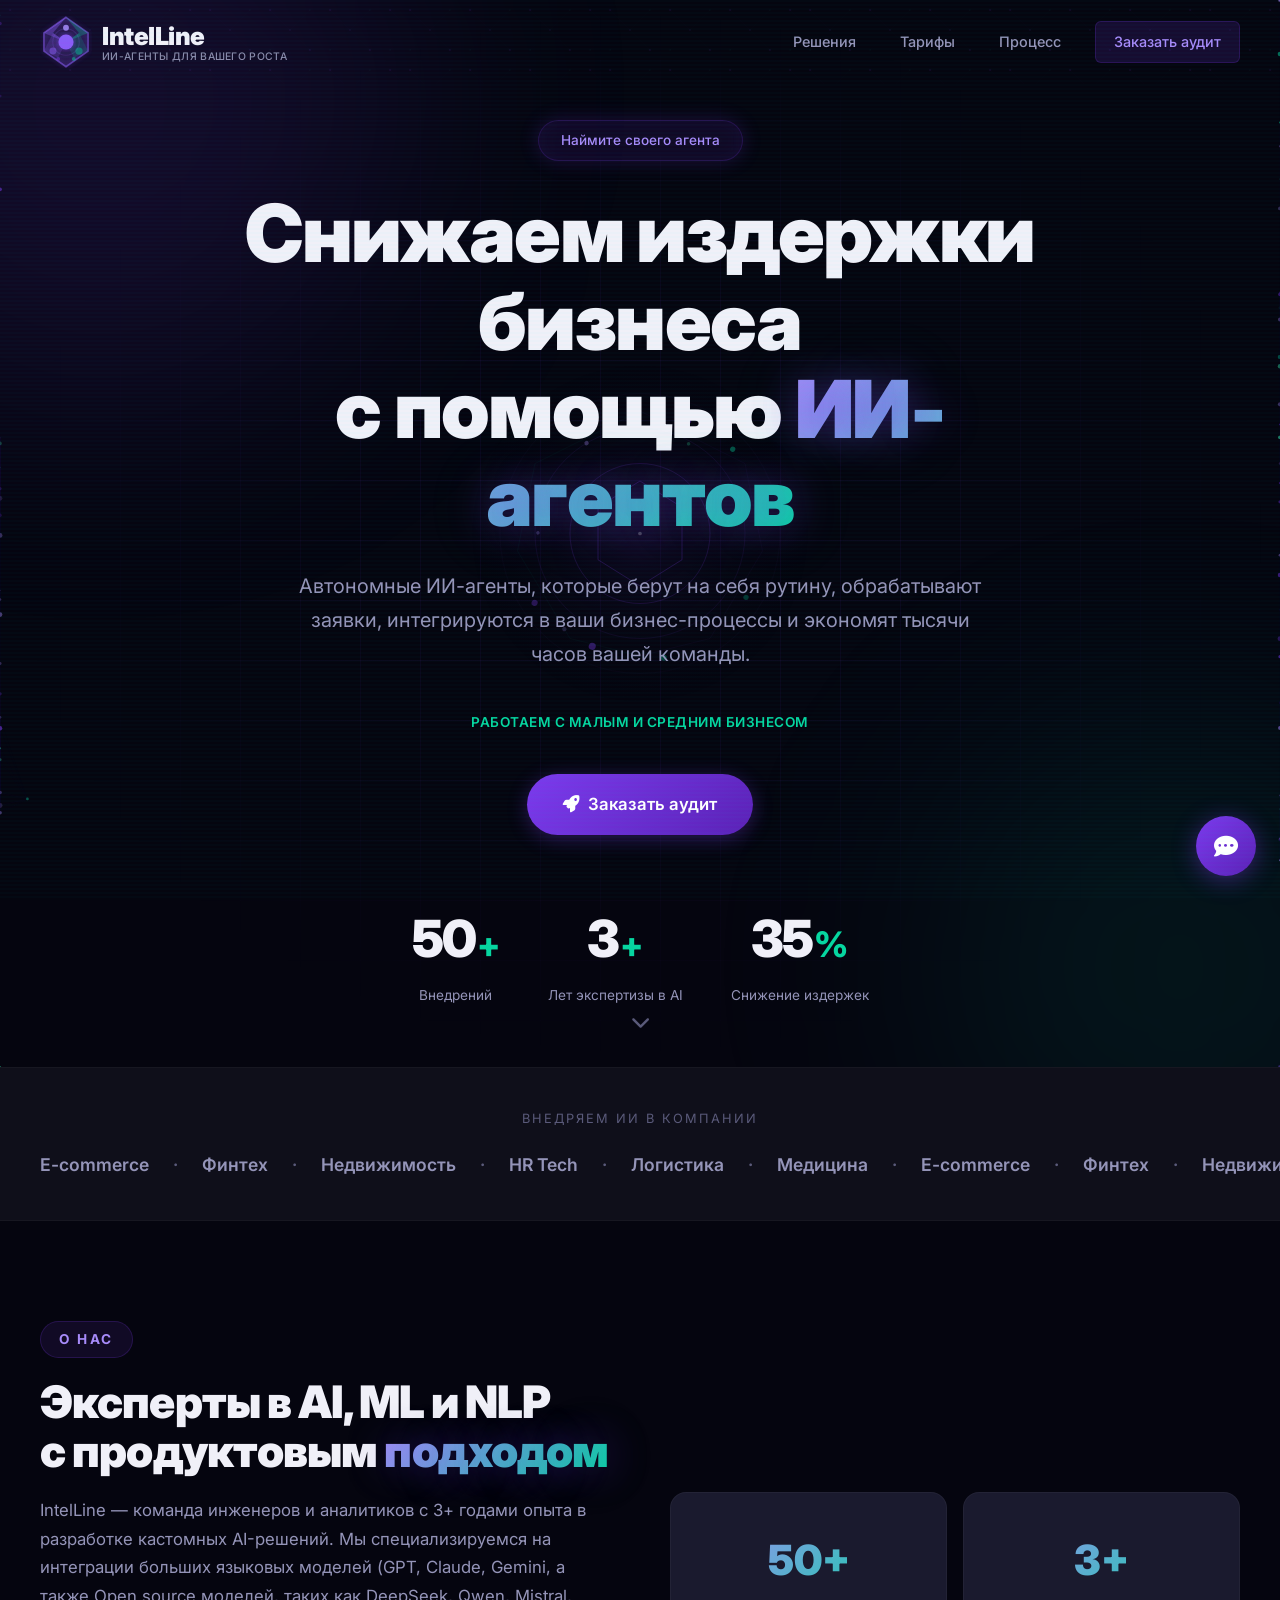
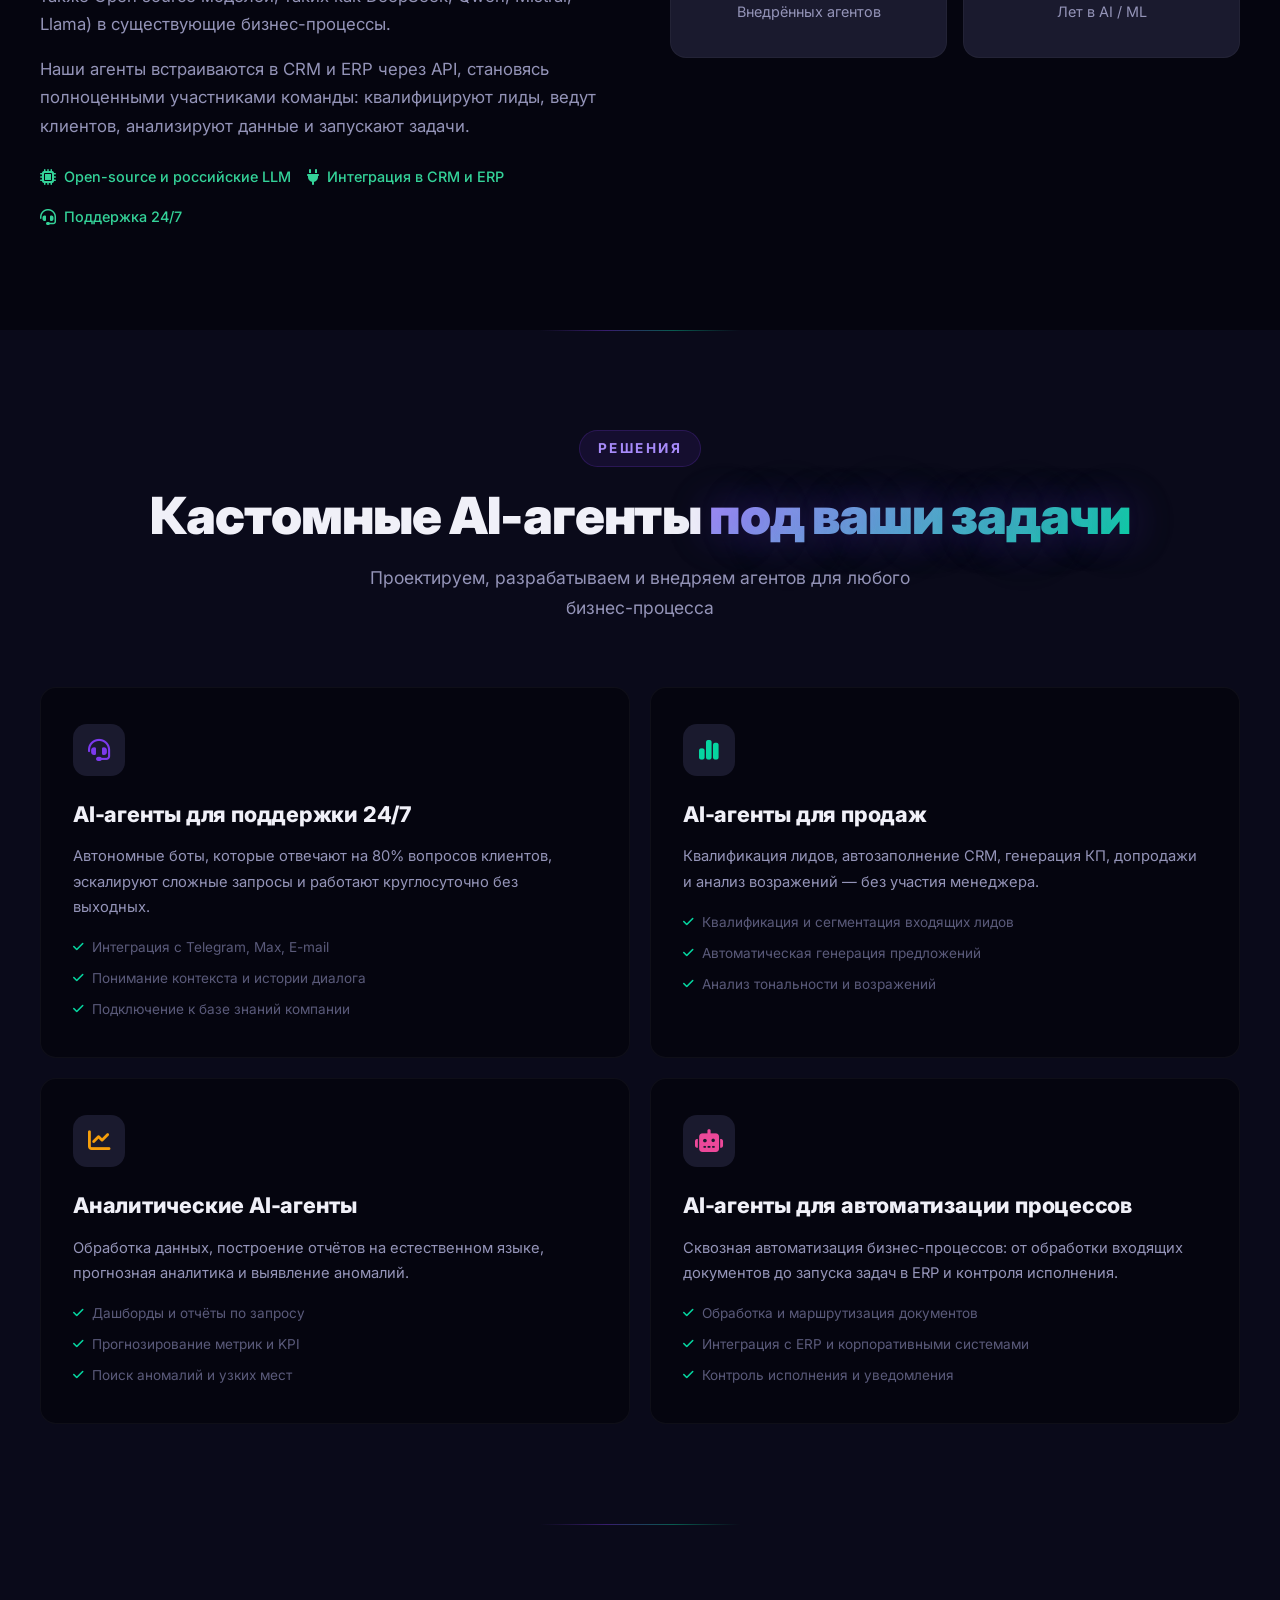
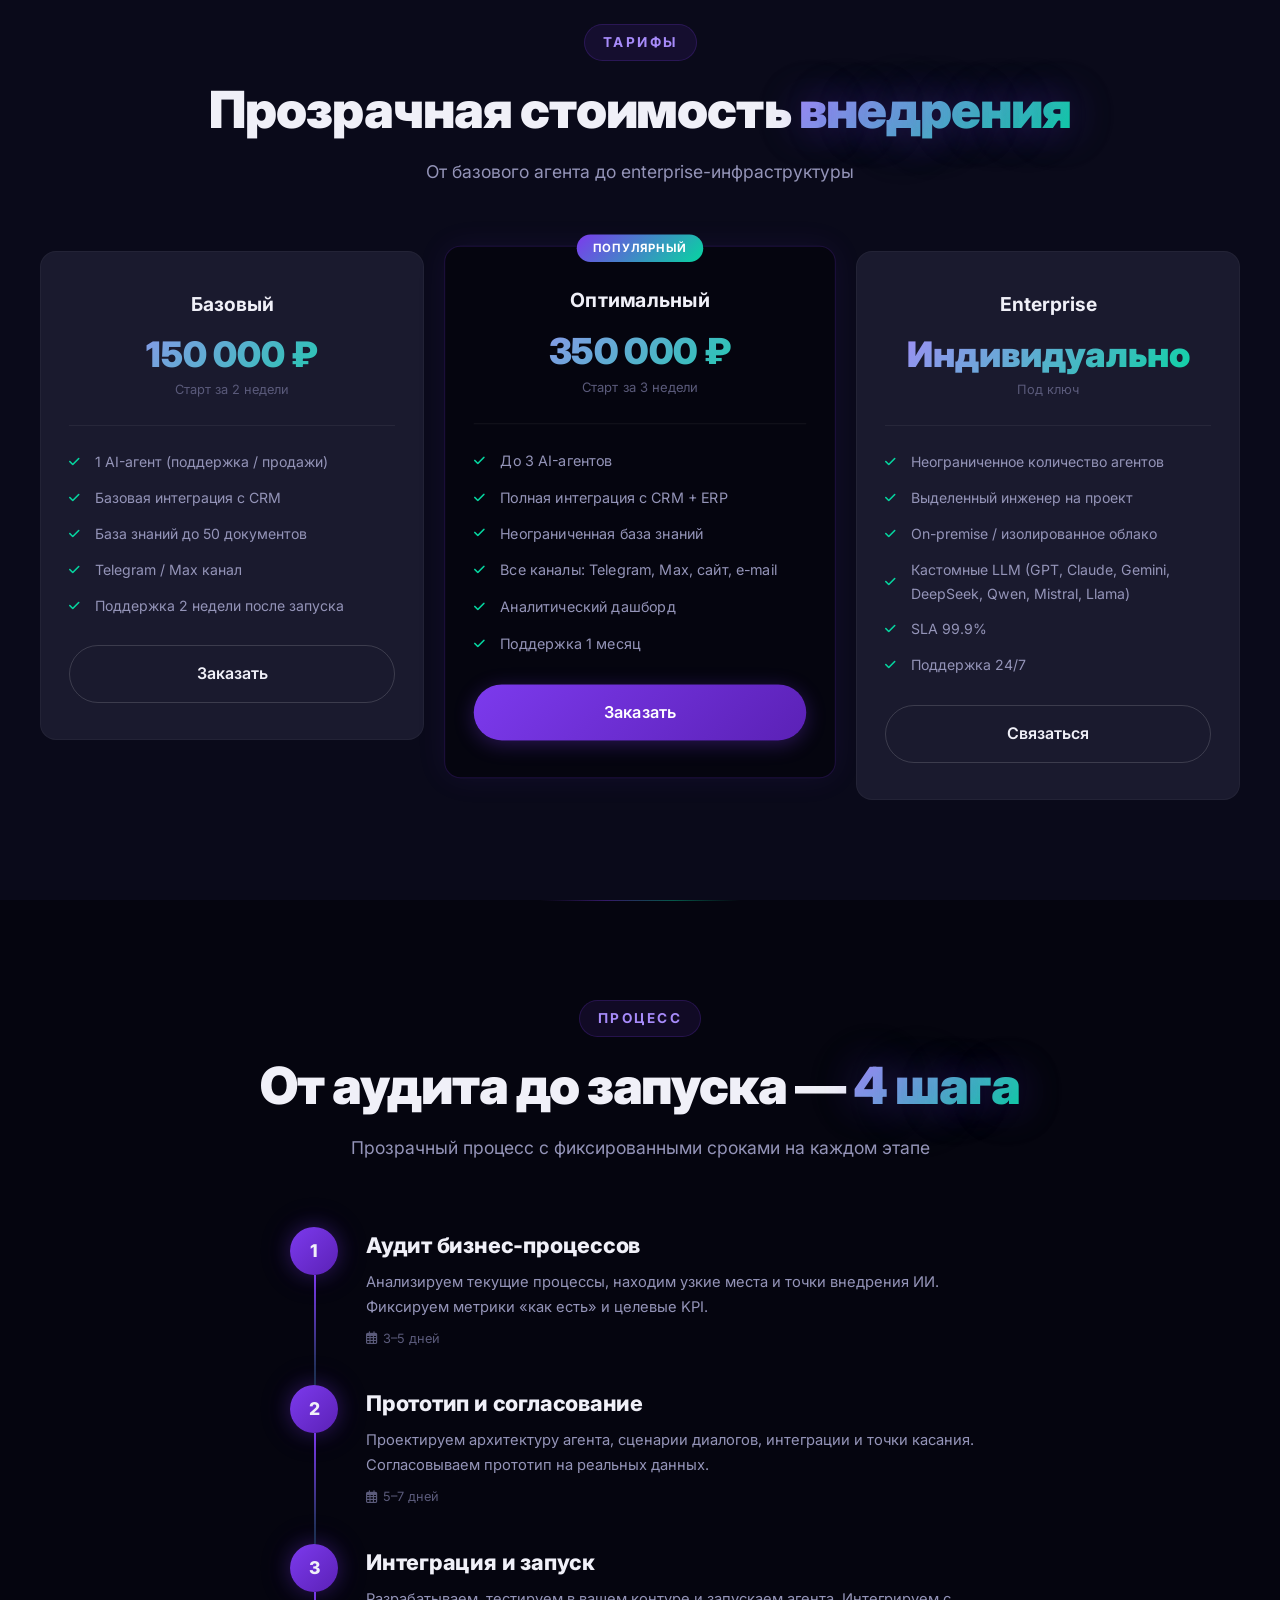
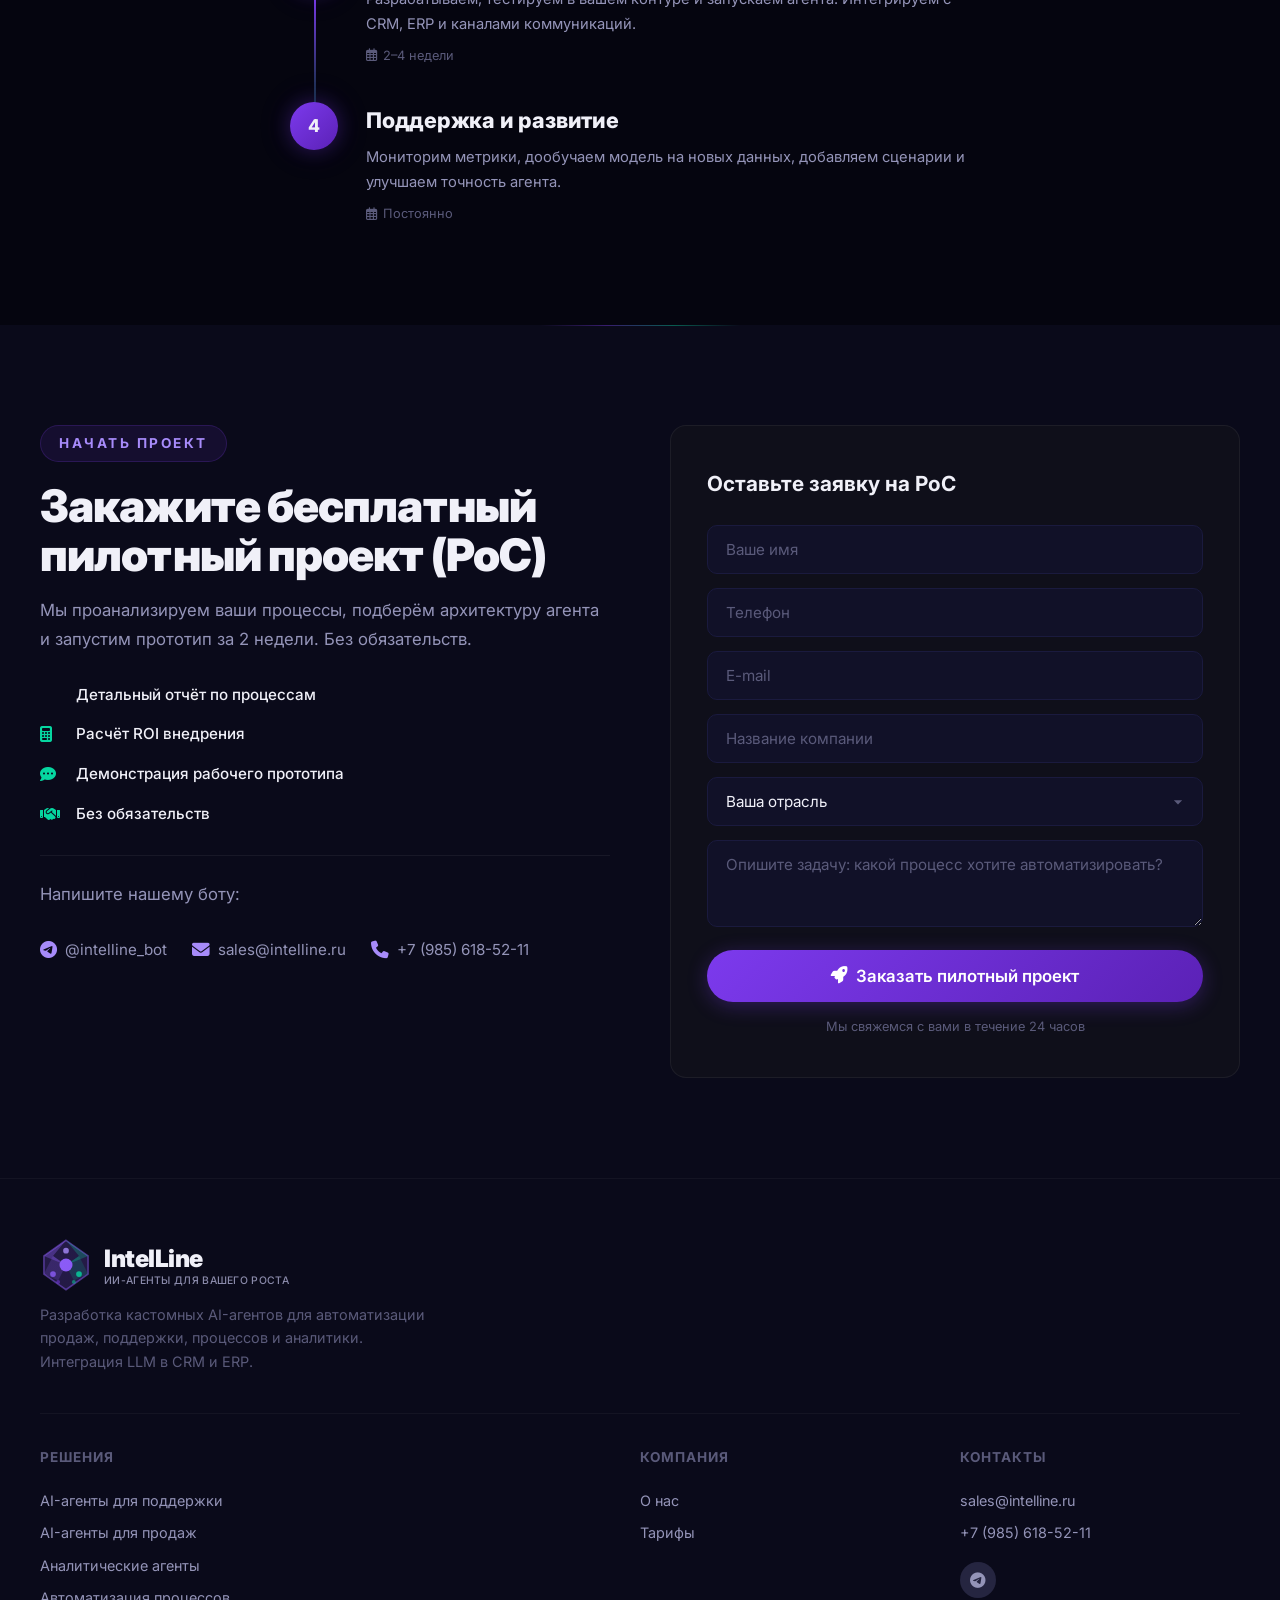
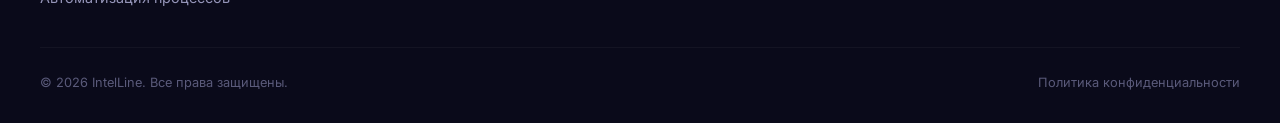
==== index.html @ e10cc63d "replace formsubmit with own php mail handler" ====
<!DOCTYPE html>
<html lang="ru">
<head>
<meta charset="UTF-8">
<meta name="viewport" content="width=device-width, initial-scale=1.0">
<title>IntelLine — Кастомные ИИ-агенты для автоматизации бизнеса</title>
<meta name="description" content="Автономные AI-агенты на базе GPT-4, Claude и opensource-моделей. Автоматизация продаж, поддержки и аналитики 24/7. Интеграция в CRM и ERP.">
<link rel="preconnect" href="https://fonts.googleapis.com">
<link href="https://fonts.googleapis.com/css2?family=Inter:wght@400;500;600;700;800;900&display=swap" rel="stylesheet">
<link rel="stylesheet" href="https://cdnjs.cloudflare.com/ajax/libs/font-awesome/6.5.1/css/all.min.css">
<link rel="stylesheet" href="css/style.css">
</head>
<body>

<div class="scan-lines"></div>

<nav class="navbar" id="navbar">
  <div class="nav-inner">
    <a href="#" class="nav-logo">
      <svg class="nav-logo-icon" viewBox="0 0 40 40" fill="none">
        <defs>
          <linearGradient id="lg" x1="0" y1="0" x2="40" y2="40"><stop stop-color="#8b5cf6"/><stop offset="0.5" stop-color="#7c3aed"/><stop offset="1" stop-color="#06d6a0"/></linearGradient>
          <filter id="logoglow"><feDropShadow dx="0" dy="0" stdDeviation="2" flood-color="#7c3aed" flood-opacity="0.6"/></filter>
        </defs>
        <path d="M20 1L37 13V27L20 39L3 27V13L20 1Z" fill="url(#lg)" opacity="0.2"/>
        <path d="M20 1L37 13V27L20 39L3 27V13L20 1Z" stroke="url(#lg)" stroke-width="1.2" opacity="0.6" filter="url(#logoglow)"/>
        <path d="M20 1L10 13L20 20L3 13L20 1Z" fill="url(#lg)" opacity="0.35"/>
        <path d="M20 1L30 13L20 20L37 13L20 1Z" fill="#06d6a0" opacity="0.25"/>
        <path d="M10 13L20 20L14 32L3 27L10 13Z" fill="url(#lg)" opacity="0.2"/>
        <path d="M30 13L20 20L26 32L37 27L30 13Z" fill="#06d6a0" opacity="0.15"/>
        <circle cx="20" cy="20" r="5" fill="url(#lg)" filter="url(#logoglow)">
          <animate attributeName="r" values="5;6.5;5" dur="2s" repeatCount="indefinite"/>
        </circle>
        <circle cx="20" cy="20" r="8" fill="none" stroke="url(#lg)" stroke-width="0.8" opacity="0.4">
          <animate attributeName="r" values="8;12;8" dur="2s" repeatCount="indefinite"/>
          <animate attributeName="opacity" values="0.4;0;0.4" dur="2s" repeatCount="indefinite"/>
        </circle>
        <circle cx="10" cy="27" r="2.2" fill="#8b5cf6" opacity="0.9">
          <animate attributeName="opacity" values="0.9;0.2;0.9" dur="1.5s" repeatCount="indefinite"/>
          <animate attributeName="r" values="2.2;3;2.2" dur="1.5s" repeatCount="indefinite"/>
        </circle>
        <circle cx="30" cy="27" r="2.2" fill="#06d6a0" opacity="0.9">
          <animate attributeName="opacity" values="0.9;0.2;0.9" dur="1.5s" begin="0.5s" repeatCount="indefinite"/>
          <animate attributeName="r" values="2.2;3;2.2" dur="1.5s" begin="0.5s" repeatCount="indefinite"/>
        </circle>
        <circle cx="20" cy="9" r="2.2" fill="#a78bfa" opacity="0.9">
          <animate attributeName="opacity" values="0.9;0.2;0.9" dur="1.5s" begin="1s" repeatCount="indefinite"/>
          <animate attributeName="r" values="2.2;3;2.2" dur="1.5s" begin="1s" repeatCount="indefinite"/>
        </circle>
        <circle cx="14" cy="33" r="1.5" fill="#7c3aed" opacity="0.6">
          <animate attributeName="opacity" values="0.6;0.1;0.6" dur="2s" begin="0.3s" repeatCount="indefinite"/>
        </circle>
        <circle cx="26" cy="33" r="1.5" fill="#06d6a0" opacity="0.6">
          <animate attributeName="opacity" values="0.6;0.1;0.6" dur="2s" begin="0.8s" repeatCount="indefinite"/>
        </circle>
      </svg>
      <div class="nav-logo-text-wrap">
        <span class="nav-logo-text">IntelLine</span>
        <span class="nav-logo-slogan">ИИ-агенты для вашего роста</span>
      </div>
    </a>
    <div class="nav-links" id="navLinks">
      <a href="#solutions">Решения</a>
      <a href="#pricing">Тарифы</a>
      <a href="#process">Процесс</a>
      <a href="#contact" class="nav-cta">Заказать аудит</a>
    </div>
    <button class="nav-toggle" id="navToggle" aria-label="Меню"><i class="fas fa-bars"></i></button>
  </div>
</nav>

<section class="hero" id="hero">
  <div class="hero-bg">
    <div class="hero-grid"></div>
    <div class="hero-glow hero-glow-1"></div>
    <div class="hero-glow hero-glow-2"></div>
    <canvas id="particleCanvas"></canvas>
    <div class="hero-illustration">
      <svg viewBox="0 0 800 600" fill="none" xmlns="http://www.w3.org/2000/svg" class="hero-ai-svg">
        <circle cx="400" cy="300" r="180" fill="url(#brainGlow)" opacity="0.15">
          <animate attributeName="r" values="180;200;180" dur="5s" repeatCount="indefinite"/>
        </circle>
        <circle cx="400" cy="300" r="80" fill="none" stroke="url(#aiGrad)" stroke-width="1" opacity="0.3"/>
        <circle cx="400" cy="300" r="120" fill="none" stroke="url(#aiGrad)" stroke-width="0.8" opacity="0.2"/>
        <circle cx="400" cy="300" r="160" fill="none" stroke="url(#aiGrad)" stroke-width="0.5" opacity="0.1"/>
        <g>
          <animateTransform attributeName="transform" type="rotate" from="0 400 300" to="360 400 300" dur="40s" repeatCount="indefinite"/>
          <circle cx="400" cy="160" r="4" fill="#7c3aed" opacity="0.7"/>
          <circle cx="460" cy="170" r="3" fill="#06d6a0" opacity="0.6"/>
          <circle cx="340" cy="170" r="3" fill="#7c3aed" opacity="0.5"/>
          <circle cx="520" cy="220" r="3.5" fill="#06d6a0" opacity="0.5"/>
          <circle cx="280" cy="220" r="3.5" fill="#7c3aed" opacity="0.5"/>
          <circle cx="540" cy="320" r="3" fill="#06d6a0" opacity="0.4"/>
          <circle cx="260" cy="320" r="3" fill="#7c3aed" opacity="0.4"/>
          <circle cx="480" cy="420" r="3.5" fill="#06d6a0" opacity="0.5"/>
          <circle cx="320" cy="420" r="3.5" fill="#7c3aed" opacity="0.5"/>
          <circle cx="400" cy="440" r="4" fill="url(#aiGrad)" opacity="0.6"/>
        </g>
        <g>
          <animateTransform attributeName="transform" type="rotate" from="360 400 300" to="0 400 300" dur="30s" repeatCount="indefinite"/>
          <circle cx="400" cy="180" r="2.5" fill="#a78bfa" opacity="0.5"/>
          <circle cx="500" cy="240" r="2" fill="#34d399" opacity="0.4"/>
          <circle cx="300" cy="240" r="2" fill="#a78bfa" opacity="0.4"/>
          <circle cx="530" cy="350" r="2.5" fill="#34d399" opacity="0.3"/>
          <circle cx="270" cy="350" r="2.5" fill="#a78bfa" opacity="0.3"/>
        </g>
        <g opacity="0.15">
          <line x1="400" y1="160" x2="520" y2="220" stroke="#7c3aed" stroke-width="0.5"/>
          <line x1="400" y1="160" x2="280" y2="220" stroke="#06d6a0" stroke-width="0.5"/>
          <line x1="520" y1="220" x2="540" y2="320" stroke="#7c3aed" stroke-width="0.5"/>
          <line x1="280" y1="220" x2="260" y2="320" stroke="#06d6a0" stroke-width="0.5"/>
          <line x1="540" y1="320" x2="480" y2="420" stroke="#7c3aed" stroke-width="0.5"/>
          <line x1="260" y1="320" x2="320" y2="420" stroke="#06d6a0" stroke-width="0.5"/>
          <line x1="480" y1="420" x2="400" y2="440" stroke="#7c3aed" stroke-width="0.5"/>
          <line x1="320" y1="420" x2="400" y2="440" stroke="#06d6a0" stroke-width="0.5"/>
        </g>
        <path d="M400 240L448 270V330L400 360L352 330V270L400 240Z" fill="none" stroke="url(#aiGrad)" stroke-width="1" opacity="0.25">
          <animate attributeName="opacity" values="0.25;0.5;0.25" dur="4s" repeatCount="indefinite"/>
        </path>
        <circle cx="400" cy="300" r="2" fill="#fff" opacity="0.4">
          <animate attributeName="r" values="1;3;1" dur="2s" repeatCount="indefinite"/>
        </circle>
        <defs>
          <linearGradient id="aiGrad" x1="0" y1="0" x2="800" y2="600"><stop stop-color="#7c3aed"/><stop offset="1" stop-color="#06d6a0"/></linearGradient>
          <radialGradient id="brainGlow" cx="0.5" cy="0.5" r="0.5"><stop stop-color="#7c3aed"/><stop offset="1" stop-color="transparent"/></radialGradient>
        </defs>
      </svg>
    </div>
  </div>
  <div class="hero-content">
    <div class="hero-badge">Наймите своего агента</div>
    <h1>Снижаем издержки бизнеса<br>с помощью <span class="grad-text">ИИ-агентов</span></h1>
    <p class="hero-sub">Автономные ИИ-агенты, которые берут на себя рутину, обрабатывают заявки, интегрируются в ваши бизнес-процессы и экономят тысячи часов вашей команды.</p>
    <div class="hero-smb">Работаем с малым и средним бизнесом</div>
    <div class="hero-actions">
      <a href="#contact" class="btn btn-primary btn-lg">
        <i class="fas fa-rocket"></i> Заказать аудит
      </a>
    </div>
    <div class="hero-stats">
      <div class="hero-stat">
        <span class="hero-stat-num" data-target="50">0</span><span class="hero-stat-suffix">+</span>
        <span class="hero-stat-label">Внедрений</span>
      </div>
      <div class="hero-stat">
        <span class="hero-stat-num" data-target="3">0</span><span class="hero-stat-suffix">+</span>
        <span class="hero-stat-label">Лет экспертизы в AI</span>
      </div>
      <div class="hero-stat">
        <span class="hero-stat-num" data-target="40">0</span><span class="hero-stat-suffix">%</span>
        <span class="hero-stat-label">Снижение издержек</span>
      </div>
    </div>
  </div>
  <div class="hero-scroll"><i class="fas fa-chevron-down"></i></div>
</section>

<section class="clients">
  <div class="clients-inner">
    <p>Внедряем ИИ в компании</p>
    <div class="clients-track">
      <span>E-commerce</span><span>·</span><span>Финтех</span><span>·</span><span>Недвижимость</span><span>·</span><span>HR Tech</span><span>·</span><span>Логистика</span><span>·</span><span>Медицина</span><span>·</span>
      <span>E-commerce</span><span>·</span><span>Финтех</span><span>·</span><span>Недвижимость</span><span>·</span><span>HR Tech</span><span>·</span><span>Логистика</span><span>·</span><span>Медицина</span><span>·</span>
    </div>
  </div>
</section>

<section class="section" id="about">
  <div class="section-inner">
    <div class="about-grid">
      <div class="about-text">
        <span class="section-label">О нас</span>
        <h2>Эксперты в AI, ML и NLP<br>с продуктовым <span class="grad-text">подходом</span></h2>
        <p>IntelLine — команда инженеров и аналитиков с 3+ годами опыта в разработке кастомных AI-решений. Мы специализируемся на интеграции больших языковых моделей (GPT, Claude, Gemini, а также Open source моделей, таких как DeepSeek, Qwen, Mistral, Llama) в существующие бизнес-процессы.</p>
        <p>Наши агенты встраиваются в CRM и ERP через API, становясь полноценными участниками команды: квалифицируют лиды, ведут клиентов, анализируют данные и запускают задачи.</p>
        <div class="about-features">
          <div class="about-feature"><i class="fas fa-microchip"></i> Open-source и российские LLM</div>
          <div class="about-feature"><i class="fas fa-plug"></i> Интеграция в CRM и ERP</div>
          <div class="about-feature"><i class="fas fa-headset"></i> Поддержка 24/7</div>
        </div>
      </div>
      <div class="about-visual">
        <div class="about-card">
          <div class="about-card-num">50+</div>
          <div class="about-card-label">Внедрённых агентов</div>
        </div>
        <div class="about-card">
          <div class="about-card-num">3+</div>
          <div class="about-card-label">Лет в AI / ML</div>
        </div>
      </div>
    </div>
  </div>
</section>

<section class="section section-dark" id="solutions">
  <div class="section-inner">
    <div class="section-header">
      <span class="section-label">Решения</span>
      <h2>Кастомные AI-агенты <span class="grad-text">под ваши задачи</span></h2>
      <p class="section-sub">Проектируем, разрабатываем и внедряем агентов для любого бизнес-процесса</p>
    </div>
    <div class="solutions-grid">
      <div class="solution-card">
        <div class="solution-icon" style="--icon-color: #7c3aed;"><i class="fas fa-headset"></i></div>
        <h3>AI-агенты для поддержки 24/7</h3>
        <p>Автономные боты, которые отвечают на 80% вопросов клиентов, эскалируют сложные запросы и работают круглосуточно без выходных.</p>
        <ul class="solution-list">
          <li>Интеграция с Telegram, Max, E-mail</li>
          <li>Понимание контекста и истории диалога</li>
          <li>Подключение к базе знаний компании</li>
        </ul>
      </div>
      <div class="solution-card">
        <div class="solution-icon" style="--icon-color: #06d6a0;"><i class="fas fa-chart-simple"></i></div>
        <h3>AI-агенты для продаж</h3>
        <p>Квалификация лидов, автозаполнение CRM, генерация КП, допродажи и анализ возражений — без участия менеджера.</p>
        <ul class="solution-list">
          <li>Квалификация и сегментация входящих лидов</li>
          <li>Автоматическая генерация предложений</li>
          <li>Анализ тональности и возражений</li>
        </ul>
      </div>
      <div class="solution-card">
        <div class="solution-icon" style="--icon-color: #f59e0b;"><i class="fas fa-chart-line"></i></div>
        <h3>Аналитические AI-агенты</h3>
        <p>Обработка данных, построение отчётов на естественном языке, прогнозная аналитика и выявление аномалий.</p>
        <ul class="solution-list">
          <li>Дашборды и отчёты по запросу</li>
          <li>Прогнозирование метрик и KPI</li>
          <li>Поиск аномалий и узких мест</li>
        </ul>
      </div>
      <div class="solution-card">
        <div class="solution-icon" style="--icon-color: #ec4899;"><i class="fas fa-robot"></i></div>
        <h3>AI-агенты для автоматизации процессов</h3>
        <p>Сквозная автоматизация бизнес-процессов: от обработки входящих документов до запуска задач в ERP и контроля исполнения.</p>
        <ul class="solution-list">
          <li>Обработка и маршрутизация документов</li>
          <li>Интеграция с ERP и корпоративными системами</li>
          <li>Контроль исполнения и уведомления</li>
        </ul>
      </div>
    </div>

  </div>
</section>

<section class="section section-dark" id="pricing">
  <div class="section-inner">
    <div class="section-header">
      <span class="section-label">Тарифы</span>
      <h2>Прозрачная стоимость <span class="grad-text">внедрения</span></h2>
      <p class="section-sub">От базового агента до enterprise-инфраструктуры</p>
    </div>
    <div class="pricing-grid">
      <div class="pricing-card">
        <div class="pricing-header">
          <h3>Базовый</h3>
          <div class="pricing-price">150 000 ₽</div>
          <div class="pricing-period">Старт за 2 недели</div>
        </div>
        <ul class="pricing-list">
          <li><i class="fas fa-check"></i> 1 AI-агент (поддержка / продажи)</li>
          <li><i class="fas fa-check"></i> Базовая интеграция с CRM</li>
          <li><i class="fas fa-check"></i> База знаний до 50 документов</li>
          <li><i class="fas fa-check"></i> Telegram / Max канал</li>
          <li><i class="fas fa-check"></i> Поддержка 2 недели после запуска</li>
        </ul>
        <a href="#contact" class="btn btn-outline btn-block">Заказать</a>
      </div>
      <div class="pricing-card pricing-card-featured">
        <div class="pricing-badge">Популярный</div>
        <div class="pricing-header">
          <h3>Оптимальный</h3>
          <div class="pricing-price">350 000 ₽</div>
          <div class="pricing-period">Старт за 3 недели</div>
        </div>
        <ul class="pricing-list">
          <li><i class="fas fa-check"></i> До 3 AI-агентов</li>
          <li><i class="fas fa-check"></i> Полная интеграция с CRM + ERP</li>
          <li><i class="fas fa-check"></i> Неограниченная база знаний</li>
          <li><i class="fas fa-check"></i> Все каналы: Telegram, Max, сайт, e-mail</li>
          <li><i class="fas fa-check"></i> Аналитический дашборд</li>
          <li><i class="fas fa-check"></i> Поддержка 1 месяц</li>
        </ul>
        <a href="#contact" class="btn btn-primary btn-block">Заказать</a>
      </div>
      <div class="pricing-card">
        <div class="pricing-header">
          <h3>Enterprise</h3>
          <div class="pricing-price">Индивидуально</div>
          <div class="pricing-period">Под ключ</div>
        </div>
        <ul class="pricing-list">
          <li><i class="fas fa-check"></i> Неограниченное количество агентов</li>
          <li><i class="fas fa-check"></i> Выделенный инженер на проект</li>
          <li><i class="fas fa-check"></i> On-premise / изолированное облако</li>
          <li><i class="fas fa-check"></i> Кастомные LLM (GPT, Claude, Gemini, DeepSeek, Qwen, Mistral, Llama)</li>
          <li><i class="fas fa-check"></i> SLA 99.9%</li>
          <li><i class="fas fa-check"></i> Поддержка 24/7</li>
        </ul>
        <a href="#contact" class="btn btn-outline btn-block">Связаться</a>
      </div>
    </div>
  </div>
</section>

<section class="section" id="process">
  <div class="section-inner">
    <div class="section-header">
      <span class="section-label">Процесс</span>
      <h2>От аудита до запуска — <span class="grad-text">4 шага</span></h2>
      <p class="section-sub">Прозрачный процесс с фиксированными сроками на каждом этапе</p>
    </div>
    <div class="process-track">
      <div class="process-step">
        <div class="process-num">1</div>
        <div class="process-line"></div>
        <div class="process-content">
          <h3>Аудит бизнес-процессов</h3>
          <p>Анализируем текущие процессы, находим узкие места и точки внедрения ИИ. Фиксируем метрики «как есть» и целевые KPI.</p>
          <span class="process-duration"><i class="far fa-calendar-alt"></i> 3–5 дней</span>
        </div>
      </div>
      <div class="process-step">
        <div class="process-num">2</div>
        <div class="process-line"></div>
        <div class="process-content">
          <h3>Прототип и согласование</h3>
          <p>Проектируем архитектуру агента, сценарии диалогов, интеграции и точки касания. Согласовываем прототип на реальных данных.</p>
          <span class="process-duration"><i class="far fa-calendar-alt"></i> 5–7 дней</span>
        </div>
      </div>
      <div class="process-step">
        <div class="process-num">3</div>
        <div class="process-line"></div>
        <div class="process-content">
          <h3>Интеграция и запуск</h3>
          <p>Разрабатываем, тестируем в вашем контуре и запускаем агента. Интегрируем с CRM, ERP и каналами коммуникаций.</p>
          <span class="process-duration"><i class="far fa-calendar-alt"></i> 2–4 недели</span>
        </div>
      </div>
      <div class="process-step">
        <div class="process-num">4</div>
        <div class="process-content">
          <h3>Поддержка и развитие</h3>
          <p>Мониторим метрики, дообучаем модель на новых данных, добавляем сценарии и улучшаем точность агента.</p>
          <span class="process-duration"><i class="far fa-calendar-alt"></i> Постоянно</span>
        </div>
      </div>
    </div>
  </div>
</section>

<section class="section section-dark" id="contact">
  <div class="section-inner">
    <div class="contact-grid">
      <div class="contact-info">
        <span class="section-label">Начать проект</span>
        <h2>Закажите бесплатный<br>пилотный проект (PoC)</h2>
        <p>Мы проанализируем ваши процессы, подберём архитектуру агента и запустим прототип за 2 недели. Без обязательств.</p>
        <div class="contact-benefits">
          <div class="contact-benefit"><i class="fas fa-file-check"></i> Детальный отчёт по процессам</div>
          <div class="contact-benefit"><i class="fas fa-calculator"></i> Расчёт ROI внедрения</div>
          <div class="contact-benefit"><i class="fas fa-comment-dots"></i> Демонстрация рабочего прототипа</div>
          <div class="contact-benefit"><i class="fas fa-handshake"></i> Без обязательств</div>
        </div>
        <div class="contact-direct">
          <p class="contact-direct-label">Напишите нашему боту:</p>
          <a href="https://t.me/intelline_bot" class="contact-direct-link"><i class="fab fa-telegram"></i> @intelline_bot</a>
          <a href="mailto:sales@intelline.ru" class="contact-direct-link" onclick="copyEmail(this);return false;"><i class="fas fa-envelope"></i> sales@intelline.ru</a>
          <a href="tel:+79856185211" class="contact-direct-link" onclick="copyPhone(this);return false;"><i class="fas fa-phone"></i> +7 (985) 618-52-11</a>
        </div>
      </div>
      <form class="contact-form" id="briefForm" action="send-form.php" method="POST">
        <h3>Оставьте заявку на PoC</h3>
        <div class="form-row">
          <input type="text" name="Имя" placeholder="Ваше имя" required>
        </div>
        <div class="form-row">
          <input type="tel" name="Телефон" placeholder="Телефон" required>
        </div>
        <div class="form-row">
          <input type="email" name="E-mail" placeholder="E-mail" required>
        </div>
        <div class="form-row">
          <input type="text" name="Компания" placeholder="Название компании">
        </div>
        <div class="form-row">
          <select name="Отрасль">
            <option value="">Ваша отрасль</option>
            <option>E-commerce</option>
            <option>Финтех / Финансы</option>
            <option>Недвижимость</option>
            <option>HR / Кадры</option>
            <option>Логистика</option>
            <option>Медицина / HealthTech</option>
            <option>IT / Разработка</option>
            <option>Услуги / Консалтинг</option>
            <option>Другое</option>
          </select>
        </div>
        <div class="form-row">
          <textarea name="Задача" rows="3" placeholder="Опишите задачу: какой процесс хотите автоматизировать?"></textarea>
        </div>
        <button type="submit" class="btn btn-primary btn-block btn-lg">
          <i class="fas fa-rocket"></i> Заказать пилотный проект
        </button>
        <p class="form-note">Мы свяжемся с вами в течение 24 часов</p>
      </form>
    </div>
  </div>
</section>

<footer class="footer">
  <div class="footer-inner">
    <div class="footer-main">
      <div class="footer-brand">
        <svg class="footer-logo" viewBox="0 0 40 40" fill="none">
          <defs><linearGradient id="lgF" x1="0" y1="0" x2="40" y2="40"><stop stop-color="#8b5cf6"/><stop offset="0.5" stop-color="#7c3aed"/><stop offset="1" stop-color="#06d6a0"/></linearGradient></defs>
          <path d="M20 1L37 13V27L20 39L3 27V13L20 1Z" fill="url(#lgF)" opacity="0.2"/>
          <path d="M20 1L37 13V27L20 39L3 27V13L20 1Z" stroke="url(#lgF)" stroke-width="1.2" opacity="0.5"/>
          <path d="M20 1L10 13L20 20L3 13L20 1Z" fill="url(#lgF)" opacity="0.35"/>
          <path d="M20 1L30 13L20 20L37 13L20 1Z" fill="#06d6a0" opacity="0.25"/>
          <path d="M10 13L20 20L14 32L3 27L10 13Z" fill="url(#lgF)" opacity="0.2"/>
          <path d="M30 13L20 20L26 32L37 27L30 13Z" fill="#06d6a0" opacity="0.15"/>
          <circle cx="20" cy="20" r="5" fill="url(#lgF)"/>
          <circle cx="10" cy="27" r="2.2" fill="#8b5cf6" opacity="0.8"/>
          <circle cx="30" cy="27" r="2.2" fill="#06d6a0" opacity="0.8"/>
          <circle cx="20" cy="9" r="2.2" fill="#a78bfa" opacity="0.8"/>
          <circle cx="14" cy="33" r="1.5" fill="#7c3aed" opacity="0.5"/>
          <circle cx="26" cy="33" r="1.5" fill="#06d6a0" opacity="0.5"/>
        </svg>
        <div>
          <span class="footer-brand-name">IntelLine</span>
          <span class="footer-brand-slogan">ИИ-агенты для вашего роста</span>
        </div>
      </div>
      <p class="footer-desc">Разработка кастомных AI-агентов для автоматизации продаж, поддержки, процессов и аналитики. Интеграция LLM в CRM и ERP.</p>
    </div>
    <div class="footer-links">
      <div class="footer-col">
        <h4>Решения</h4>
        <a href="#solutions">AI-агенты для поддержки</a>
        <a href="#solutions">AI-агенты для продаж</a>
        <a href="#solutions">Аналитические агенты</a>
        <a href="#solutions">Автоматизация процессов</a>
      </div>
      <div class="footer-col">
        <h4>Компания</h4>
        <a href="#about">О нас</a>
        <a href="#pricing">Тарифы</a>
      </div>
      <div class="footer-col">
        <h4>Контакты</h4>
        <a href="mailto:sales@intelline.ru" onclick="copyEmail(this);return false;">sales@intelline.ru</a>
        <a href="tel:+79856185211" onclick="copyPhone(this);return false;">+7 (985) 618-52-11</a>
        <div class="footer-social">
          <a href="https://t.me/intelline_bot" aria-label="Telegram"><i class="fab fa-telegram"></i></a>
        </div>
      </div>
    </div>
    <div class="footer-bottom">
      <span>&copy; 2026 IntelLine. Все права защищены.</span>
      <a href="#contact">Политика конфиденциальности</a>
    </div>
  </div>
</footer>

<div class="chat-bubble" id="chatBubble">
  <i class="fas fa-comment-dots"></i>
</div>

<div class="chat-panel" id="chatPanel">
  <div class="chat-header">
    <div class="chat-header-info">
      <div class="chat-avatar">
        <i class="fas fa-robot"></i>
      </div>
      <div>
        <div class="chat-header-name">IntelLine AI</div>
        <div class="chat-header-status">Онлайн</div>
      </div>
    </div>
    <button class="chat-close" id="chatClose"><i class="fas fa-times"></i></button>
  </div>
  <div class="chat-messages" id="chatMessages">
    <div class="chat-msg chat-msg-ai">
      <div class="chat-msg-text">Привет! 👋 Я — ИИ-агент IntelLine. Расскажите, какой у вас бизнес и что хотите автоматизировать. Я помогу подобрать решение!</div>
    </div>
    <div class="chat-typing" id="chatTyping">
      <span></span><span></span><span></span>
    </div>
  </div>
  <div class="chat-options" id="chatOptions">
    <button class="chat-opt" data-val="E-commerce">E-commerce</button>
    <button class="chat-opt" data-val="Финтех">Финтех</button>
    <button class="chat-opt" data-val="Недвижимость">Недвижимость</button>
    <button class="chat-opt" data-val="HR / Кадры">HR / Кадры</button>
    <button class="chat-opt" data-val="Другое">Другое</button>
  </div>
  <div class="chat-input-area" id="chatInputArea">
    <input type="text" class="chat-input" id="chatInput" placeholder="Введите сообщение..." disabled>
    <button class="chat-send" id="chatSend" disabled><i class="fas fa-paper-plane"></i></button>
  </div>
</div>

<script src="js/app.js"></script>
</body>
</html>
---- css/style.css ----
/* ===== RESET & BASE ===== */
*, *::before, *::after { margin: 0; padding: 0; box-sizing: border-box; }

:root {
  --bg: #05050f;
  --bg2: #0a0a1a;
  --bg3: #111128;
  --bg4: #1a1a3e;
  --primary: #7c3aed;
  --primary-light: #a78bfa;
  --primary-dark: #5b21b6;
  --accent: #06d6a0;
  --accent-light: #34d399;
  --accent-dark: #059669;
  --text: #f0f0f8;
  --text2: #9494b8;
  --text3: #5a5a7a;
  --gray-10: #0f0f1a;
  --gray-20: #1a1a2e;
  --gray-30: #252540;
  --gray-40: #3a3a5c;
  --gray-50: #4a4a6a;
  --gray-60: #6a6a8a;
  --gray-70: #8a8aaa;
  --gray-80: #b0b0c8;
  --gray-90: #d0d0e0;
  --gray-100: #e8e8f0;
  --radius: 16px;
  --radius-sm: 10px;
  --radius-xs: 6px;
  --transition: 0.3s cubic-bezier(0.4, 0, 0.2, 1);
  --shadow: 0 4px 24px rgba(0,0,0,0.3);
  --shadow-lg: 0 8px 48px rgba(0,0,0,0.5);
  --font: 'Inter', -apple-system, BlinkMacSystemFont, 'Segoe UI', sans-serif;
  --max-width: 1200px;
  --fs-base: 1.05rem;
  --fs-h1: clamp(3rem, 7vw, 5rem);
  --fs-h2: clamp(2rem, 4.5vw, 3.2rem);
  --fs-h3: 1.35rem;
  --fs-body: 1.05rem;
  --fs-small: 0.92rem;
  --lh-display: 1.1;
  --lh-body: 1.7;
  --ls-display: -0.02em;
  --fw-display: 900;
  --fw-heading: 800;
}

html { scroll-behavior: smooth; }

body {
  font-family: var(--font);
  background: var(--bg);
  color: var(--text);
  line-height: var(--lh-body);
  overflow-x: hidden;
  -webkit-font-smoothing: antialiased;
  font-size: var(--fs-base);
}

/* ===== UTILITY ===== */
.grad-text {
  background: linear-gradient(135deg, var(--primary-light), var(--accent));
  -webkit-background-clip: text;
  -webkit-text-fill-color: transparent;
  background-clip: text;
}

.section {
  padding: 100px 24px;
  position: relative;
}

.section-dark {
  background: var(--bg2);
}

.section-inner {
  max-width: var(--max-width);
  margin: 0 auto;
}

.section-header {
  text-align: center;
  margin-bottom: 64px;
}

.section-label {
  display: inline-block;
  font-size: 0.85rem;
  font-weight: 700;
  letter-spacing: 2.5px;
  text-transform: uppercase;
  color: var(--primary-light);
  background: rgba(124, 58, 237, 0.1);
  border: 1px solid rgba(124, 58, 237, 0.2);
  padding: 6px 18px;
  border-radius: 100px;
  margin-bottom: 20px;
}

.section-header h2 {
  font-size: var(--fs-h2);
  font-weight: var(--fw-display);
  line-height: var(--lh-display);
  letter-spacing: var(--ls-display);
  margin-bottom: 20px;
}

.section-sub {
  color: var(--text2);
  font-size: 1.1rem;
  max-width: 600px;
  margin: 0 auto;
}

/* ===== BUTTONS ===== */
.btn {
  display: inline-flex;
  align-items: center;
  gap: 8px;
  font-family: var(--font);
  font-weight: 600;
  font-size: 1rem;
  padding: 14px 28px;
  border-radius: 50px;
  text-decoration: none;
  cursor: pointer;
  border: none;
  transition: all var(--transition);
  white-space: nowrap;
}

.btn-lg { padding: 16px 36px; font-size: 1.05rem; }

.btn-primary {
  background: linear-gradient(135deg, var(--primary), var(--primary-dark));
  color: #fff;
  box-shadow: 0 4px 20px rgba(124, 58, 237, 0.3);
}
.btn-primary:hover {
  transform: translateY(-2px);
  box-shadow: 0 8px 32px rgba(124, 58, 237, 0.45);
}

.btn-outline {
  background: transparent;
  color: var(--text);
  border: 1.5px solid rgba(255,255,255,0.15);
}
.btn-outline:hover {
  border-color: var(--primary);
  color: var(--primary-light);
  background: rgba(124, 58, 237, 0.05);
}

.btn-block { width: 100%; justify-content: center; }

/* ===== NAVBAR ===== */
.navbar {
  position: fixed;
  top: 0;
  left: 0;
  right: 0;
  z-index: 1000;
  padding: 16px 24px;
  transition: all var(--transition);
}

.navbar::before {
  content: '';
  position: absolute;
  inset: 0;
  background-image: url("data:image/svg+xml,%3Csvg width='200' height='200' viewBox='0 0 200 200' xmlns='http://www.w3.org/2000/svg'%3E%3Cdefs%3E%3Cpattern id='neural' x='0' y='0' width='60' height='60' patternUnits='userSpaceOnUse'%3E%3Ccircle cx='10' cy='10' r='1.2' fill='%237c3aed' opacity='0.12'/%3E%3Ccircle cx='50' cy='10' r='0.8' fill='%2306d6a0' opacity='0.08'/%3E%3Ccircle cx='30' cy='30' r='1' fill='%237c3aed' opacity='0.1'/%3E%3Ccircle cx='10' cy='50' r='0.8' fill='%2306d6a0' opacity='0.08'/%3E%3Ccircle cx='50' cy='50' r='1.2' fill='%237c3aed' opacity='0.12'/%3E%3Cline x1='10' y1='10' x2='50' y2='10' stroke='%237c3aed' stroke-width='0.3' opacity='0.06'/%3E%3Cline x1='10' y1='10' x2='30' y2='30' stroke='%237c3aed' stroke-width='0.3' opacity='0.06'/%3E%3Cline x1='50' y1='10' x2='30' y2='30' stroke='%2306d6a0' stroke-width='0.3' opacity='0.05'/%3E%3Cline x1='30' y1='30' x2='10' y2='50' stroke='%237c3aed' stroke-width='0.3' opacity='0.05'/%3E%3Cline x1='30' y1='30' x2='50' y2='50' stroke='%2306d6a0' stroke-width='0.3' opacity='0.05'/%3E%3Cline x1='10' y1='50' x2='50' y2='50' stroke='%2306d6a0' stroke-width='0.3' opacity='0.06'/%3E%3C/pattern%3E%3C/defs%3E%3Crect width='200' height='200' fill='url(%23neural)'/%3E%3C/svg%3E");
  background-repeat: repeat;
  background-size: 200px 200px;
  pointer-events: none;
  z-index: -1;
  opacity: 0.6;
}

.navbar.scrolled {
  background: rgba(5, 5, 15, 0.88);
  backdrop-filter: blur(20px);
  -webkit-backdrop-filter: blur(20px);
  border-bottom: 1px solid rgba(255,255,255,0.05);
  padding: 10px 24px;
}

.nav-inner {
  max-width: var(--max-width);
  margin: 0 auto;
  display: flex;
  align-items: center;
  justify-content: space-between;
}

.nav-logo {
  display: flex;
  align-items: center;
  gap: 10px;
  text-decoration: none;
  color: var(--text);
}

.nav-logo-icon { width: 52px; height: 52px; flex-shrink: 0; }

.nav-logo-text {
  font-size: 1.55rem;
  font-weight: 900;
  display: block;
  line-height: 1.2;
  letter-spacing: -0.02em;
}

.nav-logo-text-wrap {
  display: flex;
  flex-direction: column;
  line-height: 1.2;
}

.nav-logo-slogan {
  display: block;
  font-size: 0.65rem;
  font-weight: 500;
  color: var(--gray-70);
  letter-spacing: 0.3px;
  text-transform: uppercase;
  line-height: 1;
}

.nav-links {
  display: flex;
  align-items: center;
  gap: 8px;
}

.nav-links a {
  color: var(--text2);
  text-decoration: none;
  padding: 8px 18px;
  border-radius: var(--radius-xs);
  font-size: 0.9rem;
  font-weight: 500;
  transition: all var(--transition);
}

.nav-links a:hover { color: var(--text); background: rgba(255,255,255,0.04); }

.nav-cta {
  background: rgba(124, 58, 237, 0.15) !important;
  color: var(--primary-light) !important;
  border: 1px solid rgba(124, 58, 237, 0.2);
  margin-left: 8px;
}
.nav-cta:hover { background: rgba(124, 58, 237, 0.25) !important; }

.nav-toggle {
  display: none;
  background: none;
  border: none;
  color: var(--text);
  font-size: 1.4rem;
  cursor: pointer;
  padding: 4px;
}

/* ===== HERO ===== */
.hero {
  min-height: 100vh;
  display: flex;
  flex-direction: column;
  align-items: center;
  justify-content: center;
  text-align: center;
  padding: 120px 24px 60px;
  position: relative;
  overflow: hidden;
}

.hero-bg {
  position: absolute;
  inset: 0;
  overflow: hidden;
}

.hero-illustration {
  position: absolute;
  inset: 0;
  display: flex;
  align-items: center;
  justify-content: center;
  pointer-events: none;
  opacity: 0.6;
}

.hero-ai-svg {
  width: 100%;
  max-width: 700px;
  height: auto;
  mix-blend-mode: screen;
}

@media (max-width: 768px) {
  .hero-ai-svg { max-width: 500px; opacity: 0.4; }
}

@media (max-width: 480px) {
  .hero-ai-svg { max-width: 350px; opacity: 0.3; }
}

.hero-grid {
  position: absolute;
  inset: 0;
  background-image:
    linear-gradient(rgba(255,255,255,0.03) 1px, transparent 1px),
    linear-gradient(90deg, rgba(255,255,255,0.03) 1px, transparent 1px);
  background-size: 60px 60px;
  mask-image: radial-gradient(ellipse at center, black 30%, transparent 70%);
  -webkit-mask-image: radial-gradient(ellipse at center, black 30%, transparent 70%);
}

.hero-glow {
  position: absolute;
  border-radius: 50%;
  filter: blur(120px);
  pointer-events: none;
}

.hero-glow-1 {
  width: 600px; height: 600px;
  background: rgba(124, 58, 237, 0.12);
  top: -200px; left: -200px;
  animation: glowDrift 12s ease-in-out infinite alternate;
}

.hero-glow-2 {
  width: 500px; height: 500px;
  background: rgba(6, 214, 160, 0.08);
  bottom: -150px; right: -150px;
  animation: glowDrift 15s ease-in-out infinite alternate-reverse;
}

@keyframes glowDrift {
  0% { transform: translate(0, 0) scale(1); }
  100% { transform: translate(80px, -40px) scale(1.1); }
}

.hero-content {
  position: relative;
  z-index: 1;
  max-width: 900px;
}

.hero-badge {
  display: inline-block;
  background: rgba(124, 58, 237, 0.1);
  border: 1px solid rgba(124, 58, 237, 0.2);
  padding: 8px 22px;
  border-radius: 100px;
  font-size: 0.85rem;
  font-weight: 500;
  color: var(--primary-light);
  margin-bottom: 28px;
  animation: fadeUp 0.8s ease;
}

.hero h1 {
  font-size: var(--fs-h1);
  font-weight: var(--fw-display);
  line-height: var(--lh-display);
  letter-spacing: var(--ls-display);
  margin-bottom: 28px;
  animation: fadeUp 0.8s ease 0.1s both;
}

.hero-sub {
  font-size: 1.25rem;
  color: var(--text2);
  max-width: 700px;
  margin: 0 auto 40px;
  line-height: var(--lh-body);
  animation: fadeUp 0.8s ease 0.2s both;
}

.hero-smb {
  font-size: 0.85rem;
  color: var(--accent);
  text-align: center;
  margin-bottom: 40px;
  letter-spacing: 0.5px;
  text-transform: uppercase;
  font-weight: 600;
  opacity: 0.8;
  animation: fadeUp 0.8s ease 0.3s both;
}

.hero-actions {
  display: flex;
  gap: 14px;
  justify-content: center;
  flex-wrap: wrap;
  margin-bottom: 60px;
  animation: fadeUp 0.8s ease 0.3s both;
}

.hero-stats {
  display: flex;
  gap: 48px;
  justify-content: center;
  flex-wrap: wrap;
  animation: fadeUp 0.8s ease 0.4s both;
}

.hero-stat { text-align: center; }

.hero-stat-num {
  font-size: 3.2rem;
  font-weight: 900;
  color: var(--text);
  letter-spacing: -2px;
}

.hero-stat-suffix {
  font-size: 2.2rem;
  font-weight: 800;
  color: var(--accent);
  margin-left: 2px;
}

.hero-stat-label {
  display: block;
  font-size: 0.85rem;
  color: var(--text2);
  margin-top: 2px;
}

.hero-scroll {
  position: absolute;
  bottom: 28px;
  color: var(--text3);
  font-size: 1.2rem;
  animation: bounce 2s infinite;
}

@keyframes bounce {
  0%, 100% { transform: translateY(0); }
  50% { transform: translateY(8px); }
}

@keyframes fadeUp {
  from { opacity: 0; transform: translateY(30px); }
  to { opacity: 1; transform: translateY(0); }
}

/* ===== CLIENTS ===== */
.clients {
  padding: 40px 24px;
  background: var(--gray-10);
  border-top: 1px solid rgba(255,255,255,0.03);
  border-bottom: 1px solid rgba(255,255,255,0.03);
  overflow: hidden;
}

.clients-inner {
  max-width: var(--max-width);
  margin: 0 auto;
  text-align: center;
}

.clients-inner p {
  font-size: 0.8rem;
  text-transform: uppercase;
  letter-spacing: 2px;
  color: var(--text3);
  margin-bottom: 20px;
}

.clients-track {
  display: flex;
  gap: 24px;
  animation: scrollClients 30s linear infinite;
  font-size: 1.1rem;
  font-weight: 600;
}

.clients-track span { color: var(--text3); white-space: nowrap; }
.clients-track span:nth-child(odd) { color: var(--text2); }

@keyframes scrollClients {
  0% { transform: translateX(0); }
  100% { transform: translateX(-50%); }
}

/* ===== ABOUT ===== */
.about-grid {
  display: grid;
  grid-template-columns: 1fr 1fr;
  gap: 60px;
  align-items: center;
}

.about-text h2 {
  font-size: clamp(1.8rem, 3.5vw, 2.8rem);
  font-weight: var(--fw-display);
  line-height: var(--lh-display);
  letter-spacing: var(--ls-display);
  margin-bottom: 20px;
}

.about-text p {
  color: var(--text2);
  font-size: var(--fs-body);
  line-height: var(--lh-body);
  margin-bottom: 16px;
}

.about-features {
  display: flex;
  flex-wrap: wrap;
  gap: 16px;
  margin-top: 24px;
}

.about-feature {
  display: flex;
  align-items: center;
  gap: 8px;
  font-size: 0.9rem;
  font-weight: 500;
  color: var(--accent-light);
}

.about-feature i { font-size: 1rem; }

.about-visual {
  display: grid;
  grid-template-columns: 1fr 1fr;
  gap: 16px;
}

.about-card {
  background: var(--gray-20);
  border: 1px solid rgba(255,255,255,0.04);
  border-radius: var(--radius);
  padding: 32px 24px;
  text-align: center;
  transition: all var(--transition);
}

.about-card:hover {
  border-color: rgba(124, 58, 237, 0.2);
  transform: translateY(-4px);
  box-shadow: var(--shadow-lg);
}

.about-card:nth-child(3) {
  grid-column: 1 / -1;
}

.about-card-num {
  font-size: 2.6rem;
  font-weight: 900;
  background: linear-gradient(135deg, var(--primary-light), var(--accent));
  -webkit-background-clip: text;
  -webkit-text-fill-color: transparent;
  background-clip: text;
}

.about-card-label {
  font-size: 0.9rem;
  color: var(--text2);
  margin-top: 4px;
}

/* ===== SOLUTIONS ===== */
.solutions-grid {
  display: grid;
  grid-template-columns: repeat(2, 1fr);
  gap: 20px;
}

.solution-card {
  background: var(--bg);
  border: 1px solid rgba(255,255,255,0.04);
  border-radius: var(--radius);
  padding: 36px 32px;
  transition: all var(--transition);
  position: relative;
  overflow: hidden;
}

.solution-card::before {
  content: '';
  position: absolute;
  top: 0;
  left: 0;
  right: 0;
  height: 3px;
  background: linear-gradient(90deg, var(--icon-color, var(--primary)), transparent);
  opacity: 0;
  transition: opacity var(--transition);
}

.solution-card:hover::before { opacity: 1; }

.solution-card:hover {
  border-color: rgba(255,255,255,0.08);
  transform: translateY(-4px);
  box-shadow: var(--shadow-lg);
}

.solution-icon {
  width: 52px;
  height: 52px;
  border-radius: 14px;
  display: flex;
  align-items: center;
  justify-content: center;
  font-size: 1.4rem;
  color: var(--icon-color, var(--primary));
  background: var(--gray-20);
  margin-bottom: 20px;
}

.solution-card h3 {
  font-size: var(--fs-h3);
  font-weight: var(--fw-heading);
  margin-bottom: 12px;
  letter-spacing: -0.01em;
}

.solution-card p {
  color: var(--text2);
  font-size: var(--fs-small);
  line-height: var(--lh-body);
  margin-bottom: 16px;
}

.solution-list {
  list-style: none;
  display: flex;
  flex-direction: column;
  gap: 8px;
}

.solution-list li {
  font-size: 0.85rem;
  color: var(--text3);
  display: flex;
  align-items: center;
  gap: 8px;
}

.solution-list li::before {
  content: '\f00c';
  font-family: 'Font Awesome 6 Free';
  font-weight: 900;
  color: var(--accent);
  font-size: 0.75rem;
}

/* ===== ADVANTAGES ===== */
.adv-grid {
  display: grid;
  grid-template-columns: repeat(2, 1fr);
  gap: 20px;
}

.adv-card {
  background: var(--gray-20);
  border: 1px solid rgba(255,255,255,0.04);
  border-radius: var(--radius);
  padding: 36px 32px;
  transition: all var(--transition);
}

.adv-card:hover {
  border-color: rgba(124, 58, 237, 0.15);
  transform: translateY(-4px);
  box-shadow: var(--shadow-lg);
}

.adv-num {
  font-size: 3rem;
  font-weight: 900;
  color: rgba(255,255,255,0.03);
  line-height: 1;
  margin-bottom: 16px;
  transition: color var(--transition);
}

.adv-card:hover .adv-num {
  background: linear-gradient(135deg, var(--primary-light), var(--accent));
  -webkit-background-clip: text;
  -webkit-text-fill-color: transparent;
  background-clip: text;
}

.adv-card h3 {
  font-size: var(--fs-h3);
  font-weight: var(--fw-heading);
  margin-bottom: 10px;
  letter-spacing: -0.01em;
}

.adv-card p {
  color: var(--text2);
  font-size: var(--fs-small);
  line-height: var(--lh-body);
}

/* ===== CASES ===== */
.cases-grid {
  display: grid;
  grid-template-columns: repeat(3, 1fr);
  gap: 20px;
}

.case-card {
  background: var(--gray-10);
  border: 1px solid rgba(255,255,255,0.04);
  border-radius: var(--radius);
  padding: 36px 28px;
  transition: all var(--transition);
}

.case-card:hover {
  border-color: rgba(255,255,255,0.08);
  transform: translateY(-4px);
  box-shadow: var(--shadow-lg);
}

.case-tag {
  display: inline-block;
  font-size: 0.75rem;
  font-weight: 600;
  text-transform: uppercase;
  letter-spacing: 1px;
  color: var(--primary-light);
  background: rgba(124, 58, 237, 0.1);
  border: 1px solid rgba(124, 58, 237, 0.15);
  padding: 4px 14px;
  border-radius: 100px;
  margin-bottom: 20px;
}

.case-metric {
  display: flex;
  align-items: baseline;
  gap: 6px;
  margin-bottom: 16px;
}

.case-num {
  font-size: 2.8rem;
  font-weight: 900;
  letter-spacing: -2px;
  background: linear-gradient(135deg, var(--accent), var(--accent-light));
  -webkit-background-clip: text;
  -webkit-text-fill-color: transparent;
  background-clip: text;
}

.case-label {
  font-size: 0.9rem;
  color: var(--text2);
}

.case-card h3 {
  font-size: var(--fs-h3);
  font-weight: var(--fw-heading);
  margin-bottom: 10px;
  letter-spacing: -0.01em;
}

.case-card p {
  color: var(--text2);
  font-size: var(--fs-small);
  line-height: var(--lh-body);
  margin-bottom: 18px;
}

.case-result {
  display: flex;
  flex-direction: column;
  gap: 6px;
  font-size: 0.85rem;
  color: var(--accent-light);
}

.case-result span { display: flex; align-items: center; gap: 6px; }
.case-result i { font-size: 0.8rem; }

/* ===== PROCESS ===== */
.process-track {
  display: flex;
  flex-direction: column;
  gap: 0;
  max-width: 700px;
  margin: 0 auto;
  position: relative;
}

.process-step {
  display: flex;
  align-items: flex-start;
  gap: 28px;
  position: relative;
  padding-bottom: 36px;
}

.process-step:last-child { padding-bottom: 0; }

.process-num {
  width: 48px;
  height: 48px;
  border-radius: 50%;
  background: linear-gradient(135deg, var(--primary), var(--primary-dark));
  display: flex;
  align-items: center;
  justify-content: center;
  font-weight: 800;
  font-size: 1.1rem;
  flex-shrink: 0;
  position: relative;
  z-index: 1;
  box-shadow: 0 0 20px rgba(124, 58, 237, 0.3);
}

.process-line {
  position: absolute;
  top: 48px;
  left: 24px;
  width: 2px;
  height: calc(100% - 36px);
  background: linear-gradient(to bottom, var(--primary), rgba(6, 214, 160, 0.2));
}

.process-step:last-child .process-line { display: none; }

.process-content h3 {
  font-size: var(--fs-h3);
  font-weight: var(--fw-heading);
  margin-bottom: 6px;
  letter-spacing: -0.01em;
}

.process-content p {
  color: var(--text2);
  font-size: var(--fs-small);
  line-height: var(--lh-body);
  margin-bottom: 8px;
}

.process-duration {
  font-size: 0.8rem;
  color: var(--text3);
  display: flex;
  align-items: center;
  gap: 6px;
}

/* ===== CONTACT ===== */
.contact-grid {
  display: grid;
  grid-template-columns: 1fr 1fr;
  gap: 60px;
  align-items: start;
}

.contact-info h2 {
  font-size: clamp(1.8rem, 3.5vw, 2.8rem);
  font-weight: var(--fw-display);
  line-height: var(--lh-display);
  letter-spacing: var(--ls-display);
  margin-bottom: 16px;
}

.contact-info p {
  color: var(--text2);
  font-size: var(--fs-body);
  line-height: var(--lh-body);
  margin-bottom: 28px;
}

.contact-benefits {
  display: flex;
  flex-direction: column;
  gap: 14px;
}

.contact-benefit {
  display: flex;
  align-items: center;
  gap: 12px;
  font-size: 0.95rem;
  font-weight: 500;
}

.contact-benefit i {
  width: 24px;
  color: var(--accent);
  font-size: 1rem;
}

.contact-form {
  background: var(--gray-10);
  border: 1px solid rgba(255,255,255,0.06);
  border-radius: var(--radius);
  padding: 40px 36px;
}

.contact-form h3 {
  font-size: 1.3rem;
  font-weight: 700;
  margin-bottom: 24px;
}

.form-row {
  margin-bottom: 14px;
}

.form-row input,
.form-row select,
.form-row textarea {
  width: 100%;
  padding: 14px 18px;
  background: var(--bg3);
  border: 1px solid var(--bg4);
  border-radius: var(--radius-sm);
  color: var(--text);
  font-family: var(--font);
  font-size: 0.95rem;
  transition: border-color var(--transition);
  outline: none;
}

.form-row input:focus,
.form-row select:focus,
.form-row textarea:focus {
  border-color: var(--primary);
}

.form-row input::placeholder,
.form-row textarea::placeholder {
  color: var(--text3);
}

.form-row select {
  cursor: pointer;
  appearance: none;
  background-image: url("data:image/svg+xml,%3Csvg xmlns='http://www.w3.org/2000/svg' viewBox='0 0 24 24' fill='%235a5a7a'%3E%3Cpath d='M7 10l5 5 5-5z'/%3E%3C/svg%3E");
  background-repeat: no-repeat;
  background-position: right 14px center;
  background-size: 20px;
}

.form-row select option { background: var(--bg2); }

.form-note {
  text-align: center;
  color: var(--text3);
  font-size: 0.8rem;
  margin-top: 14px;
}

/* ===== FOOTER ===== */
.footer {
  background: var(--bg2);
  border-top: 1px solid rgba(255,255,255,0.04);
  padding: 60px 24px 30px;
}

.footer-inner {
  max-width: var(--max-width);
  margin: 0 auto;
}

.footer-main {
  margin-bottom: 40px;
}

.footer-brand {
  display: flex;
  align-items: center;
  gap: 12px;
  margin-bottom: 12px;
}

.footer-logo { width: 52px; height: 52px; flex-shrink: 0; }

.footer-brand-name {
  display: block;
  font-size: 1.5rem;
  font-weight: 900;
  line-height: 1.2;
  letter-spacing: -0.02em;
  color: var(--text);
}

.footer-brand-slogan {
  display: block;
  font-size: 0.65rem;
  font-weight: 500;
  color: var(--gray-70);
  text-transform: uppercase;
  letter-spacing: 0.3px;
  line-height: 1;
  margin-top: 2px;
}

.footer-desc {
  color: var(--text3);
  font-size: 0.9rem;
  max-width: 400px;
  line-height: 1.6;
}

.footer-links {
  display: grid;
  grid-template-columns: 2fr 1fr 1fr;
  gap: 40px;
  padding: 32px 0;
  border-top: 1px solid rgba(255,255,255,0.04);
  border-bottom: 1px solid rgba(255,255,255,0.04);
}

.footer-col h4 {
  font-size: 0.85rem;
  font-weight: 700;
  text-transform: uppercase;
  letter-spacing: 1px;
  color: var(--text3);
  margin-bottom: 16px;
}

.footer-col a {
  display: block;
  color: var(--text2);
  text-decoration: none;
  font-size: 0.9rem;
  padding: 4px 0;
  transition: color var(--transition);
}

.footer-col a:hover { color: var(--text); }

.footer-social {
  display: flex;
  gap: 12px;
  margin-top: 12px;
}

.footer-social a {
  width: 36px;
  height: 36px;
  border-radius: 50%;
  background: var(--gray-30);
  display: flex;
  align-items: center;
  justify-content: center;
  color: var(--text2);
  font-size: 1rem;
  padding: 0;
  transition: all var(--transition);
}

.footer-social a:hover { background: var(--primary); color: #fff; }

.footer-bottom {
  display: flex;
  justify-content: space-between;
  align-items: center;
  padding-top: 24px;
  font-size: 0.8rem;
  color: var(--text3);
}

.footer-bottom a {
  color: var(--text3);
  text-decoration: none;
}

.footer-bottom a:hover { color: var(--text2); }

/* ===== CHAT ===== */
.chat-bubble {
  position: fixed;
  bottom: 24px;
  right: 24px;
  width: 60px;
  height: 60px;
  border-radius: 50%;
  background: linear-gradient(135deg, var(--primary), var(--primary-dark));
  color: #fff;
  display: flex;
  align-items: center;
  justify-content: center;
  font-size: 1.5rem;
  cursor: pointer;
  z-index: 1001;
  box-shadow: 0 4px 24px rgba(124, 58, 237, 0.4);
  transition: all var(--transition);
}

.chat-bubble:hover { transform: scale(1.05); box-shadow: 0 6px 32px rgba(124, 58, 237, 0.5); }

.chat-bubble.hidden { display: none; }

.chat-panel {
  position: fixed;
  bottom: 96px;
  right: 24px;
  width: 380px;
  max-width: calc(100vw - 48px);
  height: 520px;
  max-height: calc(100vh - 140px);
  background: var(--bg2);
  border: 1px solid rgba(255,255,255,0.08);
  border-radius: var(--radius);
  z-index: 1001;
  display: none;
  flex-direction: column;
  box-shadow: var(--shadow-lg);
  animation: chatIn 0.3s ease;
}

.chat-panel.open { display: flex; }

@keyframes chatIn {
  from { opacity: 0; transform: translateY(20px) scale(0.95); }
  to { opacity: 1; transform: translateY(0) scale(1); }
}

.chat-header {
  display: flex;
  align-items: center;
  justify-content: space-between;
  padding: 16px 20px;
  border-bottom: 1px solid rgba(255,255,255,0.06);
  flex-shrink: 0;
}

.chat-header-info {
  display: flex;
  align-items: center;
  gap: 12px;
}

.chat-avatar {
  width: 36px;
  height: 36px;
  border-radius: 50%;
  background: linear-gradient(135deg, var(--primary), var(--accent));
  display: flex;
  align-items: center;
  justify-content: center;
  font-size: 1rem;
  color: #fff;
}

.chat-header-name {
  font-size: 0.9rem;
  font-weight: 600;
}

.chat-header-status {
  font-size: 0.75rem;
  color: var(--accent);
  display: flex;
  align-items: center;
  gap: 4px;
}

.chat-header-status::before {
  content: '';
  width: 6px;
  height: 6px;
  border-radius: 50%;
  background: var(--accent);
  display: inline-block;
}

.chat-close {
  background: none;
  border: none;
  color: var(--text3);
  font-size: 1.2rem;
  cursor: pointer;
  padding: 4px;
  transition: color var(--transition);
}

.chat-close:hover { color: var(--text); }

.chat-messages {
  flex: 1;
  overflow-y: auto;
  padding: 16px 20px;
  display: flex;
  flex-direction: column;
  gap: 12px;
}

.chat-messages::-webkit-scrollbar { width: 4px; }
.chat-messages::-webkit-scrollbar-track { background: transparent; }
.chat-messages::-webkit-scrollbar-thumb { background: var(--bg4); border-radius: 2px; }

.chat-typing {
  display: none;
  align-self: flex-start;
  padding: 12px 16px;
  background: var(--gray-30);
  border-radius: 16px 16px 16px 4px;
  gap: 4px;
}
.chat-typing.show { display: flex; }
.chat-typing span {
  width: 6px; height: 6px;
  border-radius: 50%;
  background: var(--gray-70);
  animation: typingDot 1.2s infinite ease-in-out;
}
.chat-typing span:nth-child(2) { animation-delay: 0.2s; }
.chat-typing span:nth-child(3) { animation-delay: 0.4s; }
@keyframes typingDot {
  0%, 60%, 100% { transform: translateY(0); opacity: 0.4; }
  30% { transform: translateY(-6px); opacity: 1; }
}

.chat-msg {
  display: flex;
  flex-direction: column;
  max-width: 85%;
}

.chat-msg-ai { align-self: flex-start; }

.chat-msg-user {
  align-self: flex-end;
}

.chat-msg-text {
  padding: 12px 16px;
  border-radius: 16px;
  font-size: 0.9rem;
  line-height: 1.5;
  word-wrap: break-word;
}

.chat-msg-ai .chat-msg-text {
  background: var(--bg3);
  border-radius: 16px 16px 16px 4px;
}

.chat-msg-user .chat-msg-text {
  background: linear-gradient(135deg, var(--primary), var(--primary-dark));
  border-radius: 16px 16px 4px 16px;
  color: #fff;
}

.chat-options {
  display: flex;
  flex-wrap: wrap;
  gap: 6px;
  padding: 4px 20px 12px;
  flex-shrink: 0;
}

.chat-opt {
  background: var(--bg3);
  border: 1px solid var(--bg4);
  border-radius: 100px;
  padding: 6px 16px;
  font-size: 0.82rem;
  font-family: var(--font);
  color: var(--text2);
  cursor: pointer;
  transition: all var(--transition);
}

.chat-opt:hover {
  border-color: var(--primary);
  color: var(--primary-light);
  background: rgba(124, 58, 237, 0.1);
}

.chat-input-area {
  display: flex;
  gap: 8px;
  padding: 12px 20px;
  border-top: 1px solid rgba(255,255,255,0.06);
  flex-shrink: 0;
}

.chat-input {
  flex: 1;
  padding: 10px 16px;
  background: var(--bg3);
  border: 1px solid var(--bg4);
  border-radius: 100px;
  color: var(--text);
  font-family: var(--font);
  font-size: 0.9rem;
  outline: none;
  transition: border-color var(--transition);
}

.chat-input:focus { border-color: var(--primary); }

.chat-send {
  width: 40px;
  height: 40px;
  border-radius: 50%;
  background: linear-gradient(135deg, var(--primary), var(--primary-dark));
  border: none;
  color: #fff;
  font-size: 1rem;
  cursor: pointer;
  display: flex;
  align-items: center;
  justify-content: center;
  transition: all var(--transition);
  flex-shrink: 0;
}

.chat-send:hover { opacity: 0.9; }
.chat-send:disabled { opacity: 0.3; cursor: not-allowed; }

/* ===== SCROLL REVEAL ===== */
.reveal {
  opacity: 0;
  transform: translateY(40px);
  transition: opacity 0.7s ease, transform 0.7s ease;
}

.reveal.visible {
  opacity: 1;
  transform: translateY(0);
}

/* ===== AGGRESSIVE AI-TECH OVERLAY ===== */
.scan-lines {
  position: fixed;
  inset: 0;
  z-index: 9999;
  pointer-events: none;
  background: repeating-linear-gradient(
    0deg,
    transparent,
    transparent 2px,
    rgba(0, 255, 255, 0.02) 2px,
    rgba(0, 255, 255, 0.02) 4px
  );
}

.grad-text {
  text-shadow: 0 0 40px rgba(124, 58, 237, 0.35), 0 0 80px rgba(6, 214, 160, 0.15);
}

#particleCanvas {
  position: absolute;
  inset: 0;
  width: 100%;
  height: 100%;
  pointer-events: none;
  z-index: 0;
}

.hero-badge {
  backdrop-filter: blur(8px);
  box-shadow: 0 0 20px rgba(124, 58, 237, 0.2), inset 0 0 20px rgba(124, 58, 237, 0.05);
}

/* Neon animated gradient borders on cards */
.solution-card, .adv-card, .case-card {
  position: relative;
}

.solution-card::after, .adv-card::after, .case-card::after {
  content: '';
  position: absolute;
  inset: -1px;
  border-radius: inherit;
  padding: 1px;
  background: linear-gradient(135deg, var(--primary), var(--accent), var(--primary), var(--accent));
  background-size: 300% 300%;
  -webkit-mask: linear-gradient(#fff 0 0) content-box, linear-gradient(#fff 0 0);
  -webkit-mask-composite: xor;
  mask-composite: exclude;
  opacity: 0;
  transition: opacity var(--transition);
  animation: borderGlow 4s ease infinite;
}

.solution-card:hover::after, .adv-card:hover::after, .case-card:hover::after {
  opacity: 1;
}

@keyframes borderGlow {
  0%, 100% { background-position: 0% 50%; }
  50% { background-position: 100% 50%; }
}

/* Hero grid enhancement */
.hero-grid {
  background-image:
    linear-gradient(rgba(124, 58, 237, 0.06) 1px, transparent 1px),
    linear-gradient(90deg, rgba(124, 58, 237, 0.06) 1px, transparent 1px);
  animation: gridPulse 8s ease-in-out infinite alternate;
}

@keyframes gridPulse {
  0% { opacity: 0.6; }
  100% { opacity: 1; }
}

/* Glitch text effect on h1 */
.hero h1 .glitch-text {
  position: relative;
  display: inline-block;
}

.hero h1 .glitch-text:hover {
  animation: glitch 0.3s ease;
}

@keyframes glitch {
  0% { transform: translate(0); text-shadow: -2px 0 #06d6a0, 2px 0 #7c3aed; }
  20% { transform: translate(-2px, 1px); text-shadow: -3px 0 #06d6a0, 3px 0 #7c3aed; }
  40% { transform: translate(2px, -1px); text-shadow: 2px 0 #06d6a0, -2px 0 #7c3aed; }
  60% { transform: translate(-1px, -1px); }
  80% { transform: translate(1px, 1px); }
  100% { transform: translate(0); text-shadow: 0 0 40px rgba(124, 58, 237, 0.3), 0 0 80px rgba(6, 214, 160, 0.15); }
}

/* Neon section separator */
.section-dark + .section::before,
.section + .section-dark::before {
  content: '';
  display: block;
  position: absolute;
  top: 0;
  left: 50%;
  transform: translateX(-50%);
  width: 200px;
  height: 1px;
  background: linear-gradient(90deg, transparent, var(--primary), var(--accent), transparent);
  opacity: 0.4;
}

/* Pulse glow on primary CTA */
.btn-primary {
  animation: ctaPulse 3s ease-in-out infinite;
}

@keyframes ctaPulse {
  0%, 100% { box-shadow: 0 4px 20px rgba(124, 58, 237, 0.3); }
  50% { box-shadow: 0 4px 40px rgba(124, 58, 237, 0.6), 0 0 60px rgba(124, 58, 237, 0.15); }
}

/* Navbar neon bottom line on scroll */
.navbar.scrolled {
  border-bottom-color: rgba(124, 58, 237, 0.15);
  box-shadow: 0 1px 30px rgba(124, 58, 237, 0.08);
}

/* ===== PRICING ===== */
.pricing-grid {
  display: grid;
  grid-template-columns: repeat(3, 1fr);
  gap: 24px;
  align-items: start;
}

.pricing-card {
  background: var(--gray-20);
  border: 1px solid rgba(255,255,255,0.04);
  border-radius: var(--radius);
  padding: 36px 28px;
  transition: all var(--transition);
  position: relative;
  display: flex;
  flex-direction: column;
}

.pricing-card:hover {
  border-color: rgba(124, 58, 237, 0.15);
  transform: translateY(-4px);
  box-shadow: var(--shadow-lg);
}

.pricing-card-featured {
  border-color: rgba(124, 58, 237, 0.2);
  background: var(--bg);
  transform: scale(1.02);
  box-shadow: 0 0 30px rgba(124, 58, 237, 0.08);
}

.pricing-card-featured:hover {
  transform: scale(1.02) translateY(-4px);
}

.pricing-badge {
  position: absolute;
  top: -12px;
  left: 50%;
  transform: translateX(-50%);
  background: linear-gradient(135deg, var(--primary), var(--accent));
  color: #fff;
  font-size: 0.7rem;
  font-weight: 700;
  text-transform: uppercase;
  letter-spacing: 1px;
  padding: 4px 16px;
  border-radius: 100px;
  white-space: nowrap;
}

.pricing-header {
  text-align: center;
  padding-bottom: 24px;
  border-bottom: 1px solid rgba(255,255,255,0.06);
  margin-bottom: 24px;
}

.pricing-header h3 {
  font-size: 1.2rem;
  font-weight: 700;
  margin-bottom: 12px;
}

.pricing-price {
  font-size: 2.2rem;
  font-weight: 900;
  background: linear-gradient(135deg, var(--primary-light), var(--accent));
  -webkit-background-clip: text;
  -webkit-text-fill-color: transparent;
  background-clip: text;
  line-height: 1.2;
}

.pricing-period {
  font-size: 0.8rem;
  color: var(--text3);
  margin-top: 4px;
}

.pricing-list {
  list-style: none;
  display: flex;
  flex-direction: column;
  gap: 12px;
  margin-bottom: 28px;
  flex: 1;
}

.pricing-list li {
  font-size: 0.88rem;
  color: var(--text2);
  display: flex;
  align-items: center;
  gap: 10px;
}

.pricing-list li i {
  color: var(--accent);
  font-size: 0.75rem;
  width: 16px;
  flex-shrink: 0;
}

.pricing-card .btn {
  margin-top: auto;
}

/* Contact direct links */
.contact-direct {
  margin-top: 28px;
  padding-top: 24px;
  border-top: 1px solid rgba(255,255,255,0.06);
}

.contact-direct-label {
  font-size: 0.85rem;
  color: var(--text3);
  margin-bottom: 12px;
}

.contact-direct-link {
  display: inline-flex;
  align-items: center;
  gap: 8px;
  color: var(--text2);
  text-decoration: none;
  font-size: 0.95rem;
  margin-right: 20px;
  transition: color var(--transition);
}

.contact-direct-link:hover {
  color: var(--primary-light);
}

.contact-direct-link i {
  font-size: 1.1rem;
  color: var(--primary-light);
}

/* Process step number glow enhancement */
.process-num {
  box-shadow: 0 0 20px rgba(124, 58, 237, 0.3), 0 0 40px rgba(124, 58, 237, 0.1);
  animation: numPulse 3s ease-in-out infinite;
}

@keyframes numPulse {
  0%, 100% { box-shadow: 0 0 20px rgba(124, 58, 237, 0.3); }
  50% { box-shadow: 0 0 30px rgba(124, 58, 237, 0.5), 0 0 60px rgba(6, 214, 160, 0.1); }
}

/* ===== RESPONSIVE ===== */
@media (max-width: 1024px) {
  .about-grid { grid-template-columns: 1fr; gap: 40px; }
  .contact-grid { grid-template-columns: 1fr; gap: 40px; }
  .cases-grid { grid-template-columns: repeat(2, 1fr); }
  .solutions-grid { grid-template-columns: 1fr; }
  .pricing-grid { grid-template-columns: 1fr; gap: 20px; }
  .pricing-card-featured { transform: none; }
  .pricing-card-featured:hover { transform: translateY(-4px); }
  .section { padding: 80px 24px; }
}

@media (max-width: 768px) {
  .section { padding: 60px 20px; }
  .section-header { margin-bottom: 32px; }
  .section-header h2 { font-size: 1.8rem; }
  .section-sub { font-size: 1rem; }
  .hero h1 { font-size: clamp(2rem, 7vw, 2.8rem); }
  .hero-sub { font-size: 1.05rem; }

  .navbar { padding: 12px 16px; }
  .navbar.scrolled { padding: 8px 16px; }
  .nav-logo-icon { width: 40px; height: 40px; }
  .nav-logo-text { font-size: 1.1rem; }

  .nav-links {
    display: none;
    position: absolute;
    top: 100%;
    left: 0;
    right: 0;
    background: rgba(5, 5, 15, 0.96);
    backdrop-filter: blur(20px);
    -webkit-backdrop-filter: blur(20px);
    border-bottom: 1px solid rgba(255,255,255,0.06);
    padding: 12px 16px;
    flex-direction: column;
    gap: 2px;
  }

  .nav-links.open { display: flex; }
  .nav-links a { padding: 14px 16px; width: 100%; min-height: 48px; font-size: 0.95rem; }
  .nav-cta { margin-left: 0; text-align: center; }
  .nav-toggle { display: block; }

  .hero { min-height: 92dvh; padding: 90px 20px 40px; }
  .hero-badge { font-size: 0.75rem; padding: 6px 16px; margin-bottom: 20px; }
  .hero h1 { font-size: clamp(1.8rem, 7vw, 2.8rem); margin-bottom: 16px; }
  .hero-sub { font-size: 0.95rem; margin-bottom: 28px; }
  .hero-smb { font-size: 0.75rem; margin-bottom: 28px; }
  .hero-actions { flex-direction: column; align-items: center; gap: 12px; margin-bottom: 40px; }
  .hero-actions .btn { width: 100%; max-width: 320px; justify-content: center; }
  .btn-lg { padding: 14px 28px; font-size: 0.95rem; }
  .hero-stats { gap: 24px; }
  .hero-stat-num { font-size: 2rem; }
  .hero-stat-suffix { font-size: 1.4rem; }
  .hero-stat-label { font-size: 0.75rem; }
  .hero-scroll { display: none; }

  .clients { padding: 28px 20px; }
  .clients-track { font-size: 0.95rem; gap: 16px; }

  .about-text h2 { font-size: 1.5rem; }
  .about-text p { font-size: 0.92rem; }
  .about-features { gap: 12px; }
  .about-feature { font-size: 0.85rem; }
  .about-card { padding: 24px 20px; }
  .about-card-num { font-size: 2rem; }

  .solutions-grid { grid-template-columns: 1fr; }
  .solution-card { padding: 28px 24px; }
  .solution-card h3 { font-size: 1.1rem; }
  .solution-card p { font-size: 0.88rem; }
  .solution-icon { width: 44px; height: 44px; font-size: 1.2rem; margin-bottom: 16px; }

  .adv-grid { grid-template-columns: 1fr; }
  .adv-card { padding: 28px 24px; }
  .adv-card h3 { font-size: 1.05rem; }
  .adv-card p { font-size: 0.88rem; }
  .adv-num { font-size: 2.4rem; }

  .cases-grid { grid-template-columns: 1fr; }
  .case-card { padding: 28px 24px; }
  .case-num { font-size: 2rem; }
  .case-card h3 { font-size: 1.05rem; }
  .case-card p { font-size: 0.85rem; }

  .process-step { gap: 16px; padding-bottom: 28px; }
  .process-num { width: 40px; height: 40px; font-size: 0.95rem; }
  .process-line { left: 20px; }
  .process-content h3 { font-size: 1.05rem; }
  .process-content p { font-size: 0.88rem; }

  .contact-form { padding: 28px 24px; }
  .contact-form h3 { font-size: 1.15rem; }
  .form-row input, .form-row select, .form-row textarea { padding: 12px 16px; font-size: 16px; }

  .footer { padding: 40px 20px 24px; }
  .footer-links { grid-template-columns: 1fr; gap: 24px; }
  .footer-col h4 { margin-bottom: 12px; }
  .footer-col a { padding: 6px 0; min-height: 40px; }
  .footer-bottom { flex-direction: column; gap: 8px; text-align: center; font-size: 0.75rem; }

  .chat-panel { right: 12px; bottom: 84px; width: calc(100vw - 24px); height: 60vh; max-height: 500px; }
  .chat-bubble { right: 16px; bottom: 16px; width: 54px; height: 54px; font-size: 1.3rem; }
  .chat-messages { padding: 12px 16px; }
  .chat-header { padding: 14px 16px; }
  .chat-msg-text { font-size: 0.85rem; padding: 10px 14px; }
  .chat-options { padding: 4px 16px 10px; gap: 4px; }
  .chat-opt { padding: 5px 12px; font-size: 0.78rem; white-space: normal; }
  .chat-input-area { padding: 10px 16px; }
  .chat-input { padding: 10px 14px; font-size: 16px; }
  @supports (-webkit-touch-callout: none) {
    .chat-input { font-size: 16px; }
  }
}

@media (max-width: 480px) {
  .section { padding: 48px 16px; }
  .section-header h2 { font-size: 1.6rem; }
  .section-label { font-size: 0.75rem; padding: 4px 14px; }

  .hero { padding: 80px 16px 32px; min-height: 90dvh; }
  .hero h1 { font-size: clamp(1.8rem, 8vw, 2.2rem); }
  .hero-sub { font-size: 0.95rem; }
  .hero-badge { font-size: 0.7rem; }
  .hero-stats { gap: 20px; flex-direction: column; align-items: center; }
  .hero-stat-num { font-size: 1.8rem; }
  .hero-stat-label { font-size: 0.7rem; }
  .hero-actions .btn { max-width: 100%; }

  .about-grid { gap: 28px; }
  .about-visual { grid-template-columns: 1fr; }
  .about-card:nth-child(3) { grid-column: 1; }
  .about-text h2 { font-size: 1.3rem; }

  .solution-card { padding: 24px 20px; }
  .solution-card h3 { font-size: 1rem; }

  .adv-card { padding: 24px 20px; }

  .case-card { padding: 24px 20px; }

  .process-step { gap: 12px; }
  .process-content h3 { font-size: 0.95rem; }

  .contact-form { padding: 24px 20px; }

  .chat-panel { right: 8px; bottom: 80px; width: calc(100vw - 16px); height: 55vh; border-radius: 14px; }
  .chat-bubble { right: 12px; bottom: 12px; width: 50px; height: 50px; font-size: 1.2rem; }
}

@media (max-width: 360px) {
  .nav-logo-text { font-size: 0.95rem; }
  .nav-logo-icon { width: 34px; height: 34px; }
  .nav-logo-slogan { font-size: 0.55rem; }
  .hero h1 { font-size: 1.3rem; }
  .hero-stat-num { font-size: 1.5rem; }
  .solution-icon { width: 38px; height: 38px; font-size: 1rem; }
  .about-card-num { font-size: 1.6rem; }
  .case-num { font-size: 1.6rem; }
}

@media (min-width: 769px) and (max-width: 1024px) {
  .hero h1 { font-size: clamp(2.2rem, 4vw, 3.2rem); }
}

@media (hover: none) and (pointer: coarse) {
  .btn:hover, .solution-card:hover, .adv-card:hover, .case-card:hover, .about-card:hover {
    transform: none;
  }
  .solution-card::before, .adv-num {
    transition: none;
  }
  .hero h1 .glitch-text:hover {
    animation: none;
  }
  .btn-primary {
    animation: none;
  }
  .process-num {
    animation: none;
  }
  .solution-card::after, .adv-card::after, .case-card::after {
    display: none;
  }
}
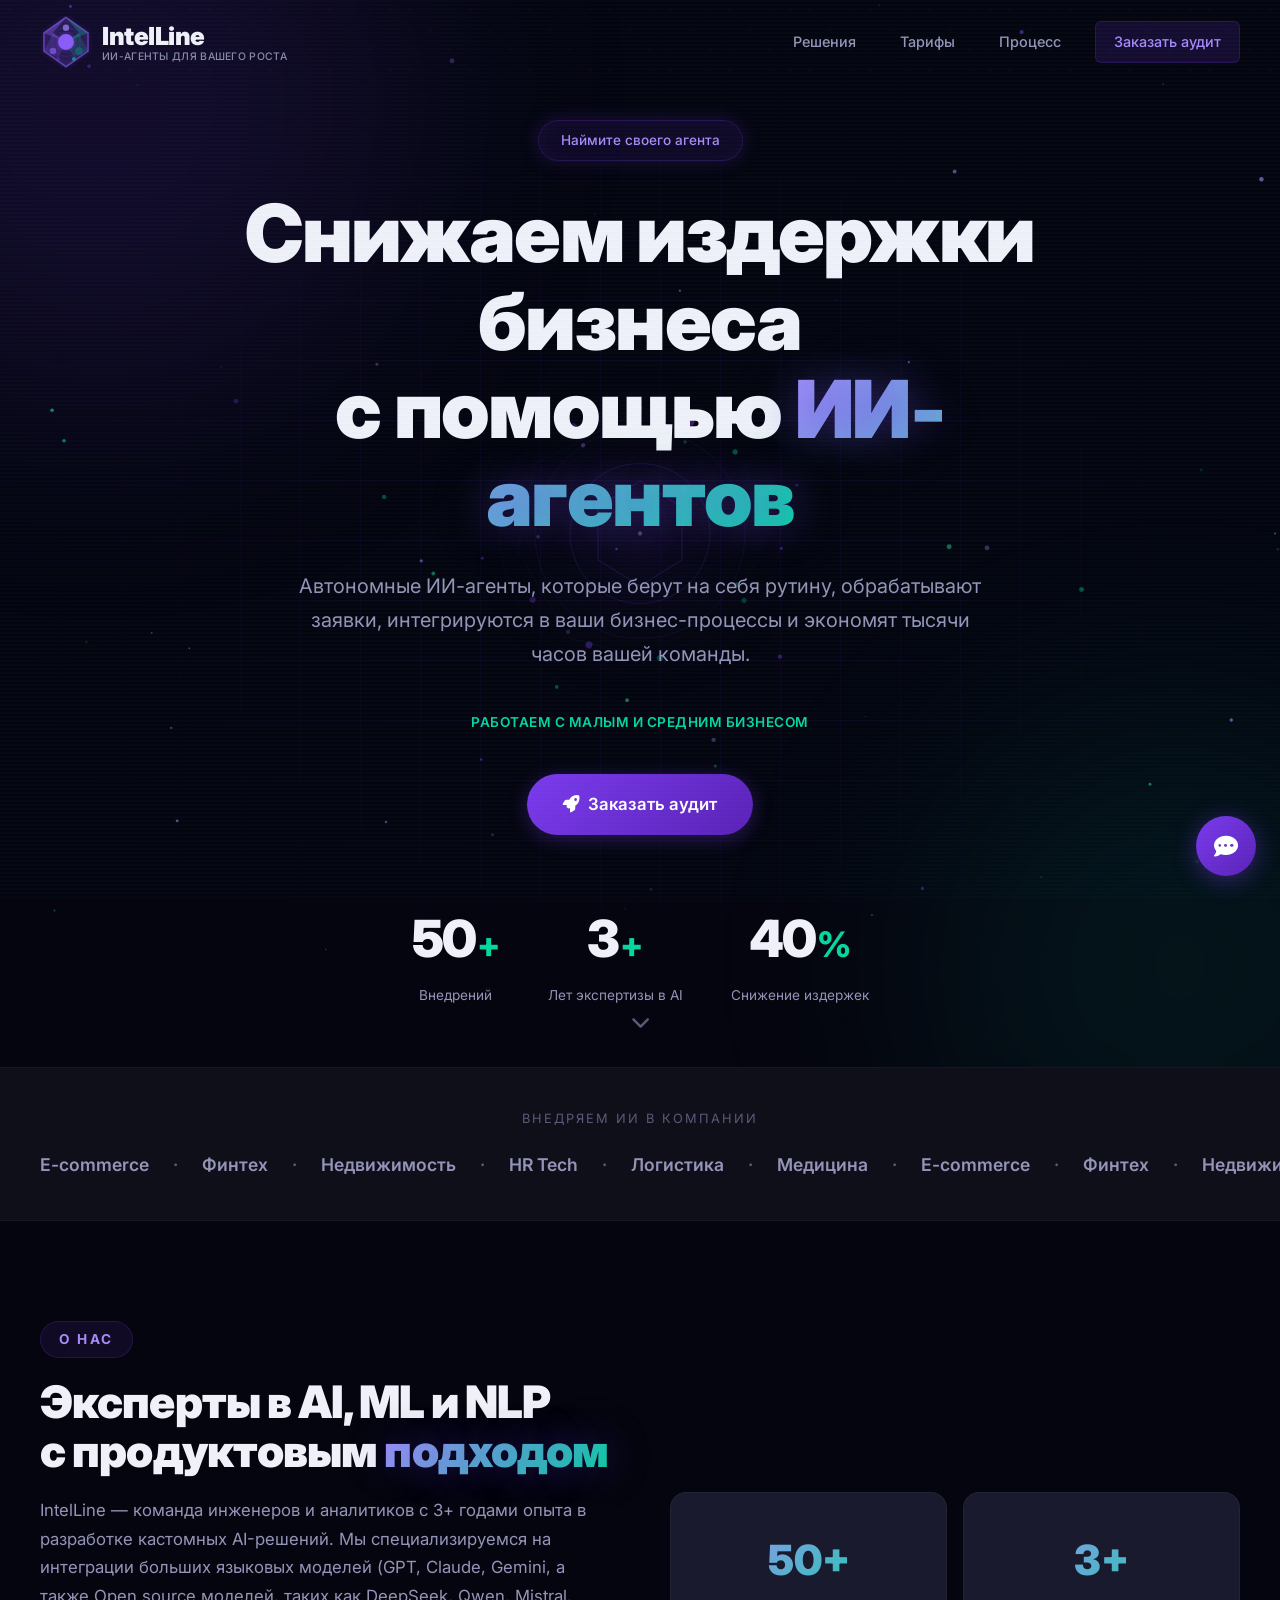
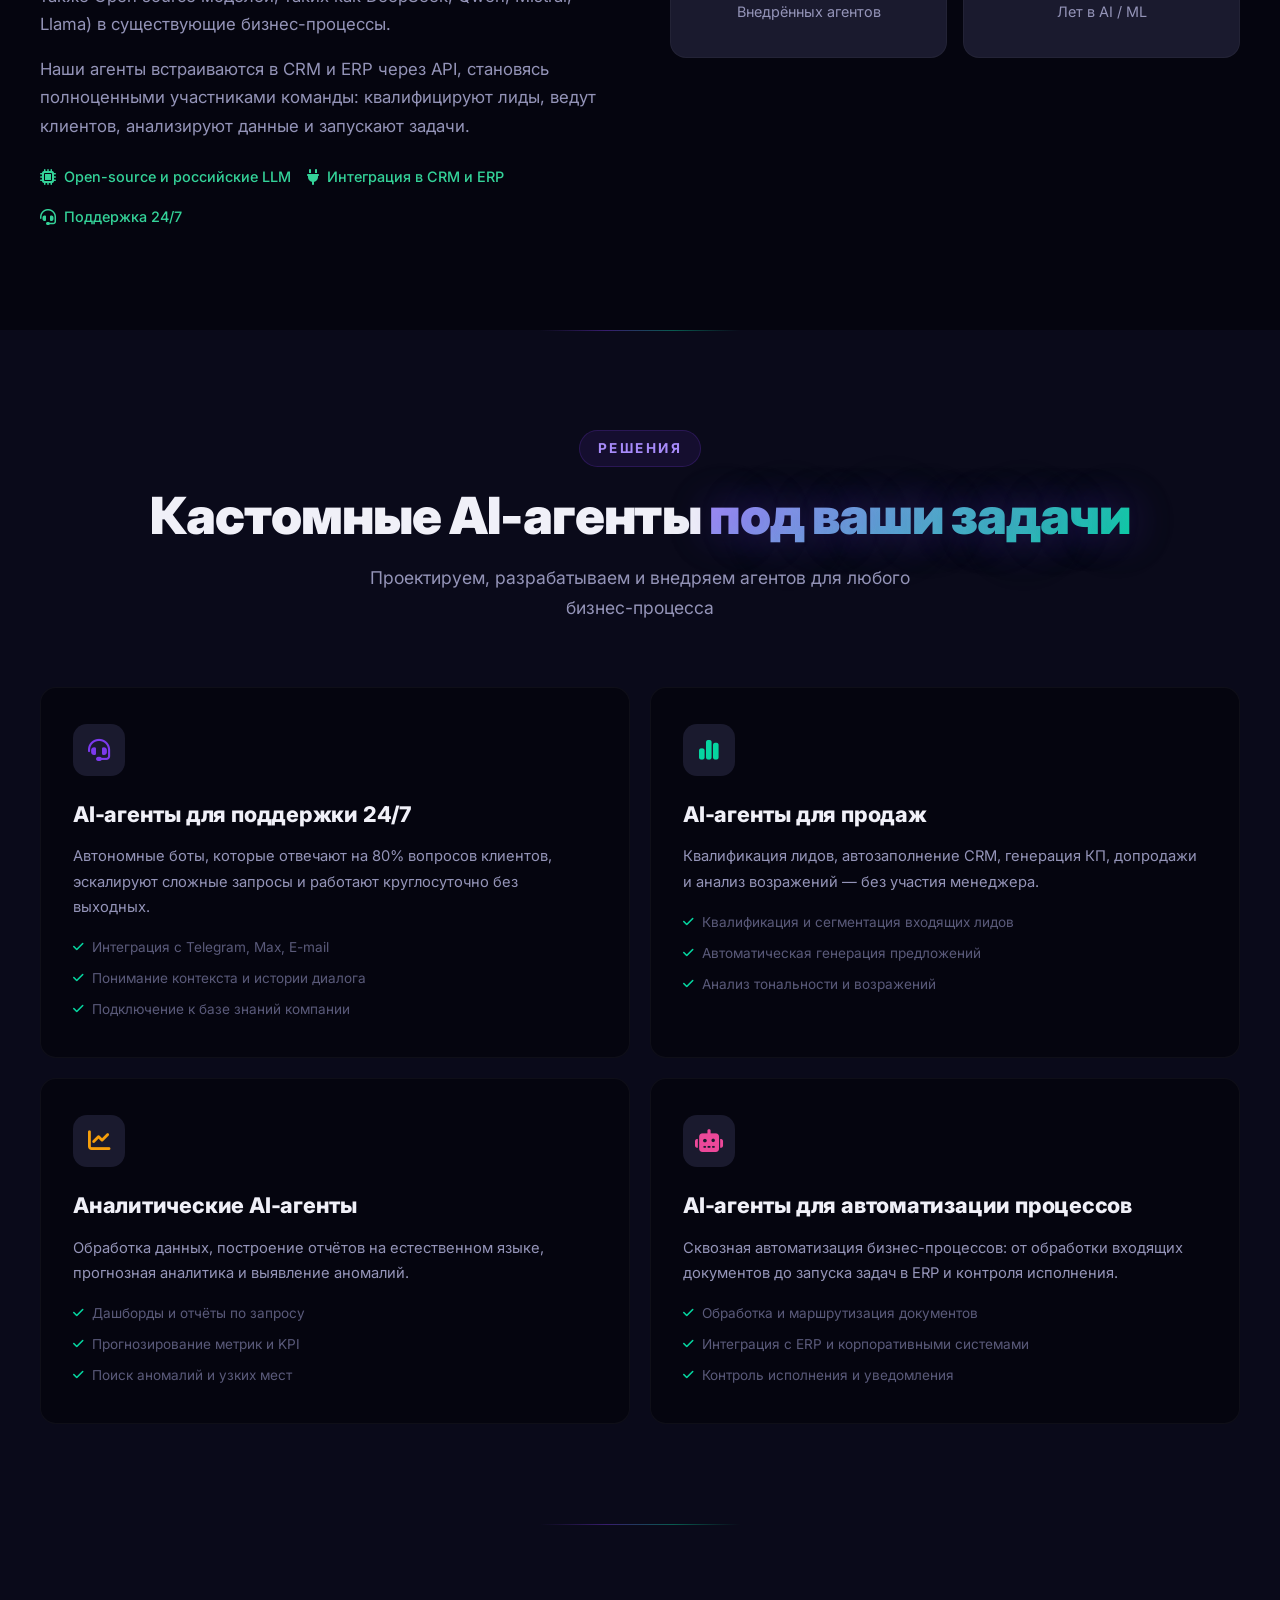
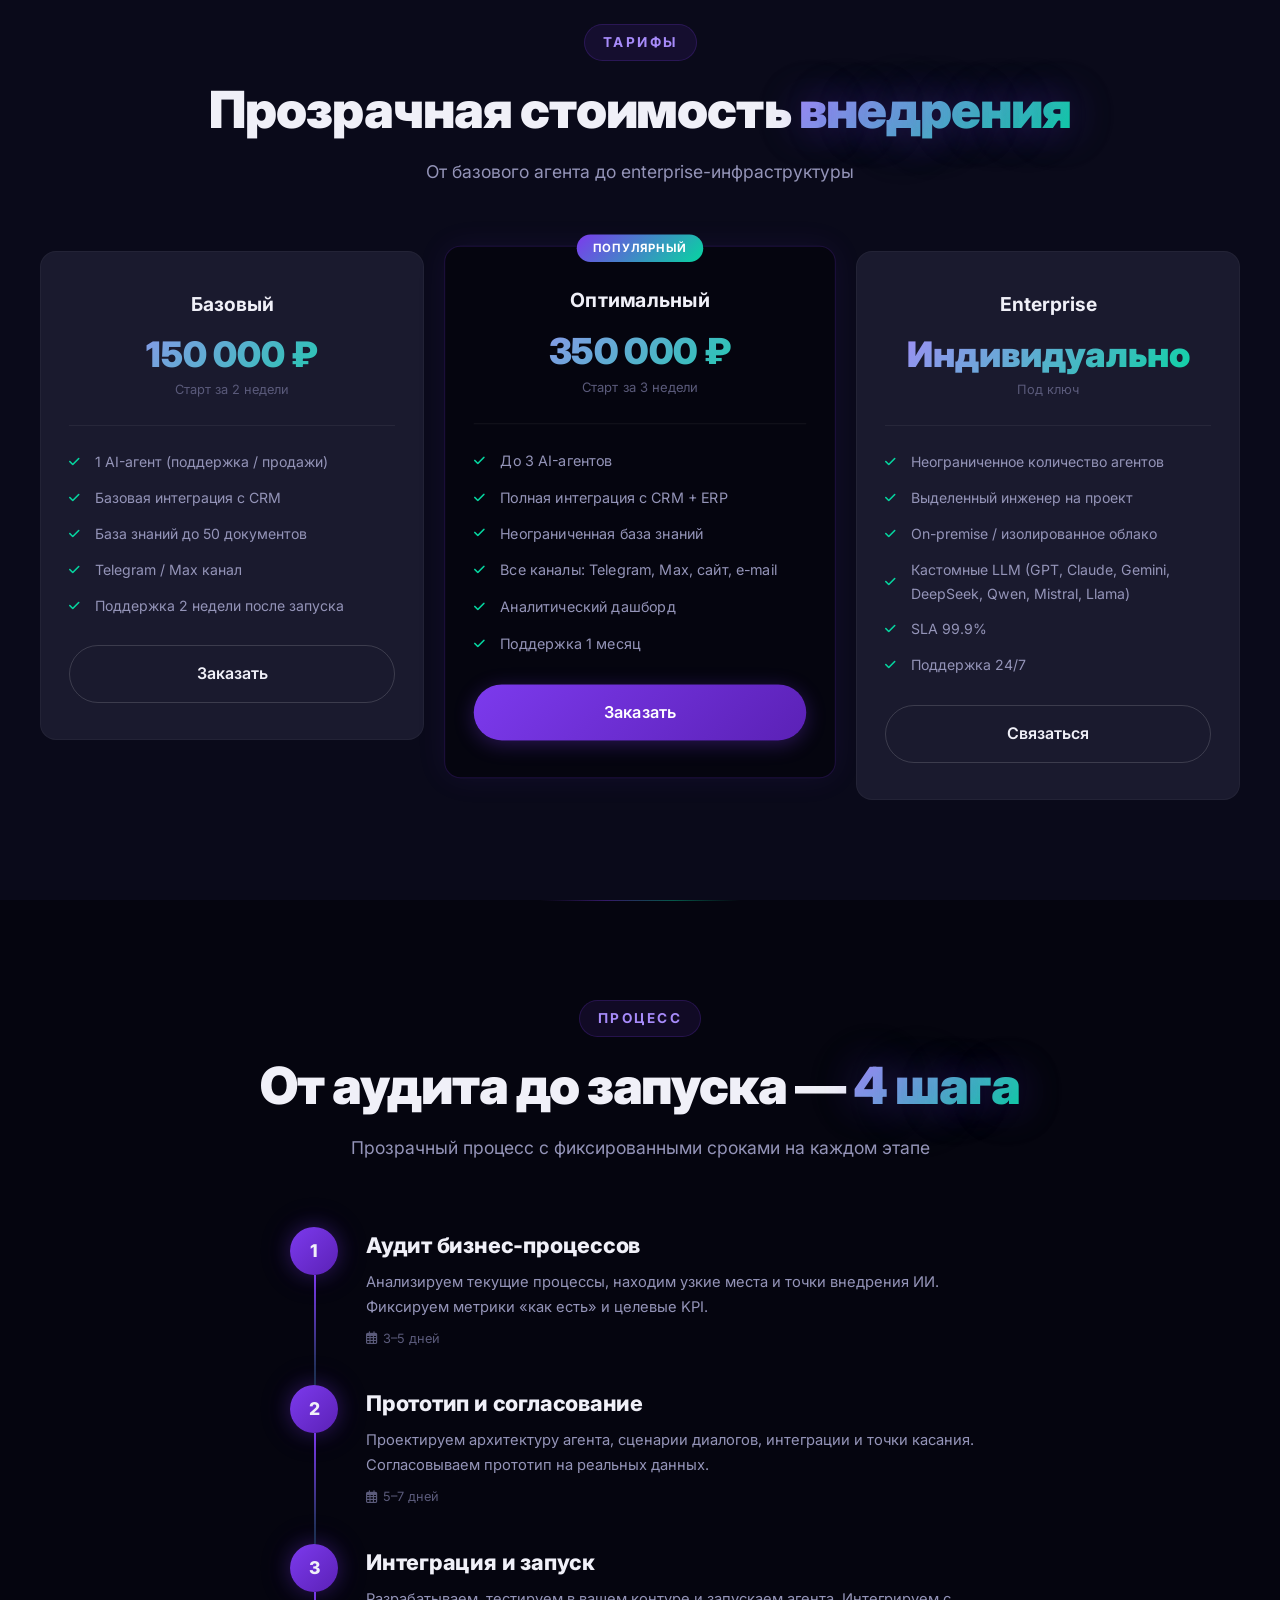
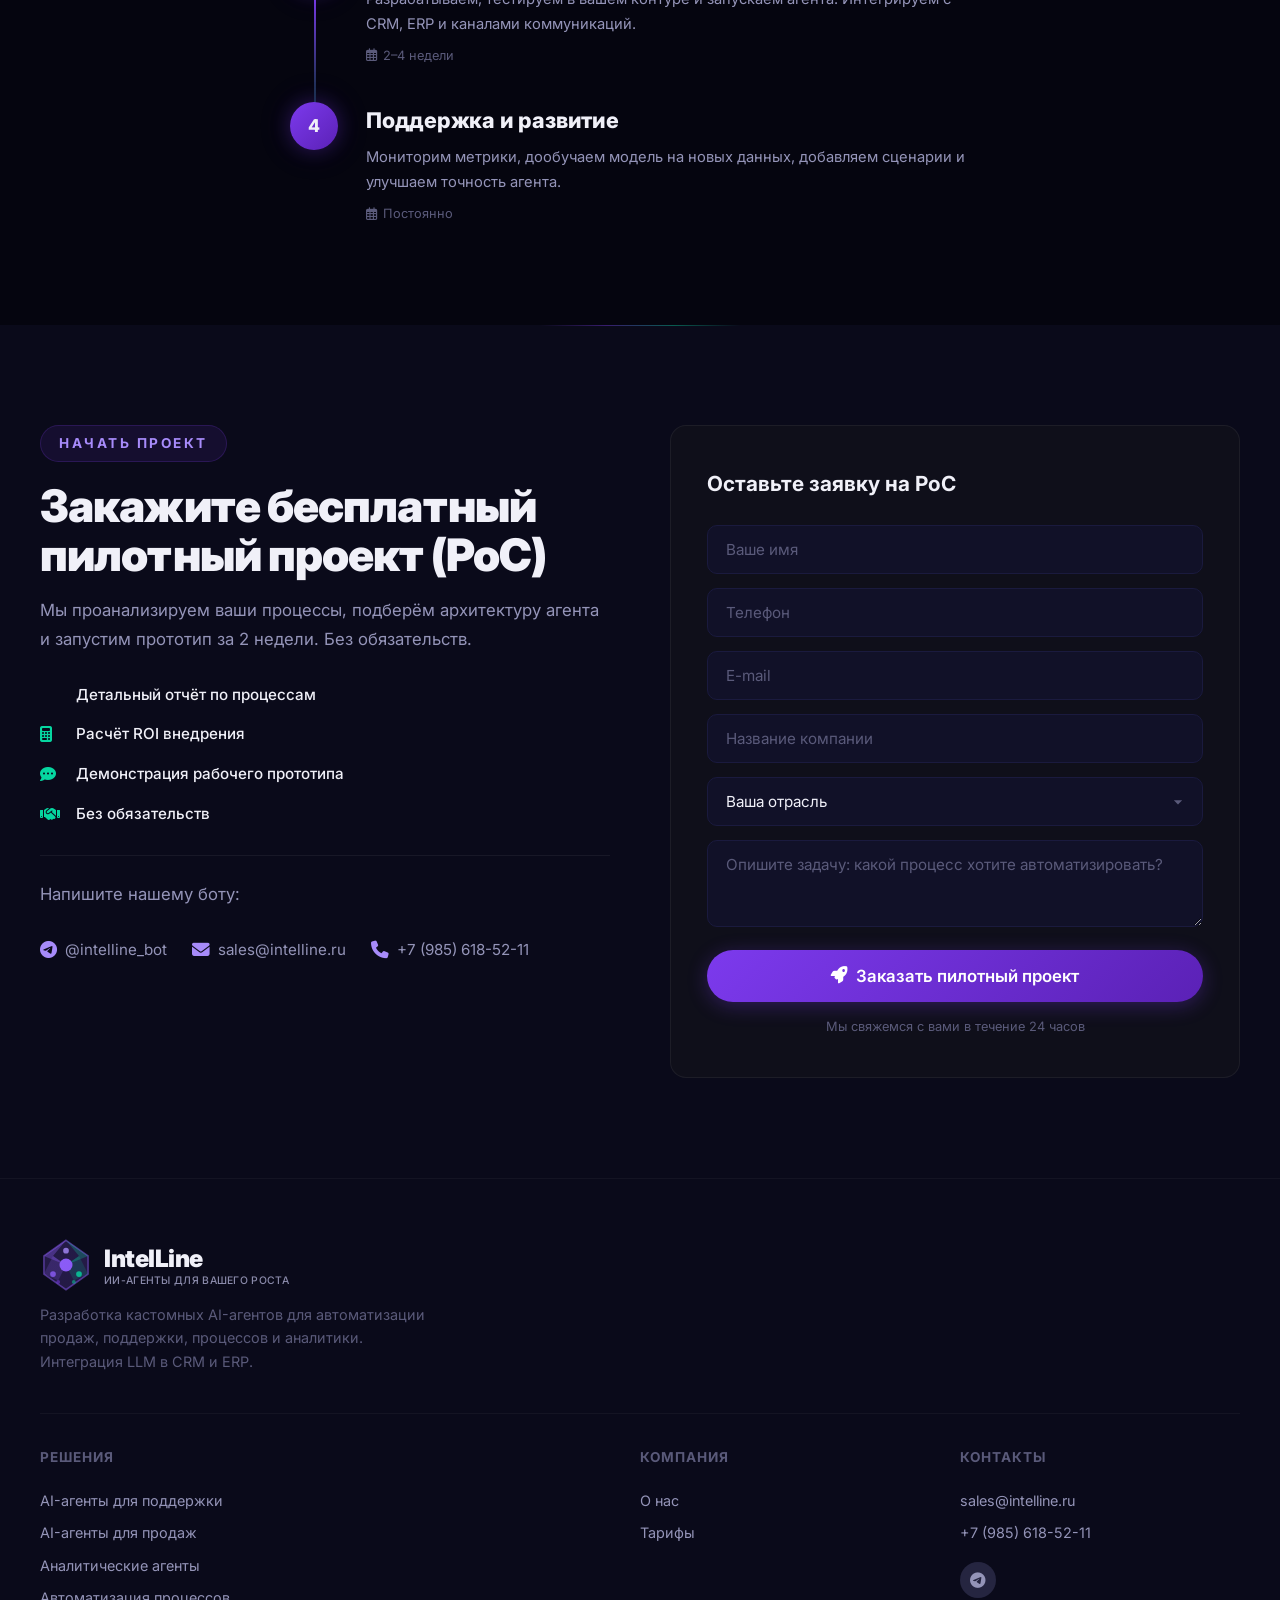
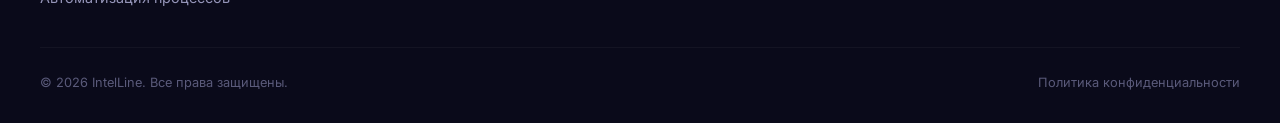
==== commit bb6431ff: "update title for snippet" ====
--- a/index.html
+++ b/index.html
@@ -3,7 +3,7 @@
 <head>
 <meta charset="UTF-8">
 <meta name="viewport" content="width=device-width, initial-scale=1.0">
-<title>IntelLine — Кастомные ИИ-агенты для автоматизации бизнеса</title>
+<title>IntelLine — Автоматизация бизнеса с помощью ИИ-агентов</title>
 <meta name="description" content="Автономные AI-агенты на базе GPT-4, Claude и opensource-моделей. Автоматизация продаж, поддержки и аналитики 24/7. Интеграция в CRM и ERP.">
 <link rel="preconnect" href="https://fonts.googleapis.com">
 <link href="https://fonts.googleapis.com/css2?family=Inter:wght@400;500;600;700;800;900&display=swap" rel="stylesheet">
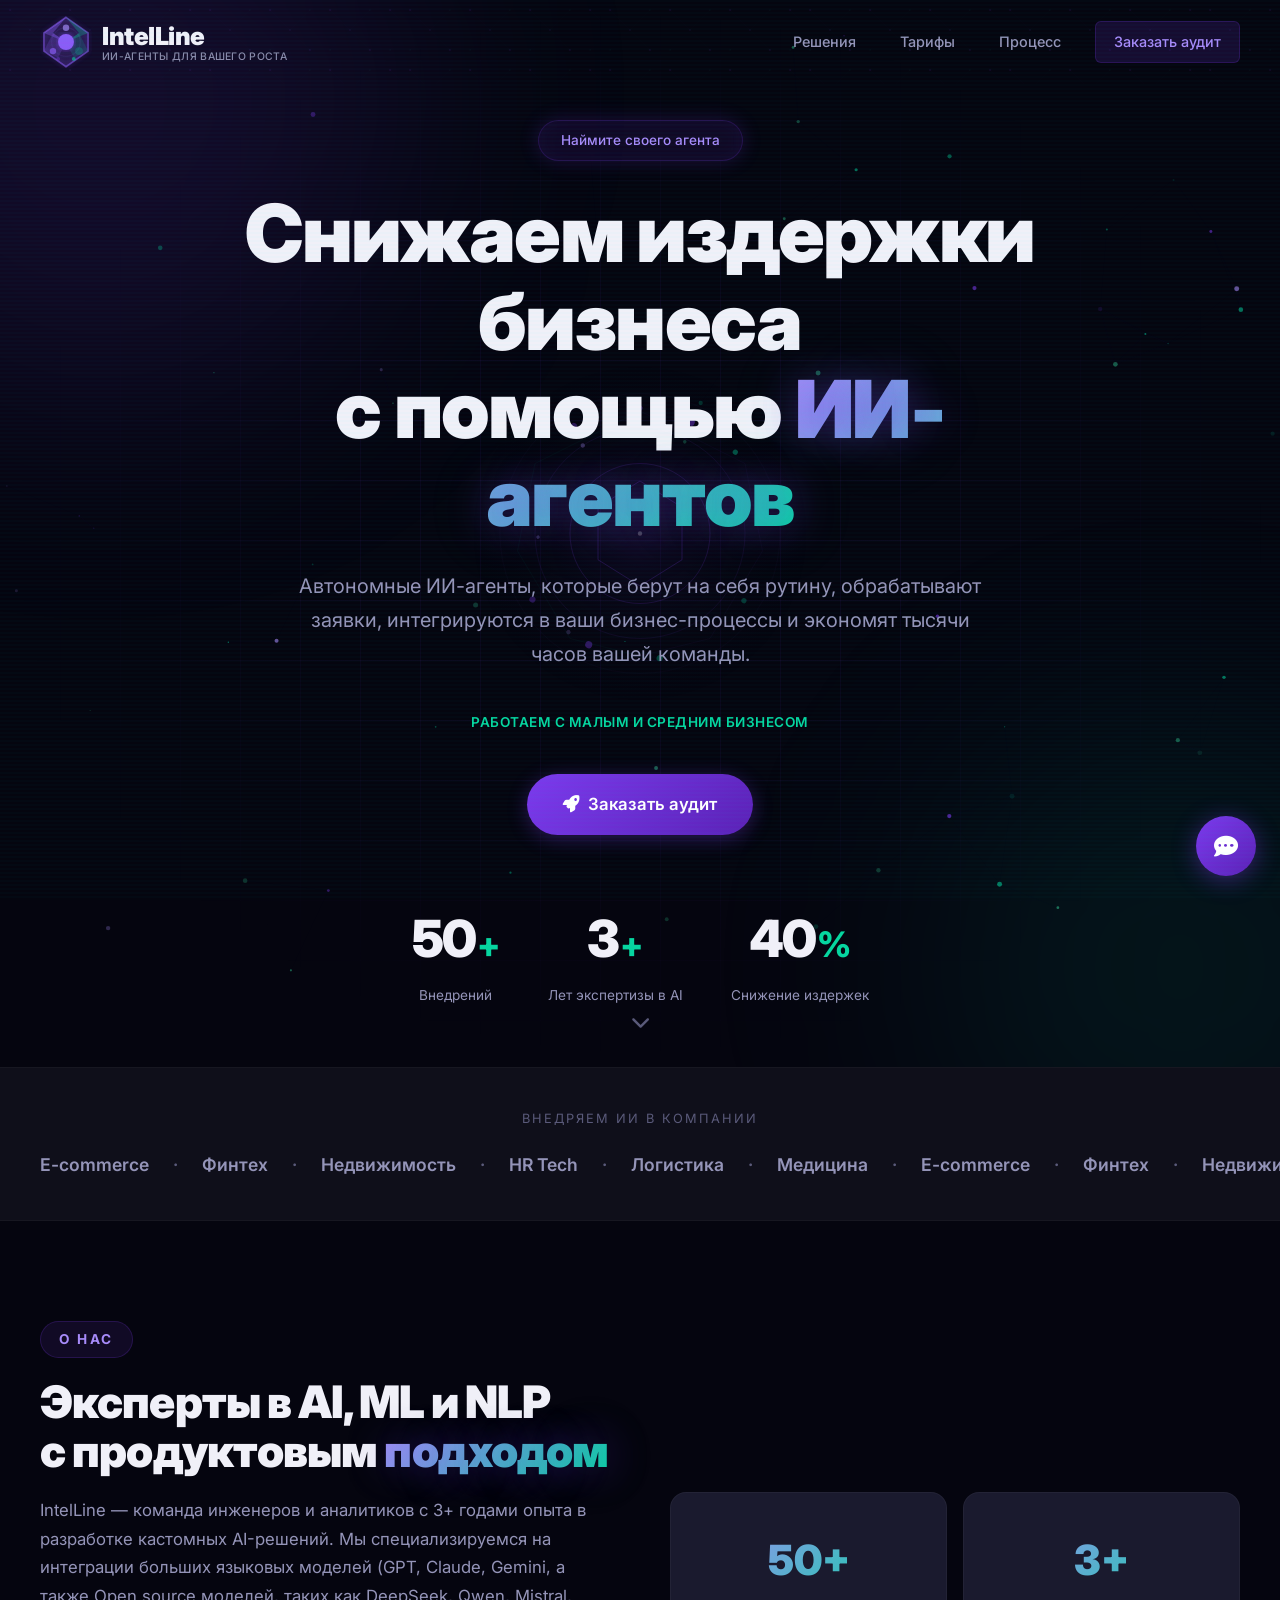
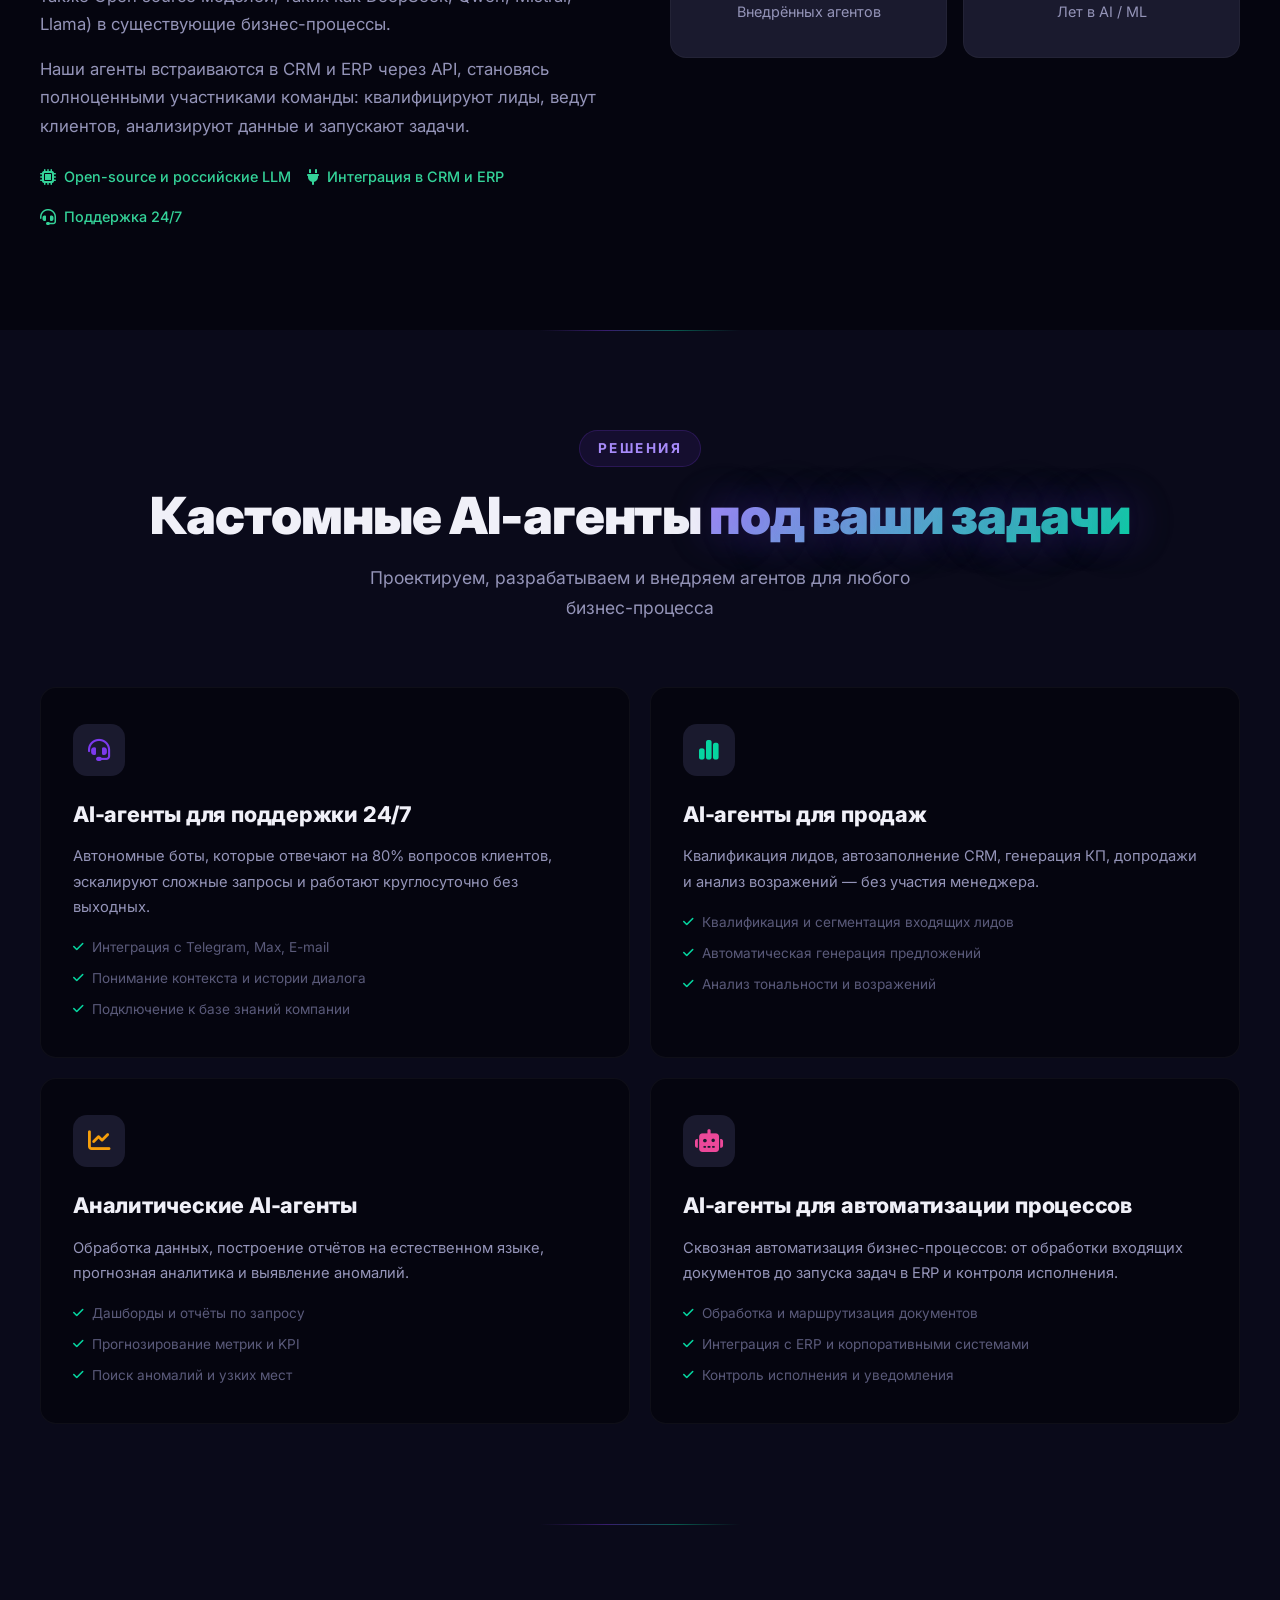
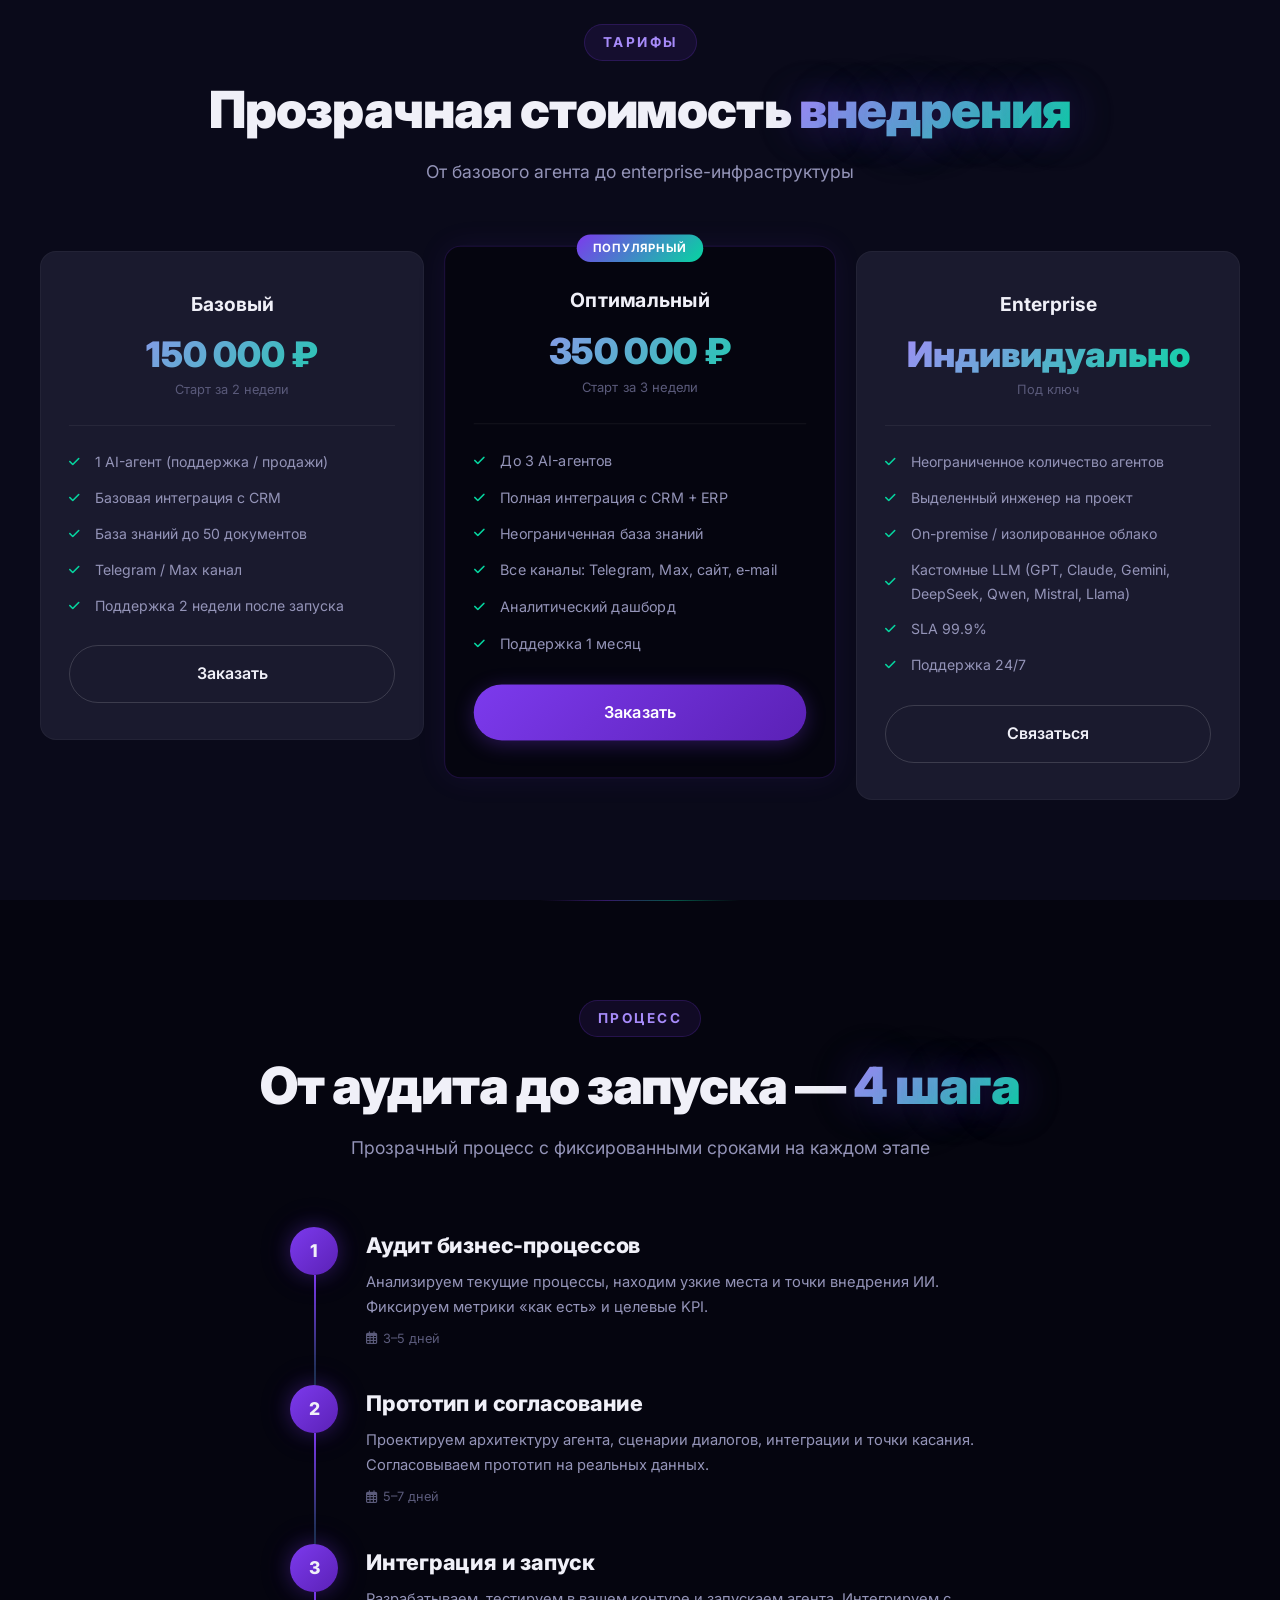
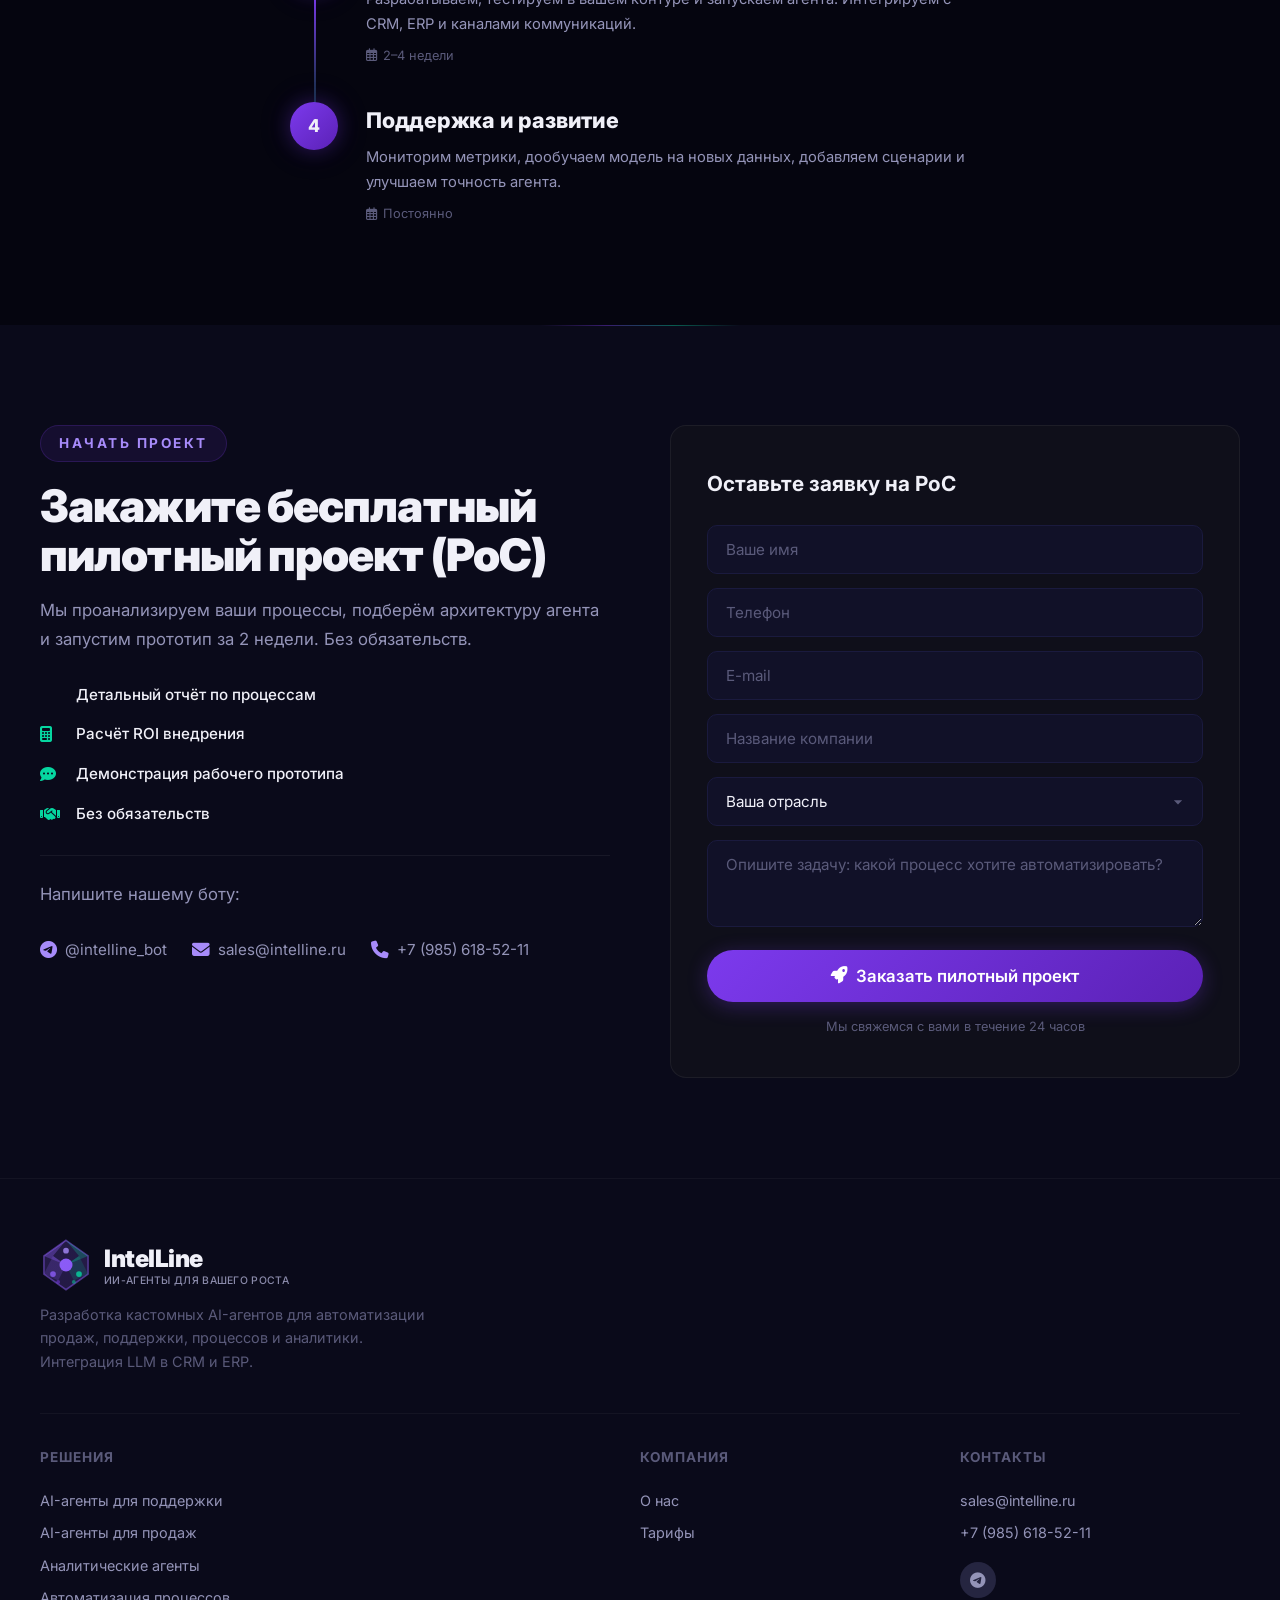
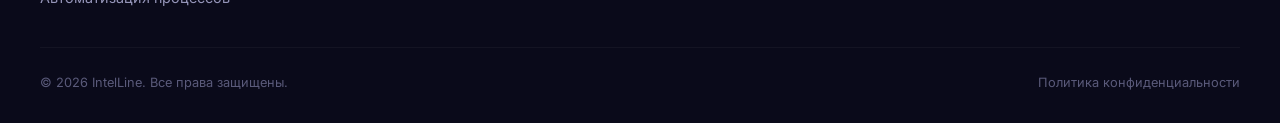
==== commit 6939686f: "replace logo link with div" ====
--- a/index.html
+++ b/index.html
@@ -16,7 +16,7 @@
 
 <nav class="navbar" id="navbar">
   <div class="nav-inner">
-    <a href="#" class="nav-logo">
+    <div class="nav-logo">
       <svg class="nav-logo-icon" viewBox="0 0 40 40" fill="none">
         <defs>
           <linearGradient id="lg" x1="0" y1="0" x2="40" y2="40"><stop stop-color="#8b5cf6"/><stop offset="0.5" stop-color="#7c3aed"/><stop offset="1" stop-color="#06d6a0"/></linearGradient>
@@ -58,7 +58,7 @@
         <span class="nav-logo-text">IntelLine</span>
         <span class="nav-logo-slogan">ИИ-агенты для вашего роста</span>
       </div>
-    </a>
+    </div>
     <div class="nav-links" id="navLinks">
       <a href="#solutions">Решения</a>
       <a href="#pricing">Тарифы</a>
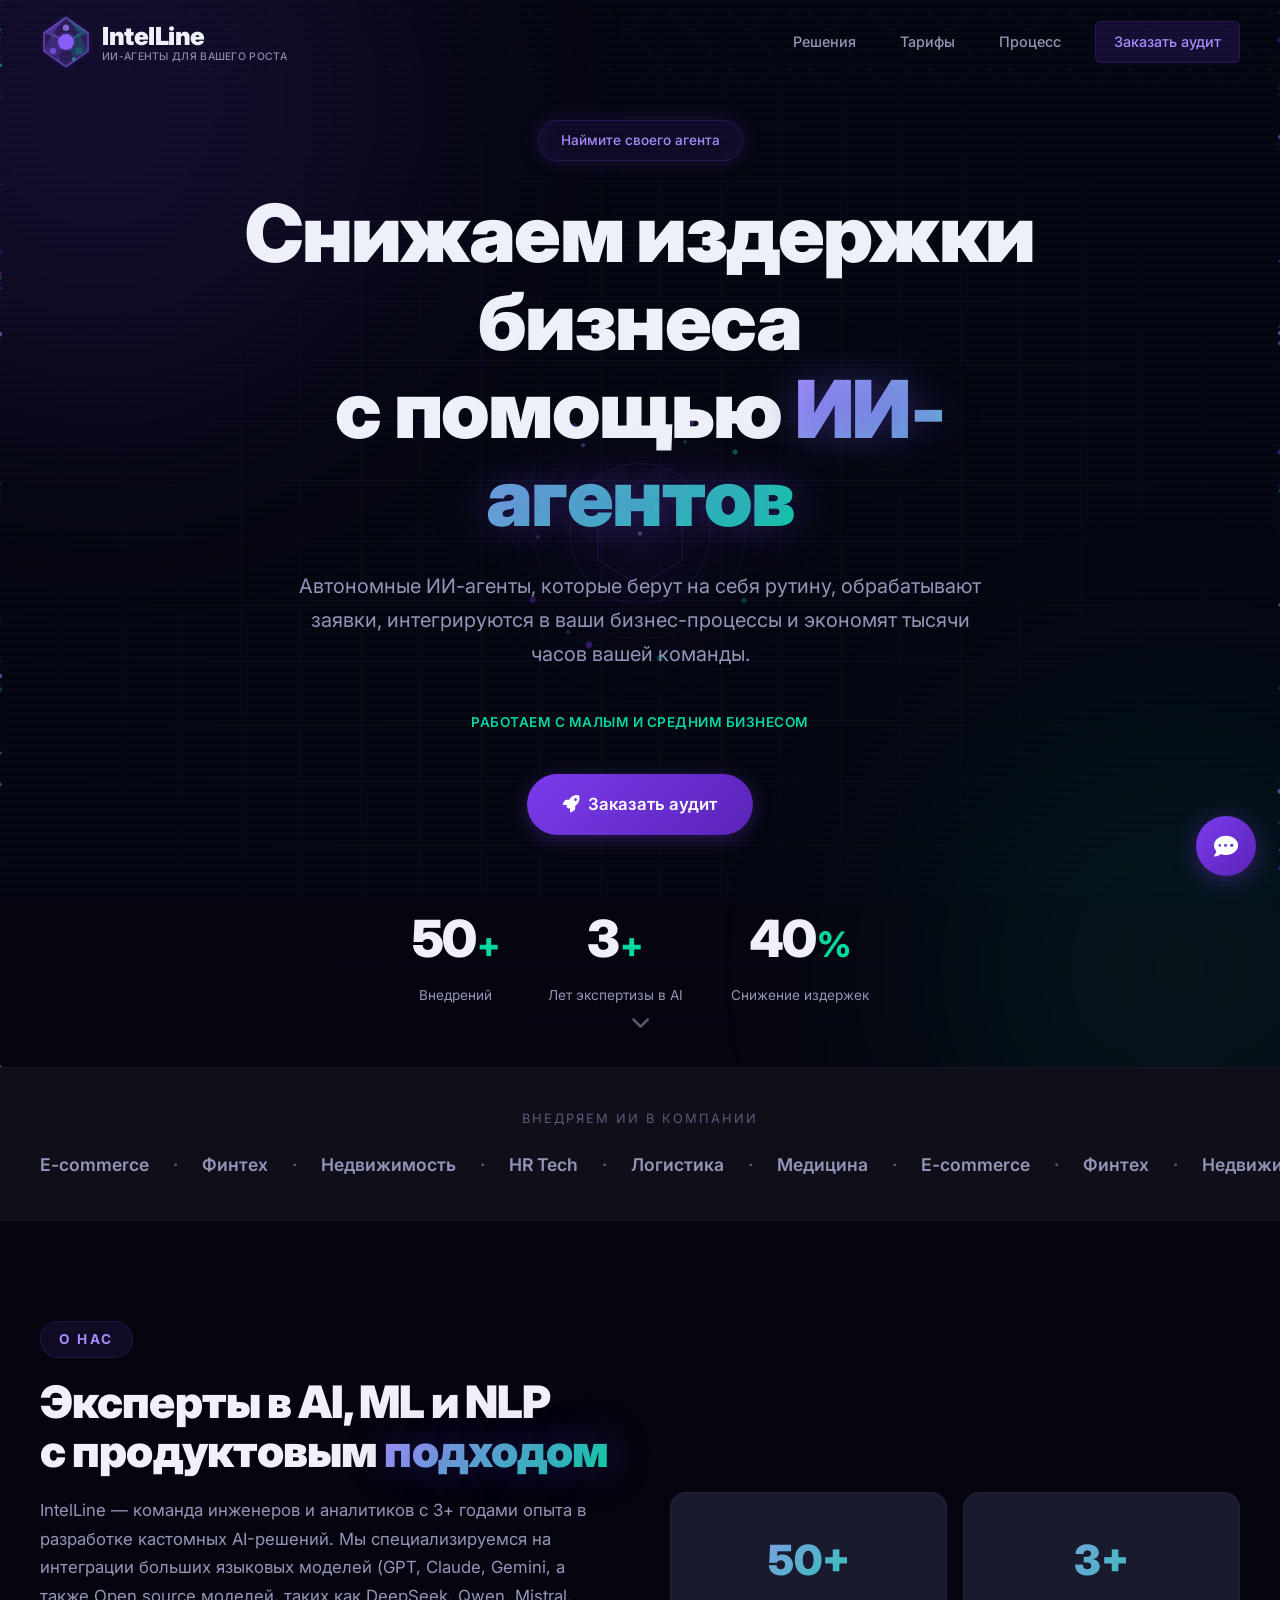
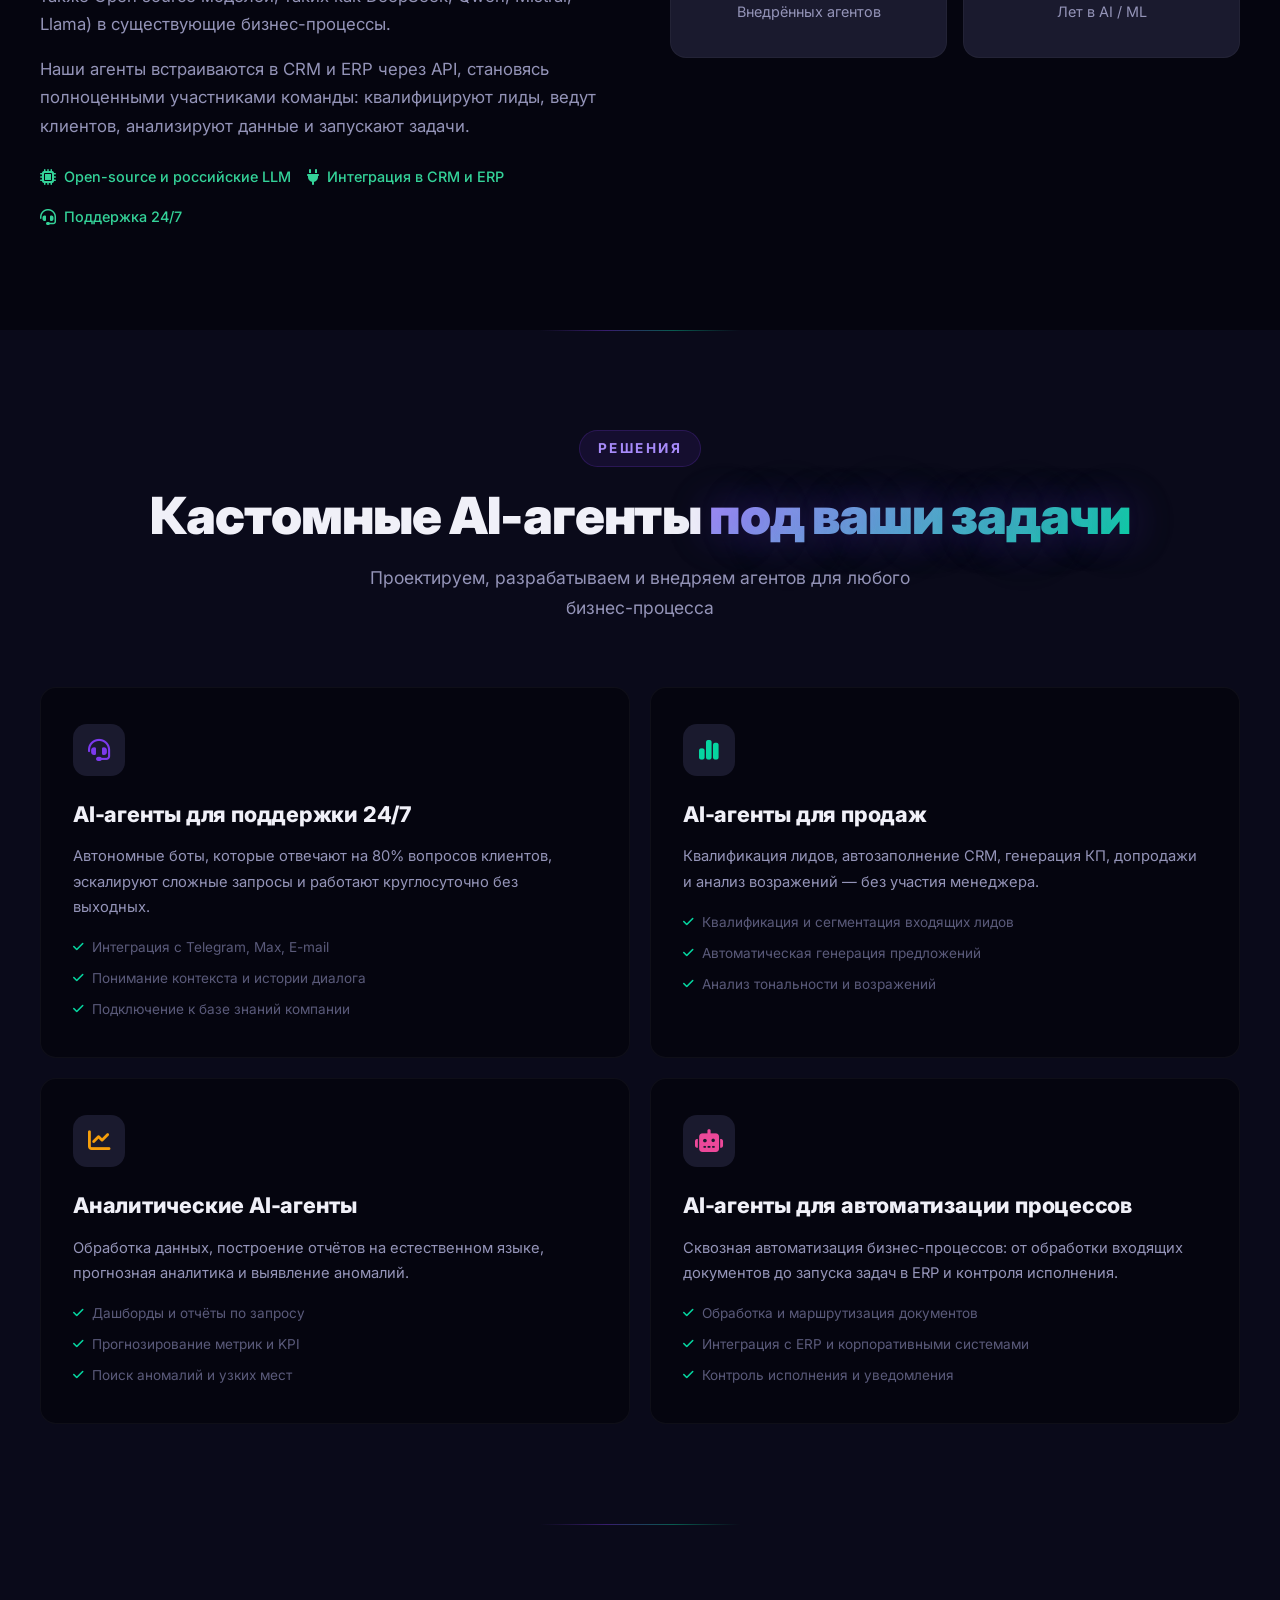
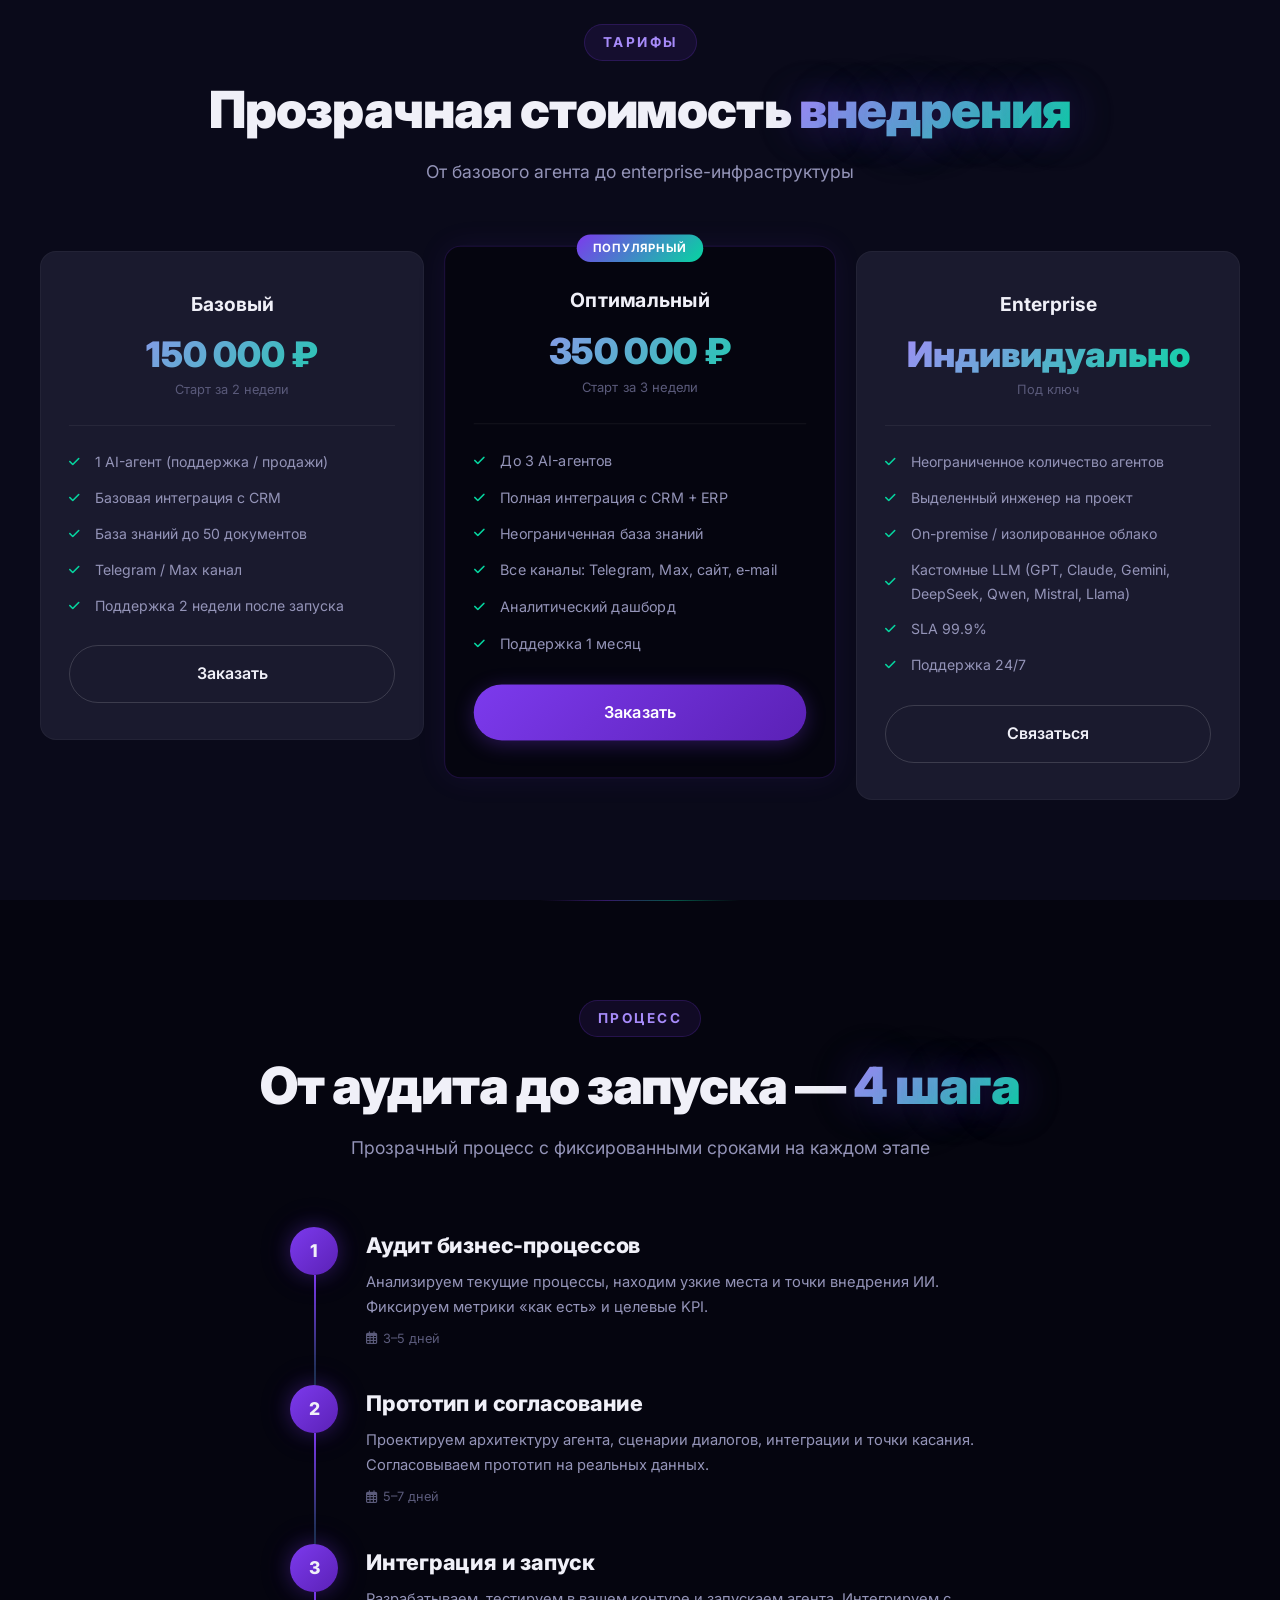
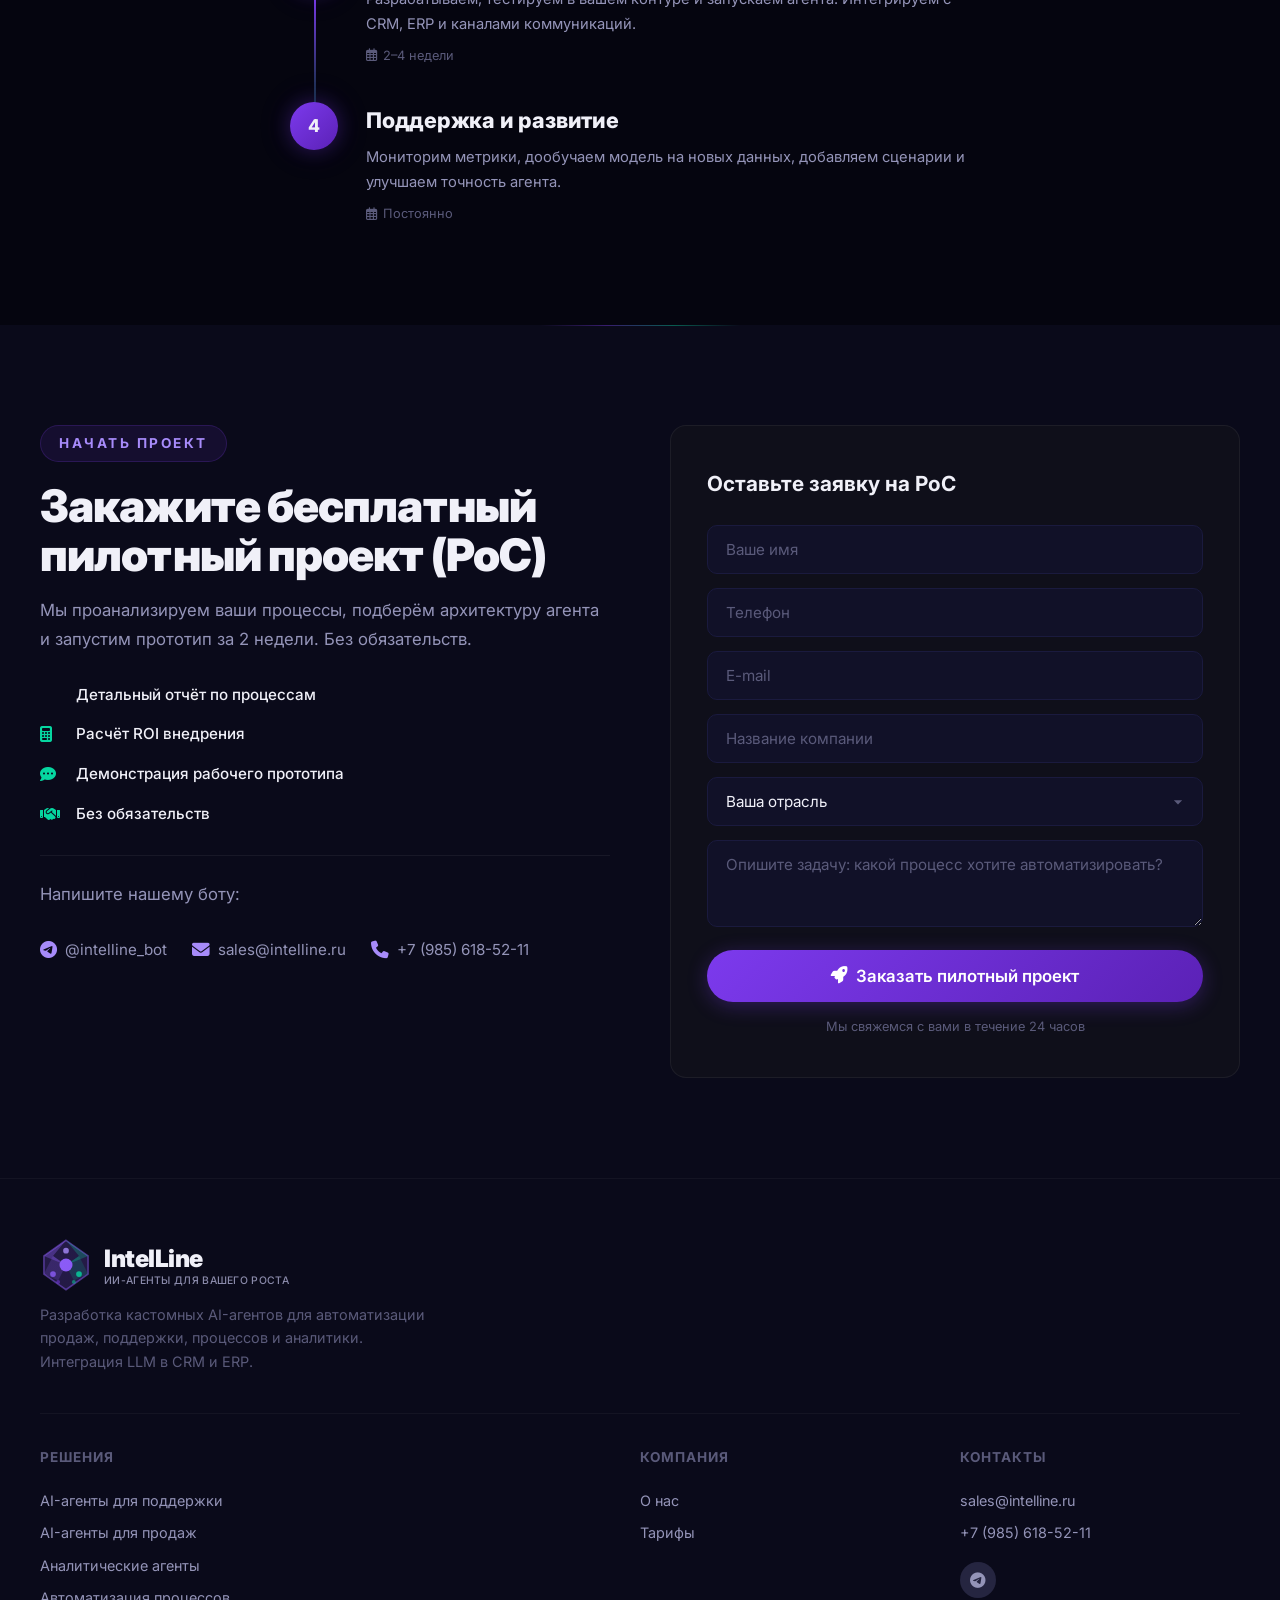
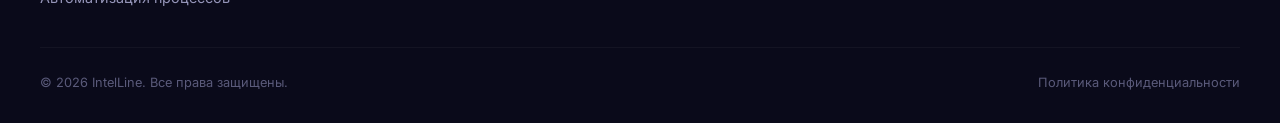
==== commit e9de485a: "restore logo link as single-page scroll to top" ====
--- a/index.html
+++ b/index.html
@@ -16,7 +16,7 @@
 
 <nav class="navbar" id="navbar">
   <div class="nav-inner">
-    <div class="nav-logo">
+    <a href="#hero" class="nav-logo">
       <svg class="nav-logo-icon" viewBox="0 0 40 40" fill="none">
         <defs>
           <linearGradient id="lg" x1="0" y1="0" x2="40" y2="40"><stop stop-color="#8b5cf6"/><stop offset="0.5" stop-color="#7c3aed"/><stop offset="1" stop-color="#06d6a0"/></linearGradient>
@@ -58,7 +58,7 @@
         <span class="nav-logo-text">IntelLine</span>
         <span class="nav-logo-slogan">ИИ-агенты для вашего роста</span>
       </div>
-    </div>
+    </a>
     <div class="nav-links" id="navLinks">
       <a href="#solutions">Решения</a>
       <a href="#pricing">Тарифы</a>
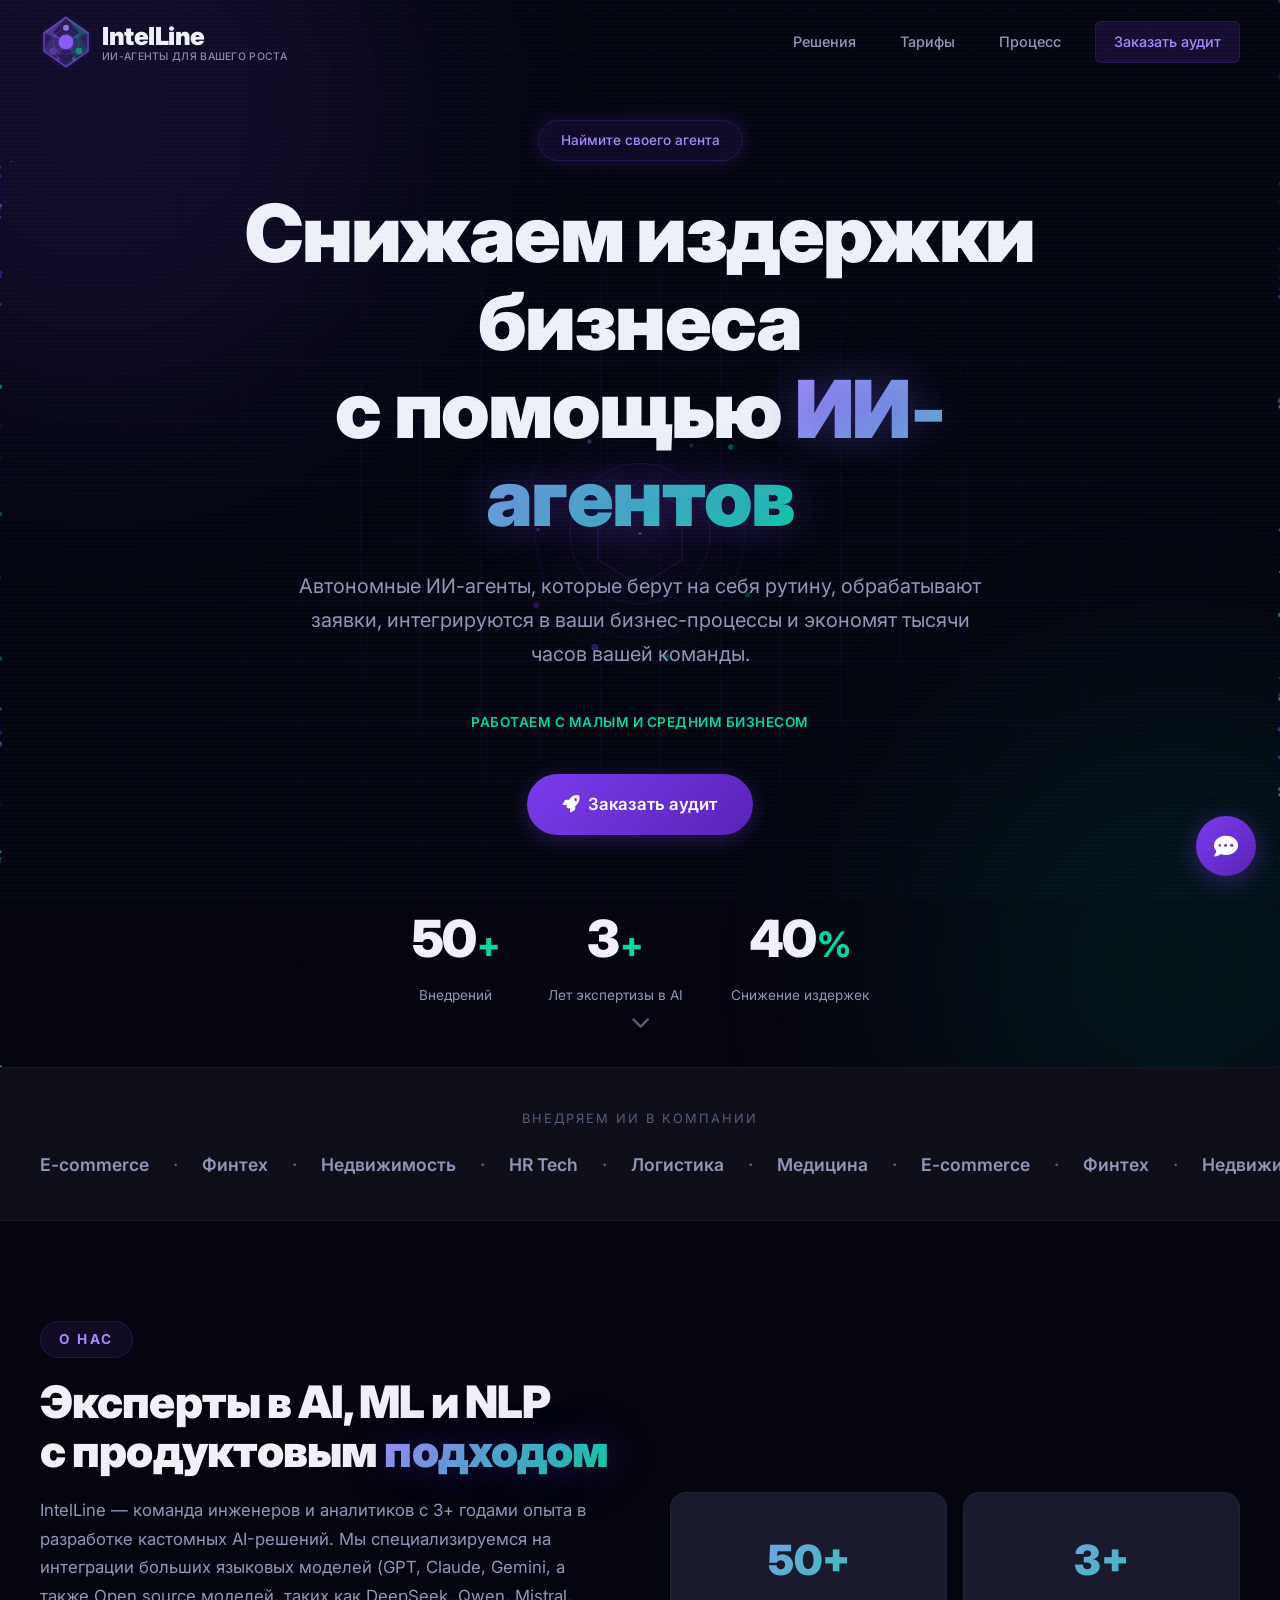
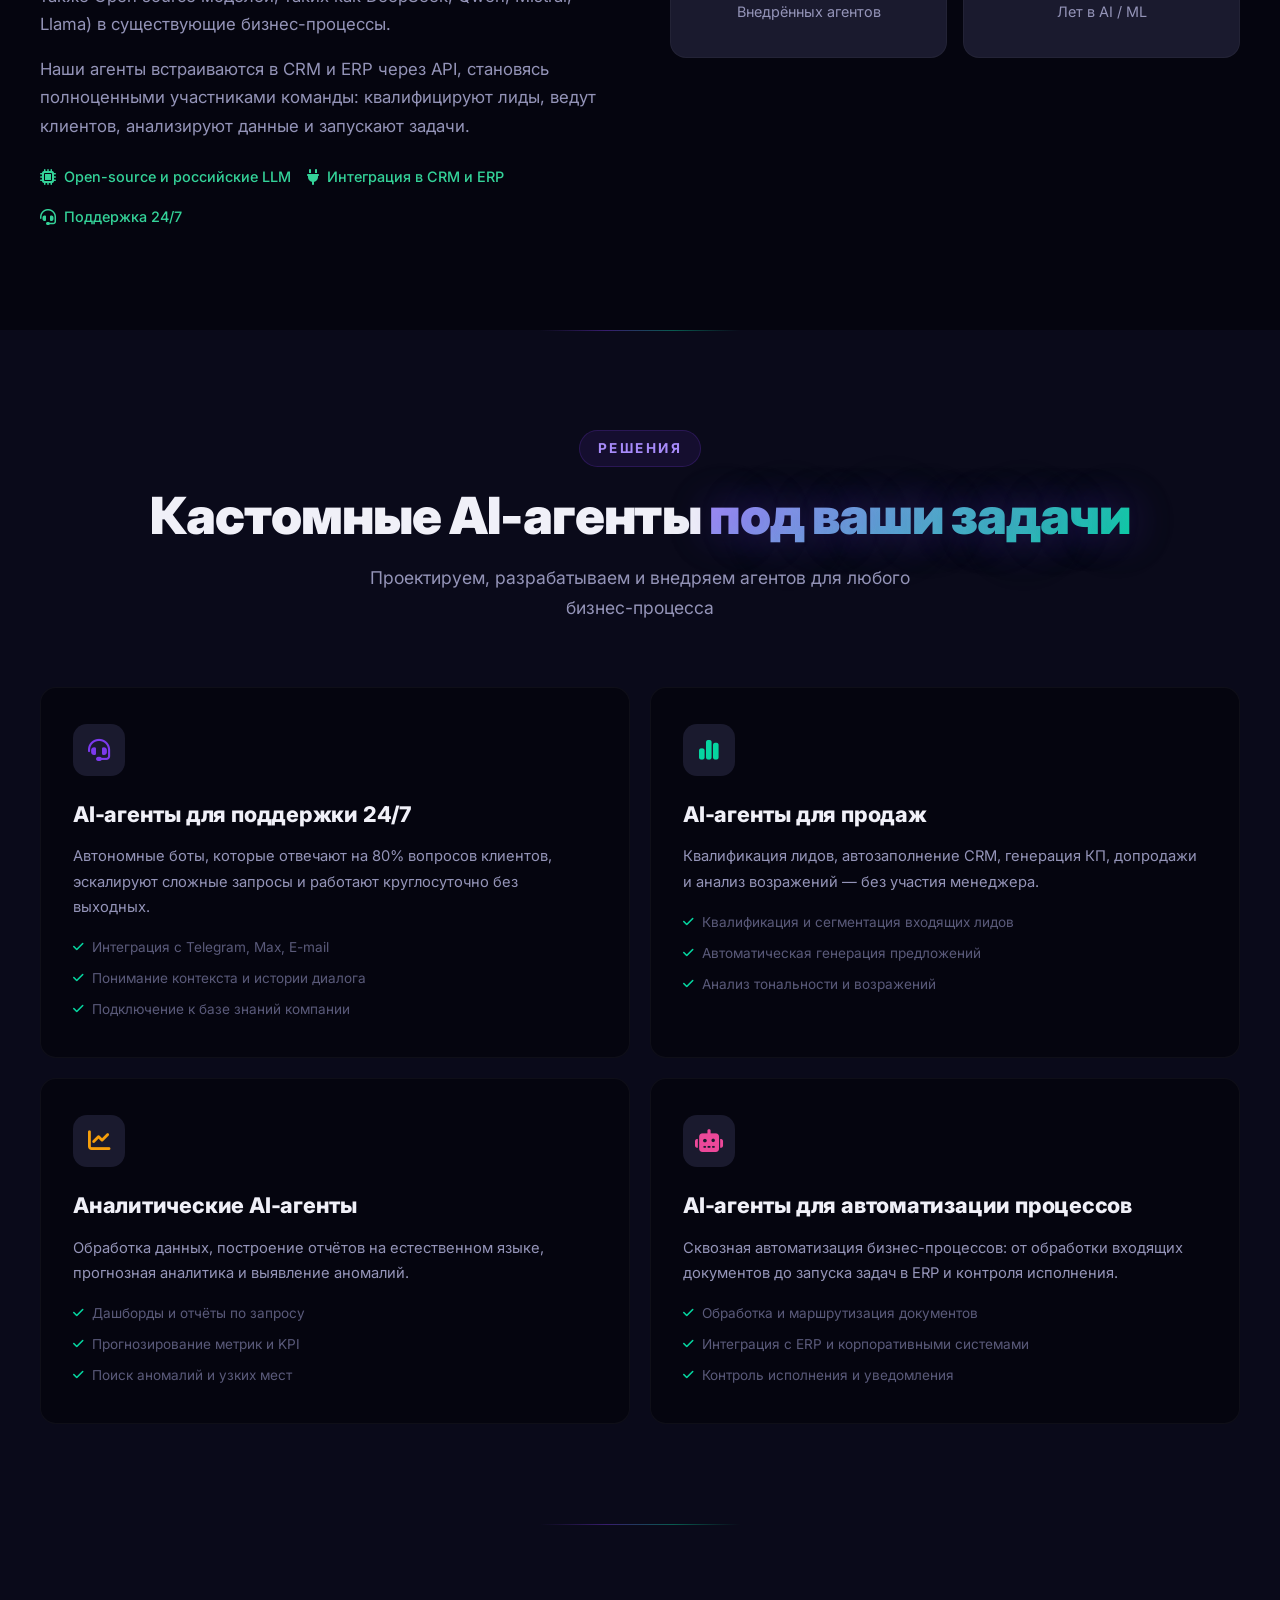
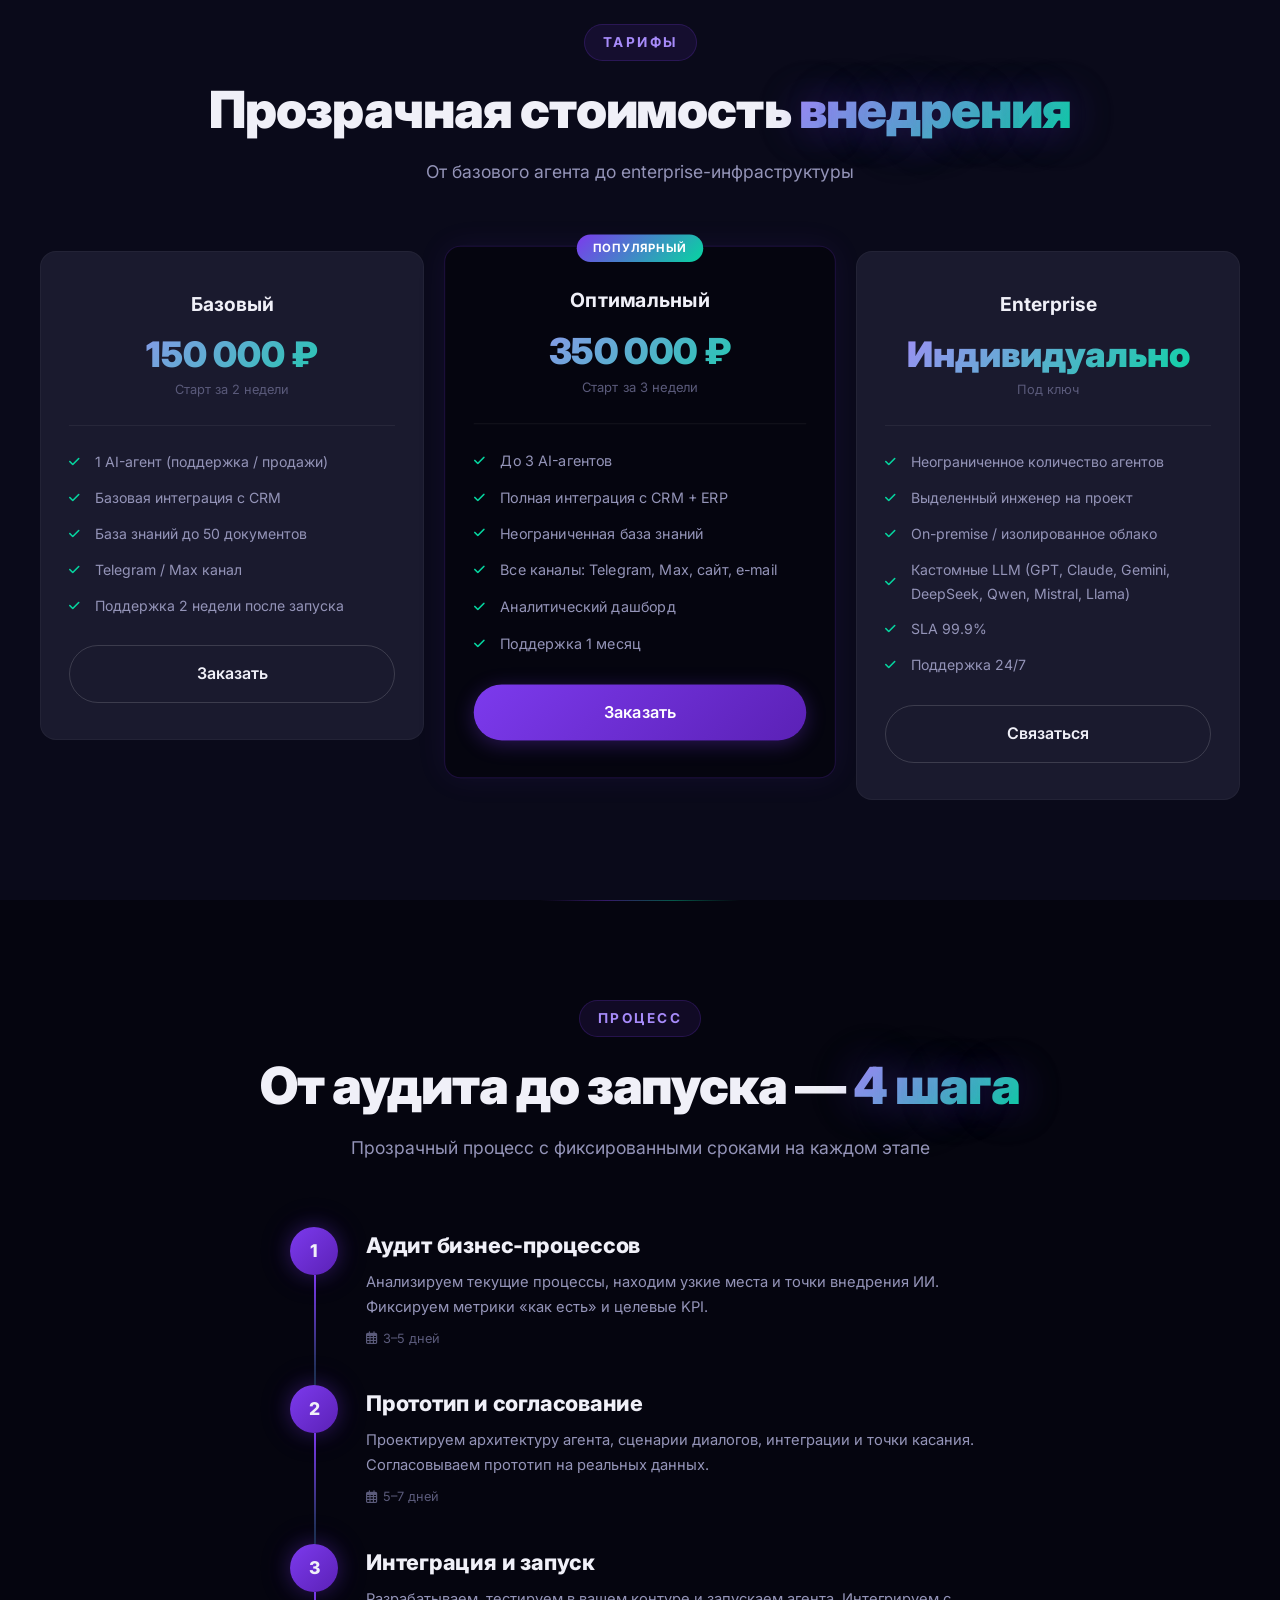
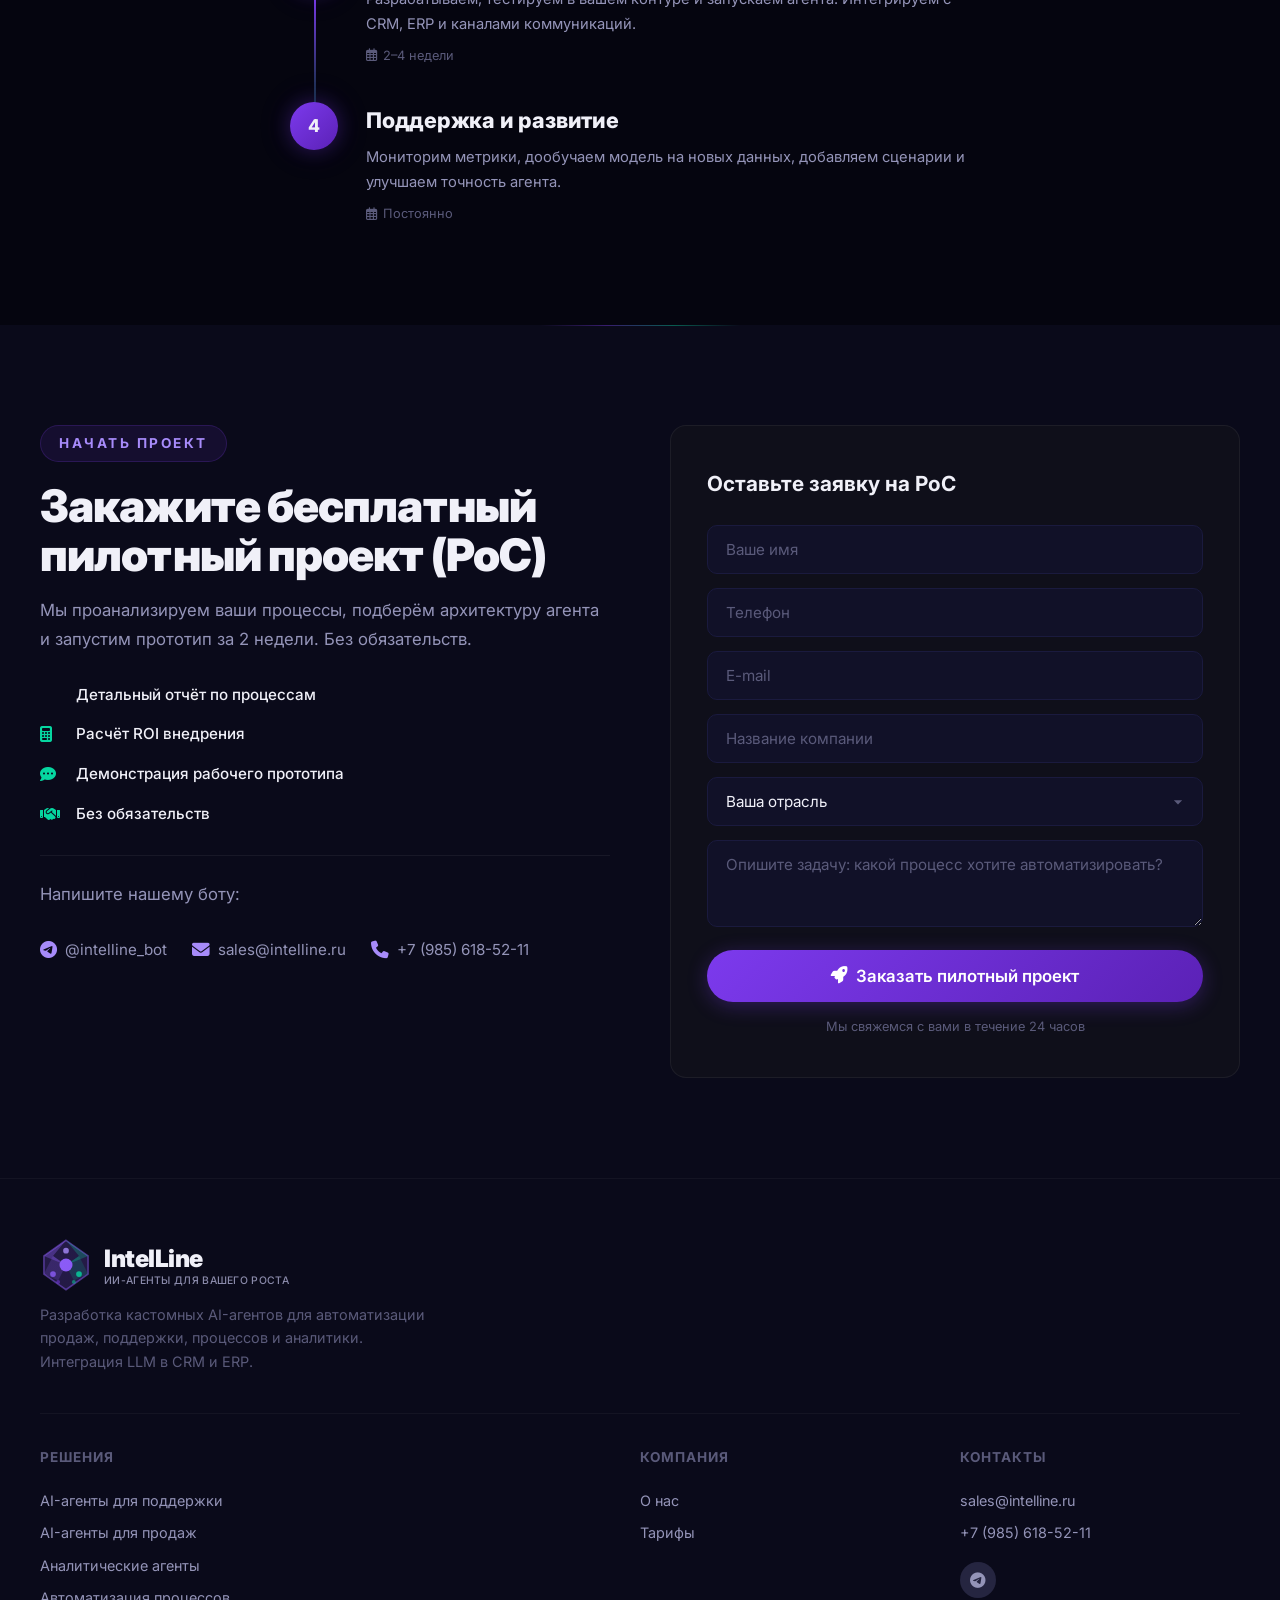
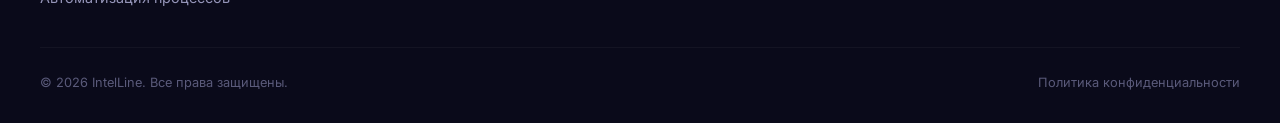
==== commit a719a6c3: "add meta keywords tag" ====
--- a/index.html
+++ b/index.html
@@ -5,6 +5,7 @@
 <meta name="viewport" content="width=device-width, initial-scale=1.0">
 <title>IntelLine — Автоматизация бизнеса с помощью ИИ-агентов</title>
 <meta name="description" content="Автономные AI-агенты на базе GPT-4, Claude и opensource-моделей. Автоматизация продаж, поддержки и аналитики 24/7. Интеграция в CRM и ERP.">
+<meta name="keywords" content="ИИ-агенты, AI-агенты, автоматизация бизнеса, GPT-4, Claude, opensource, CRM, ERP, чат-бот, интеллектуальные агенты, IntelLine">
 <link rel="preconnect" href="https://fonts.googleapis.com">
 <link href="https://fonts.googleapis.com/css2?family=Inter:wght@400;500;600;700;800;900&display=swap" rel="stylesheet">
 <link rel="stylesheet" href="https://cdnjs.cloudflare.com/ajax/libs/font-awesome/6.5.1/css/all.min.css">
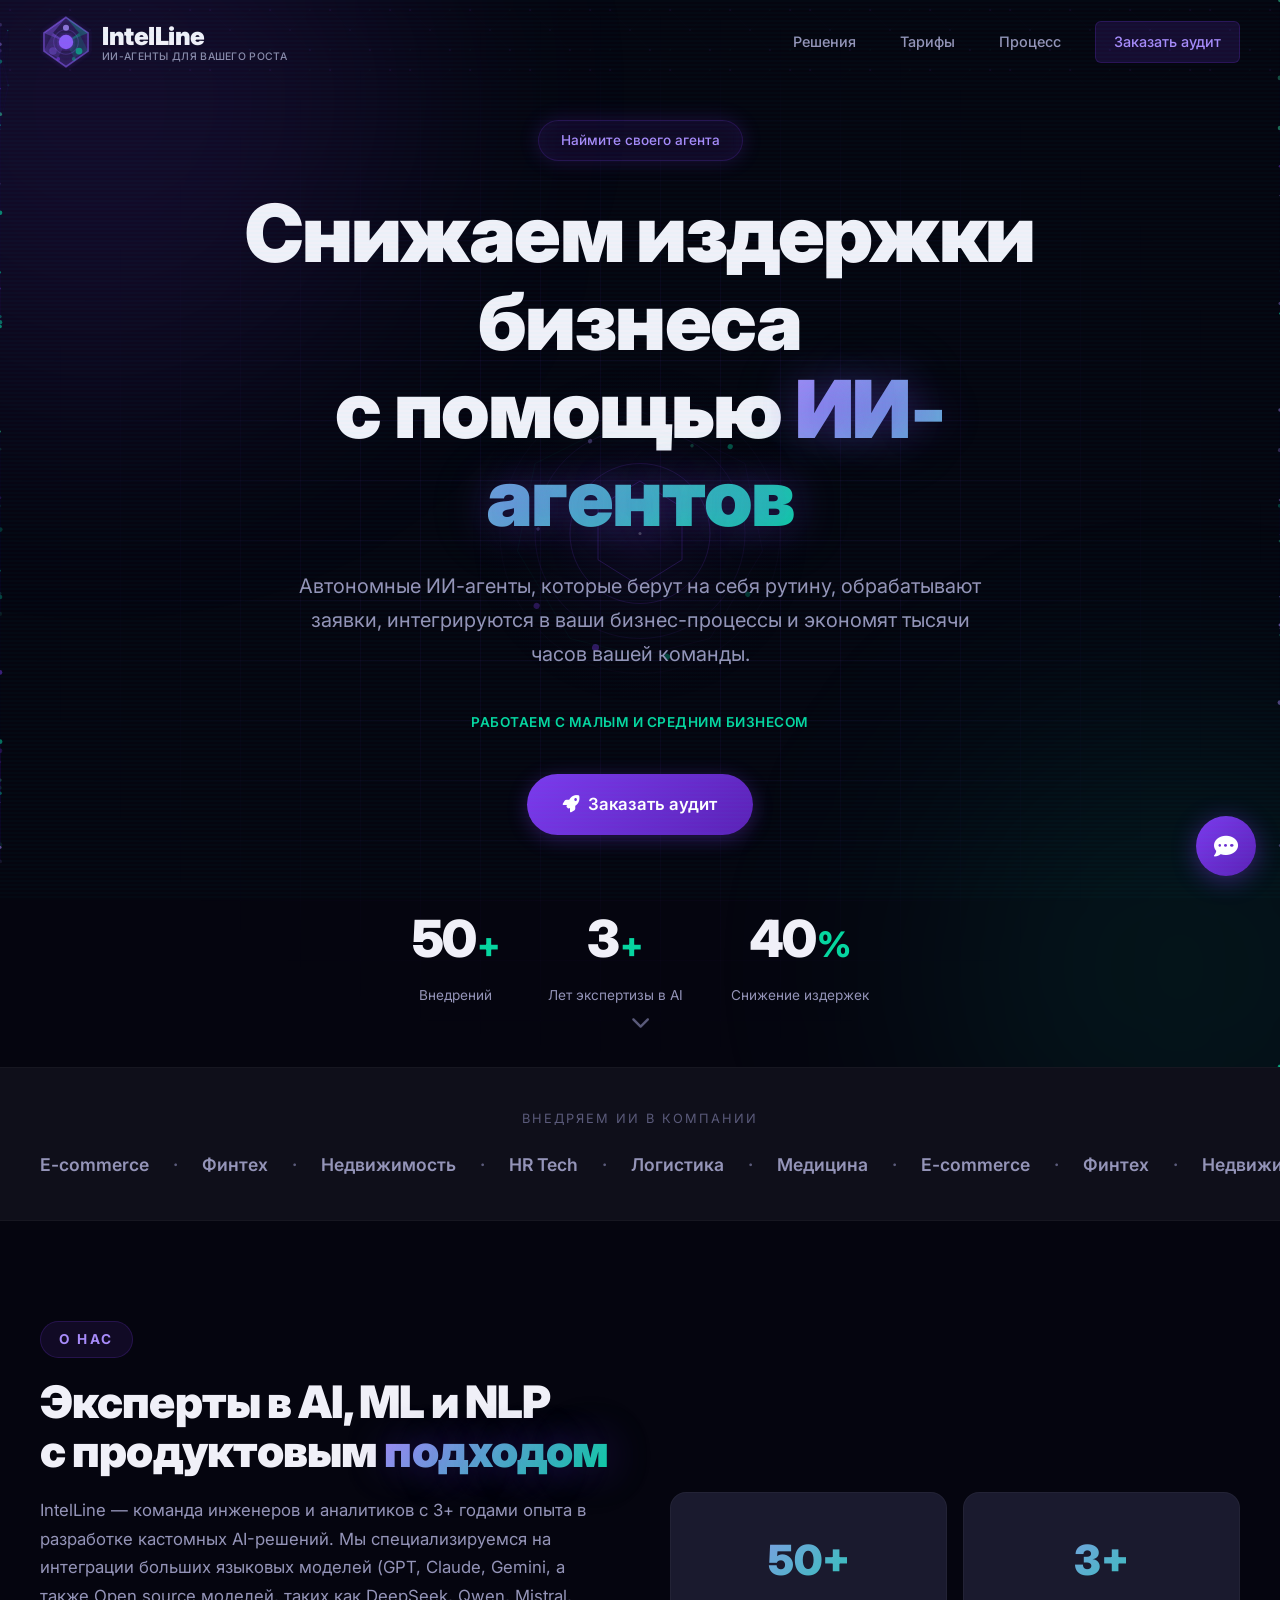
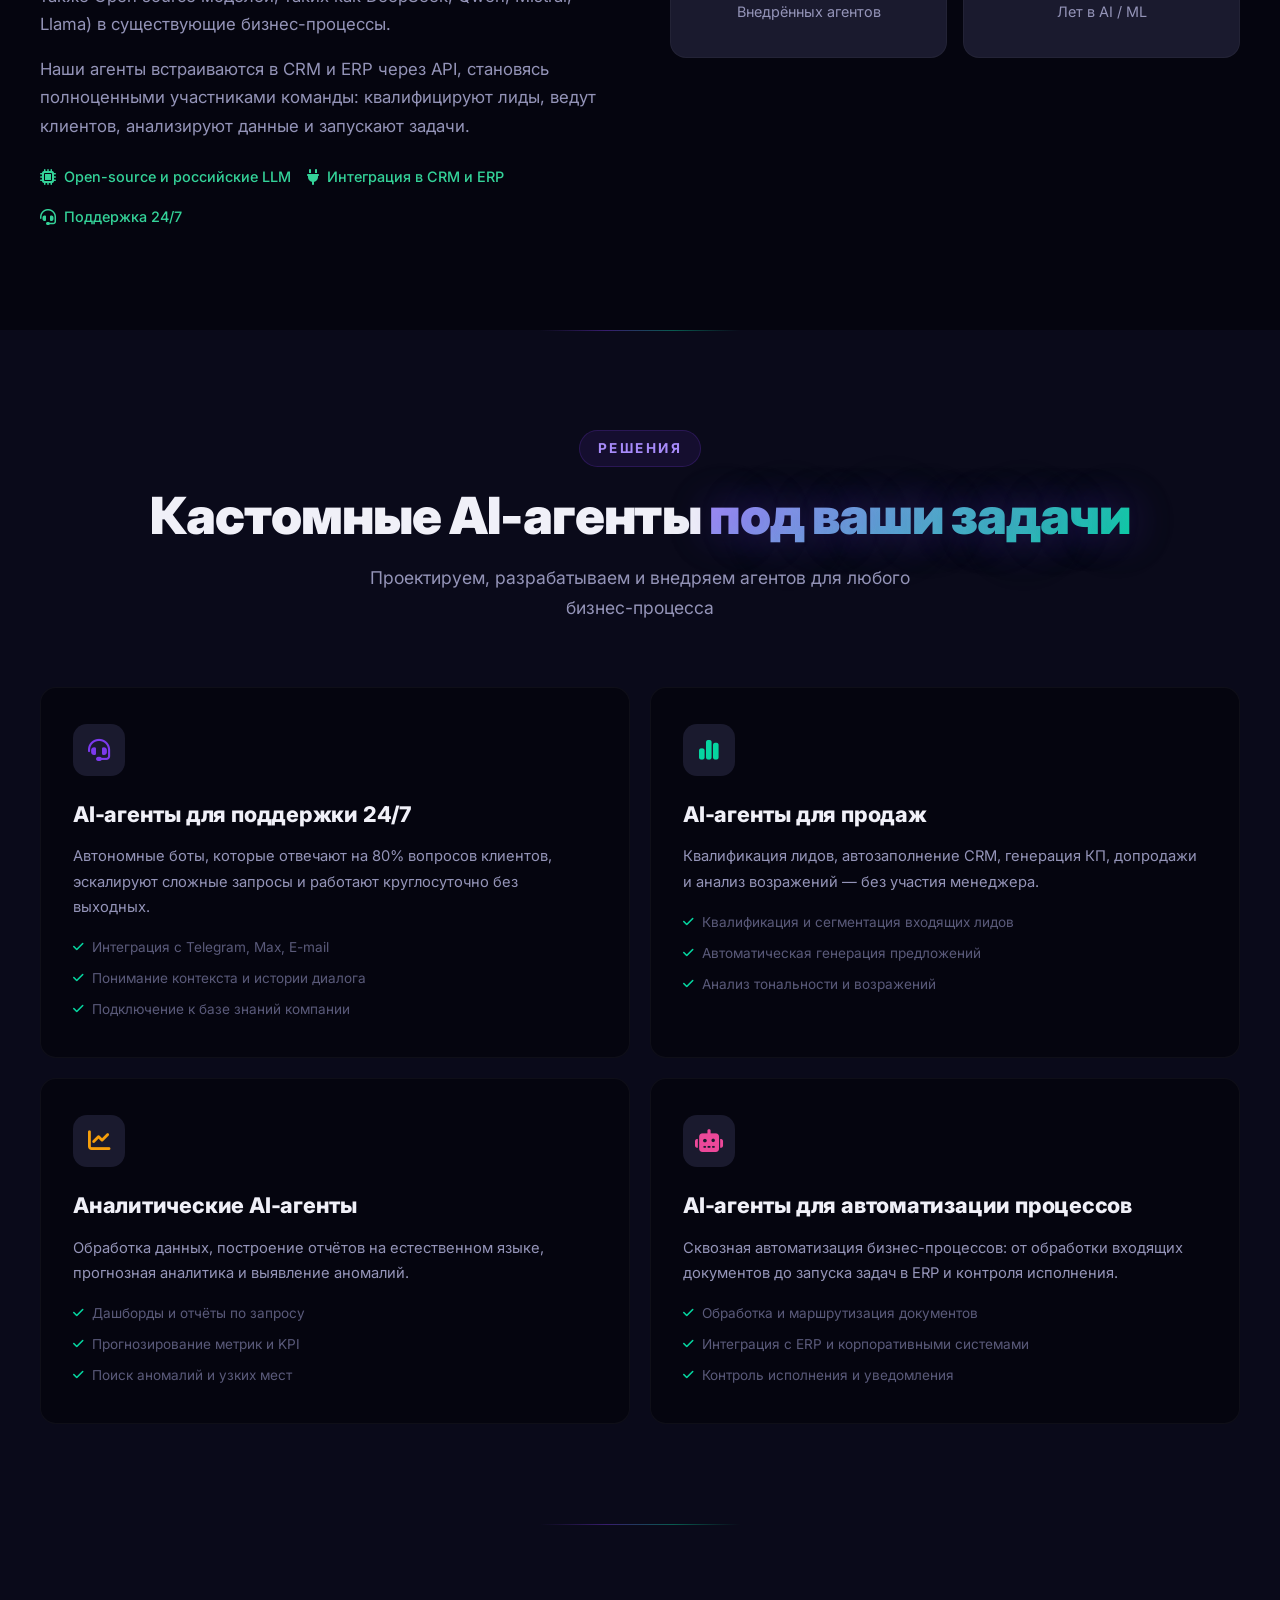
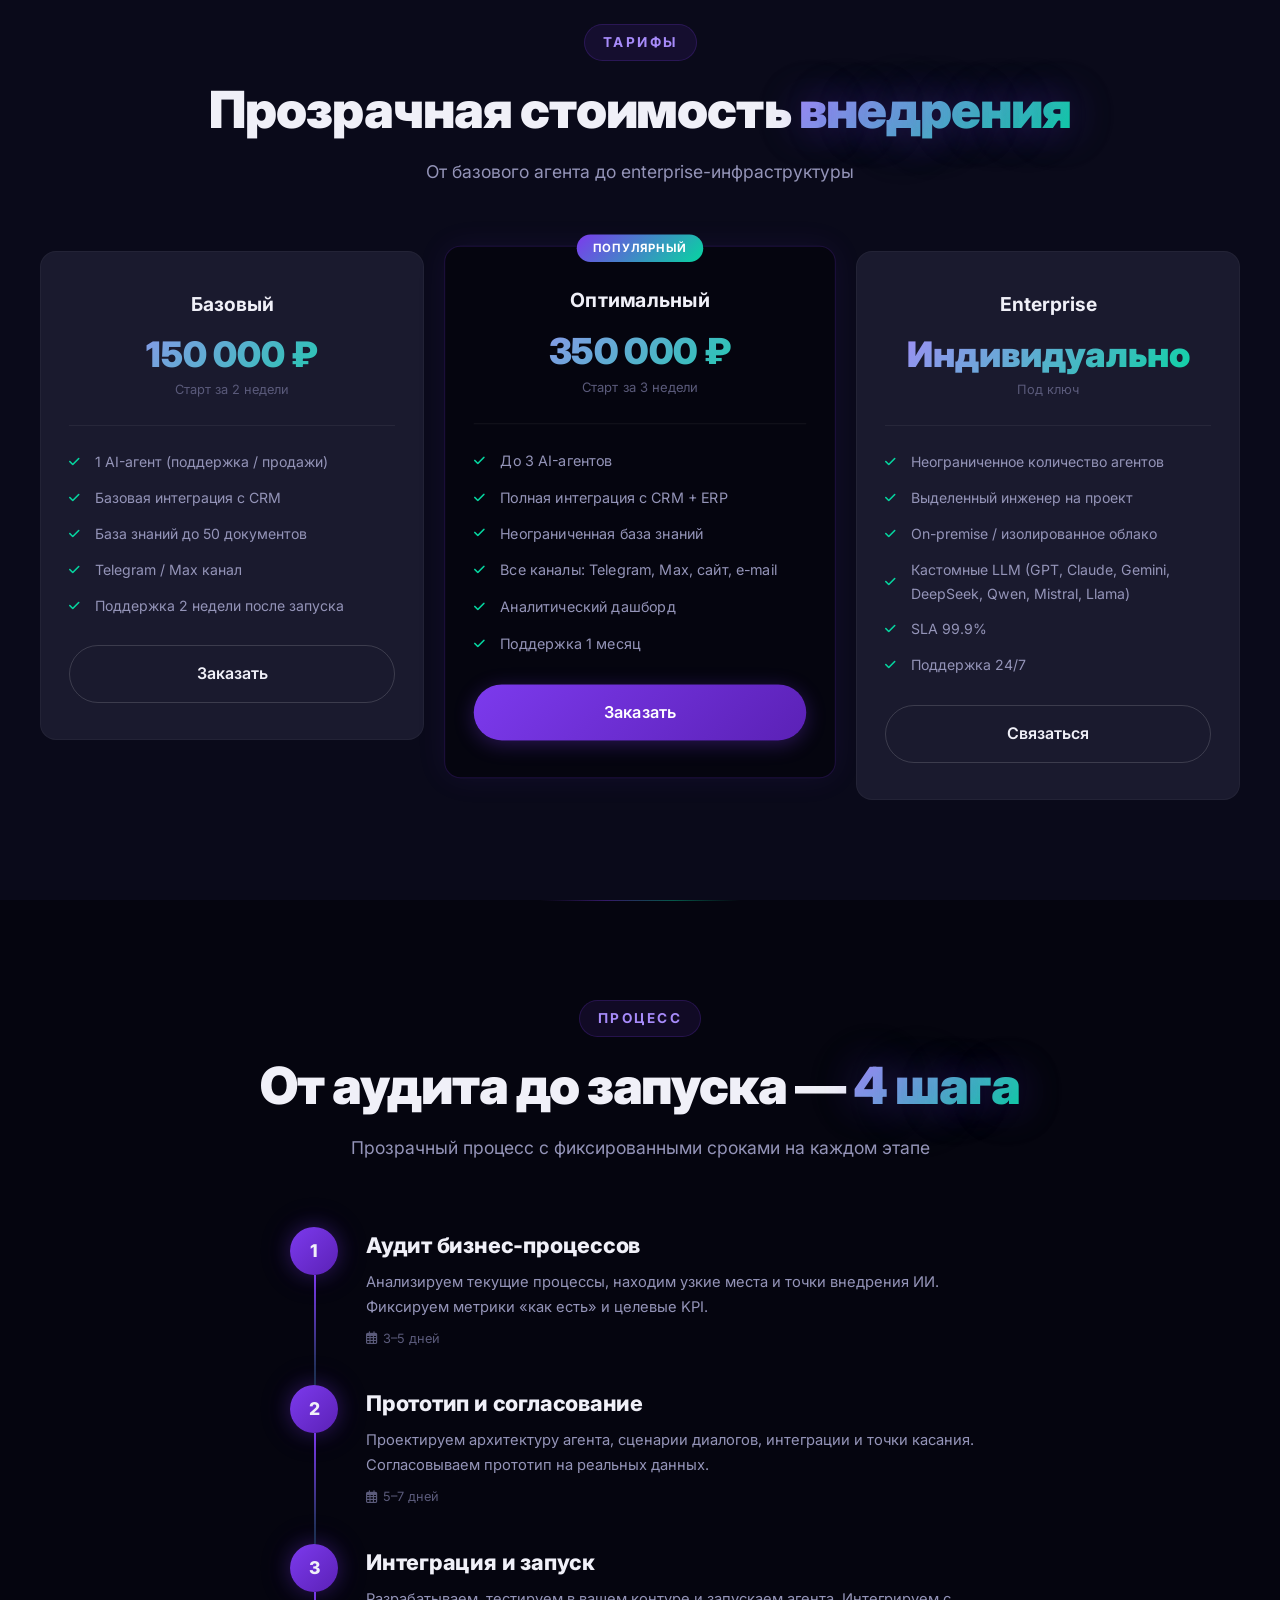
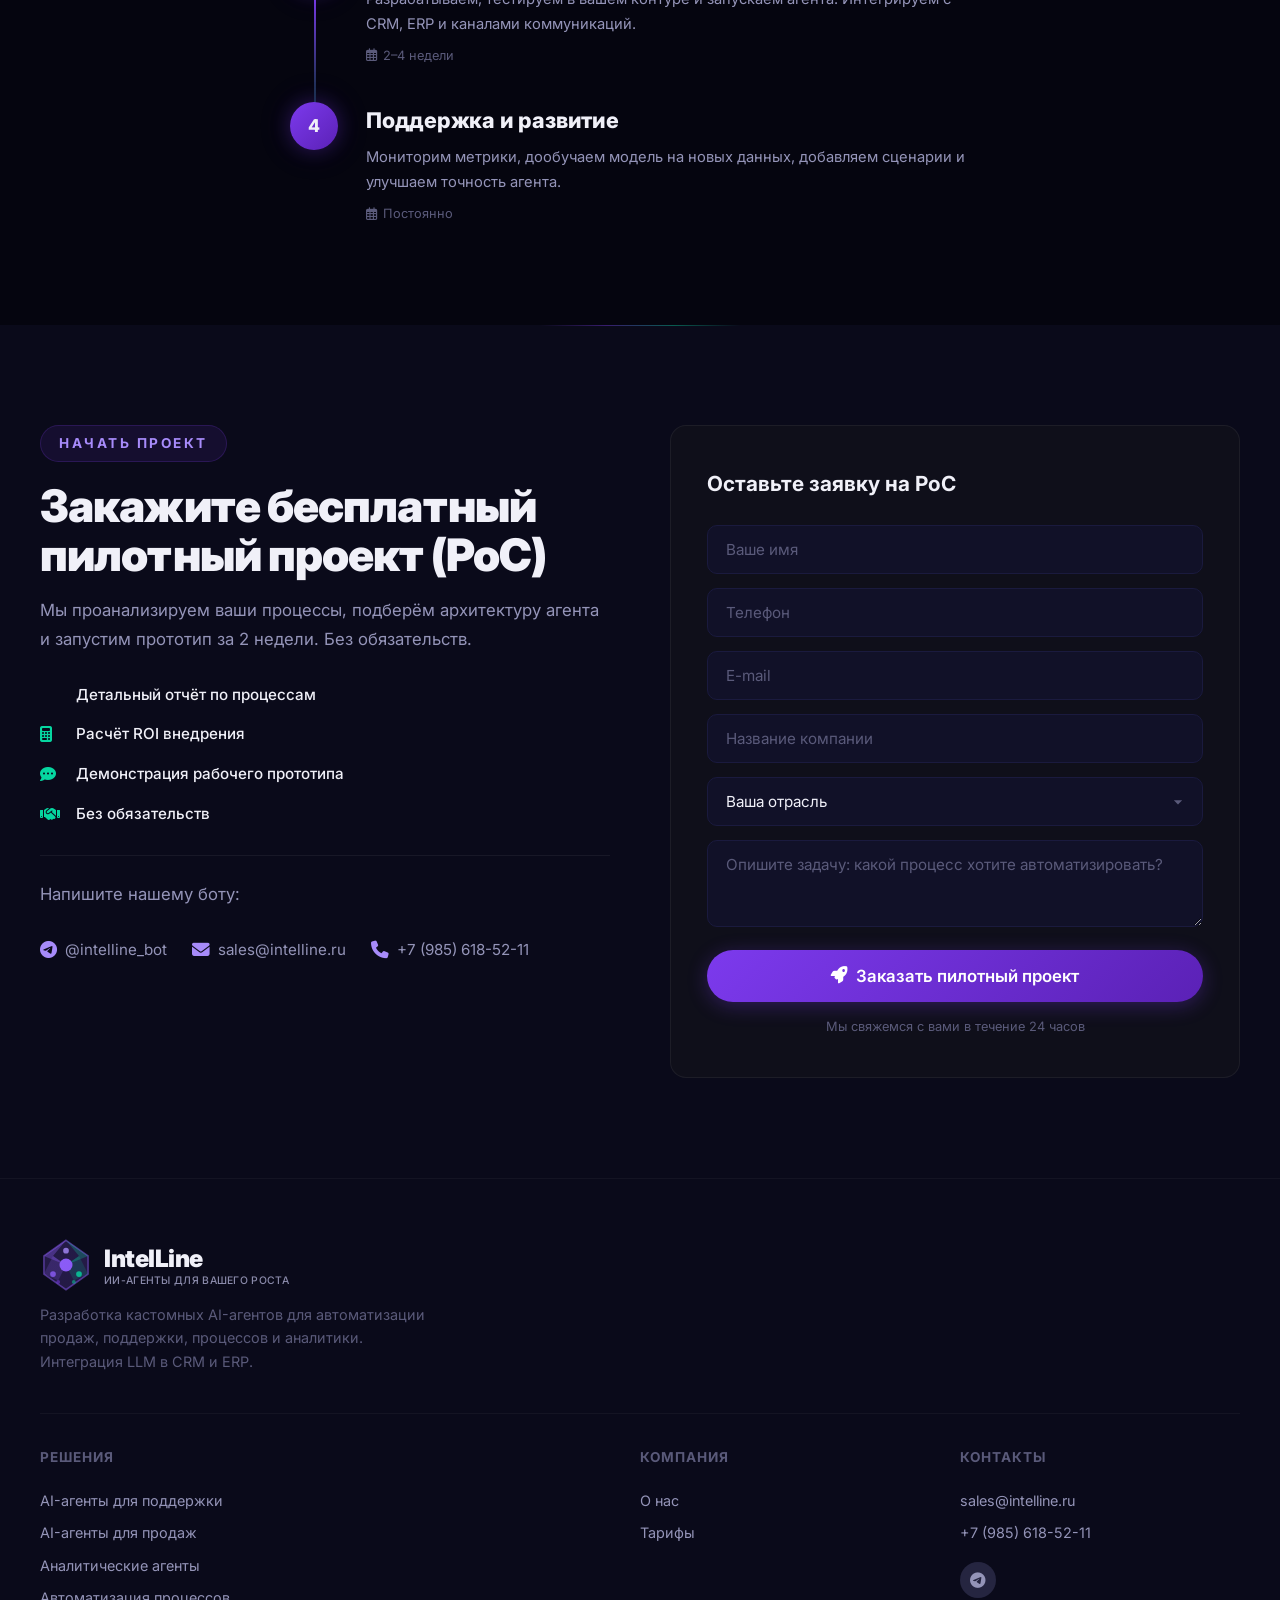
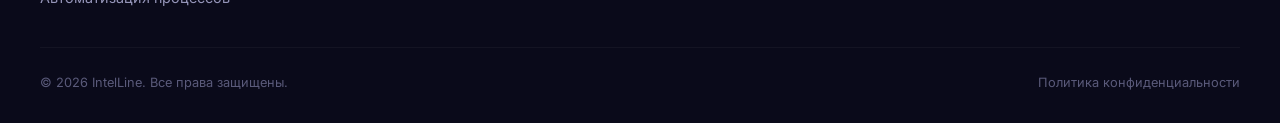
==== commit 108466e5: "chat: remove step flow, all input goes to Gemini, input shown on open" ====
--- a/index.html
+++ b/index.html
@@ -495,11 +495,6 @@
     </div>
   </div>
   <div class="chat-options" id="chatOptions">
-    <button class="chat-opt" data-val="E-commerce">E-commerce</button>
-    <button class="chat-opt" data-val="Финтех">Финтех</button>
-    <button class="chat-opt" data-val="Недвижимость">Недвижимость</button>
-    <button class="chat-opt" data-val="HR / Кадры">HR / Кадры</button>
-    <button class="chat-opt" data-val="Другое">Другое</button>
   </div>
   <div class="chat-input-area" id="chatInputArea">
     <input type="text" class="chat-input" id="chatInput" placeholder="Введите сообщение..." disabled>
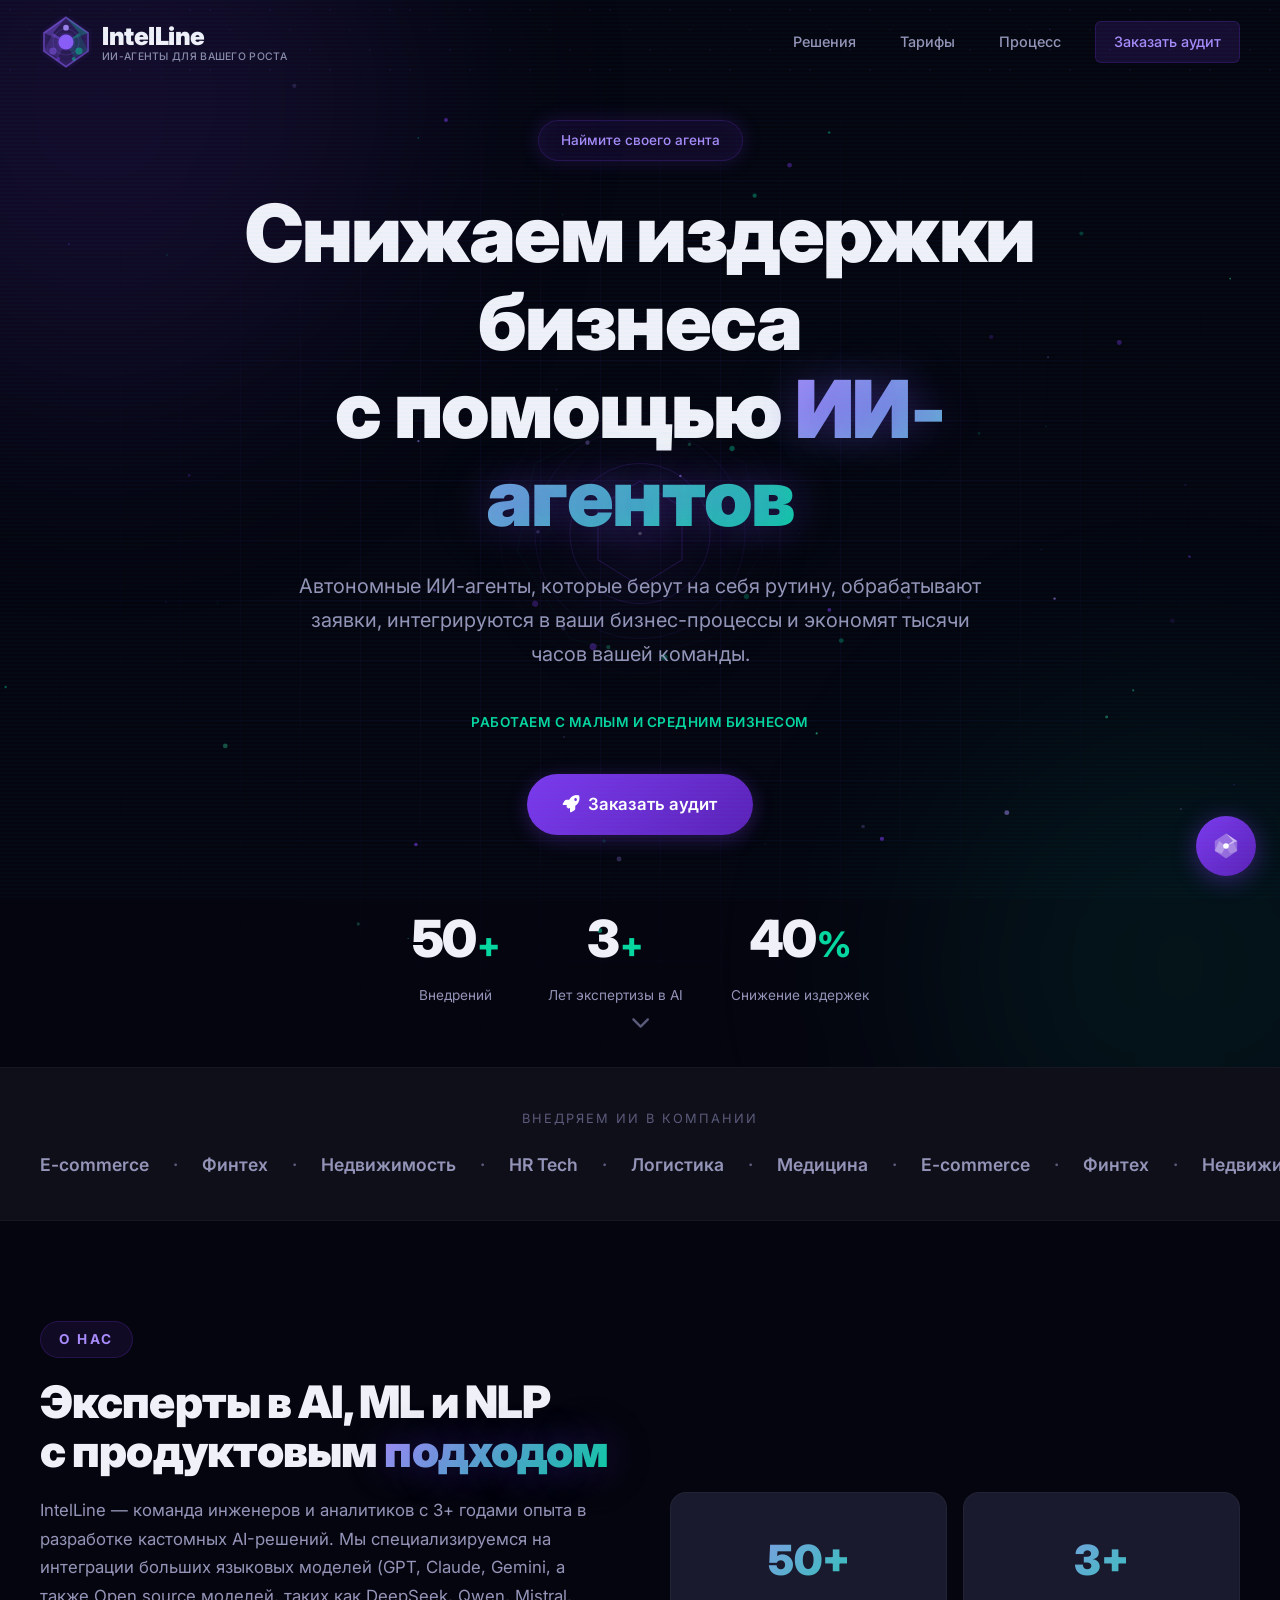
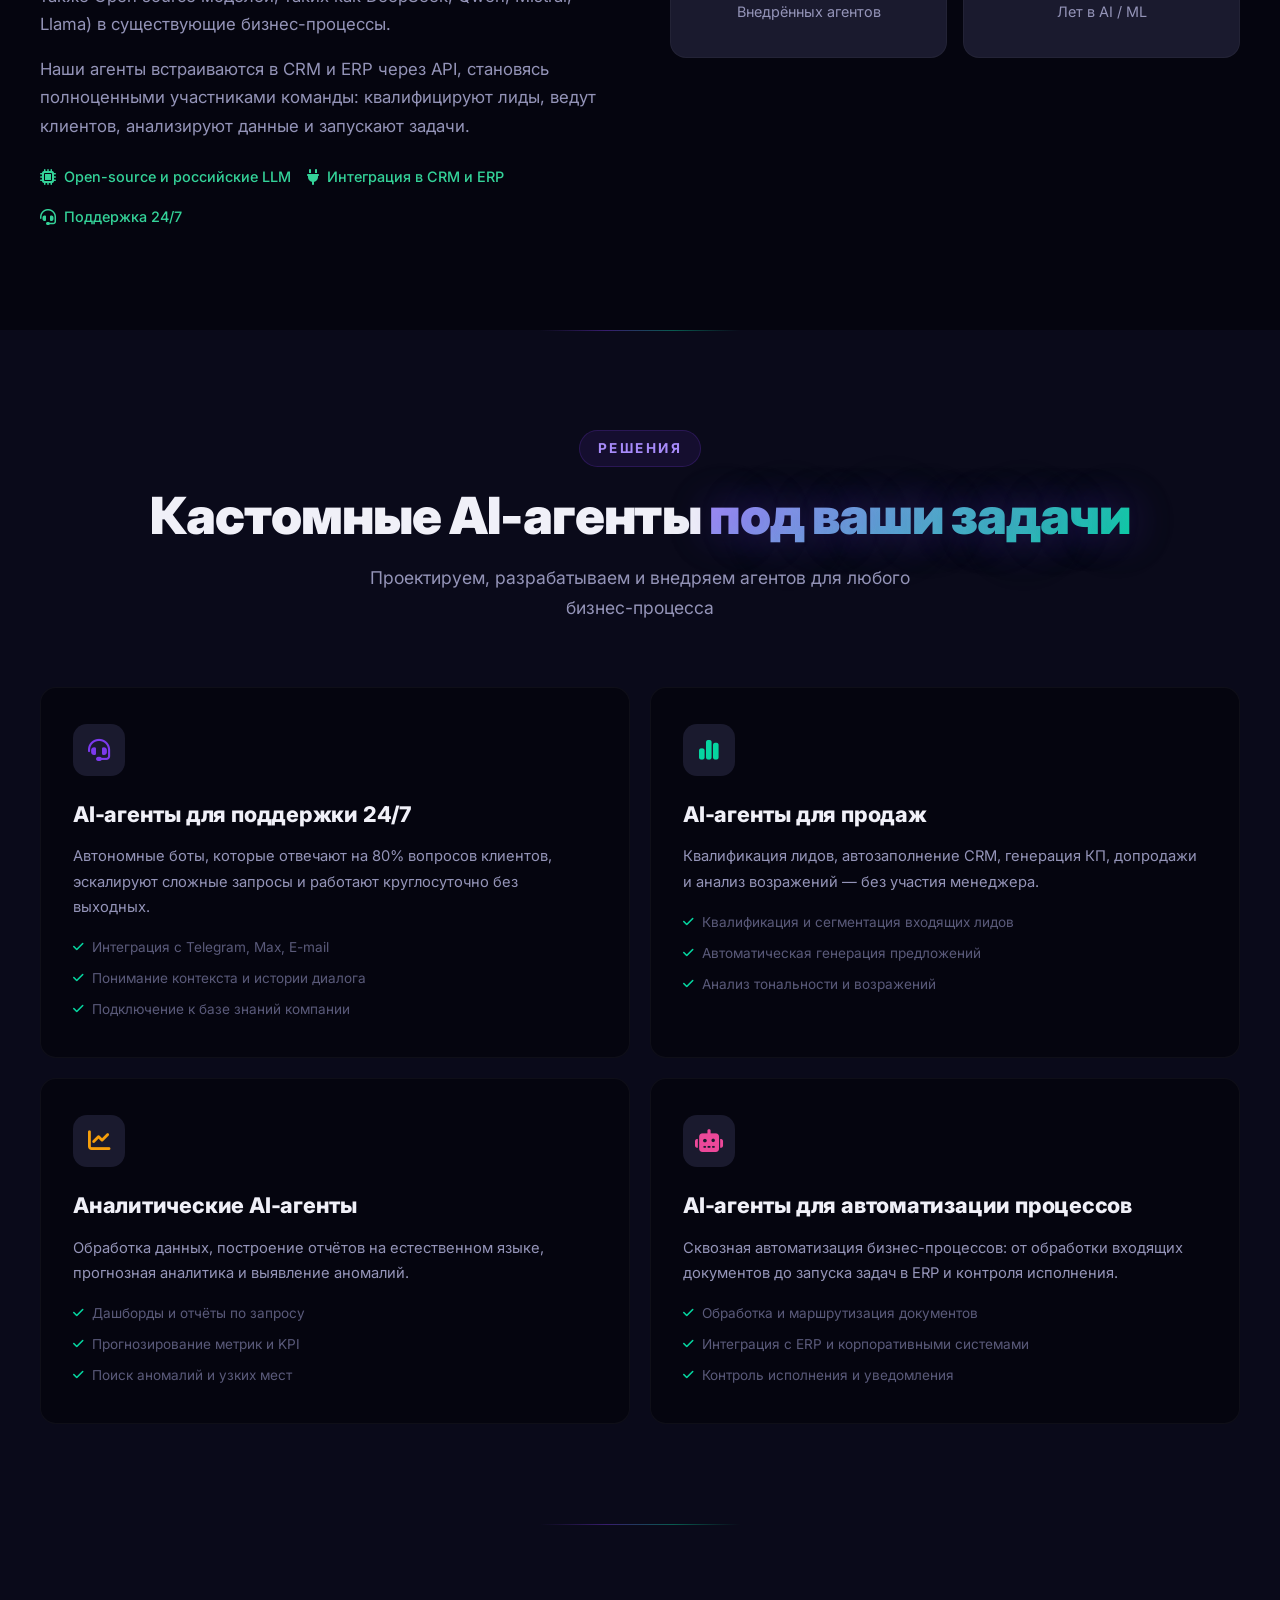
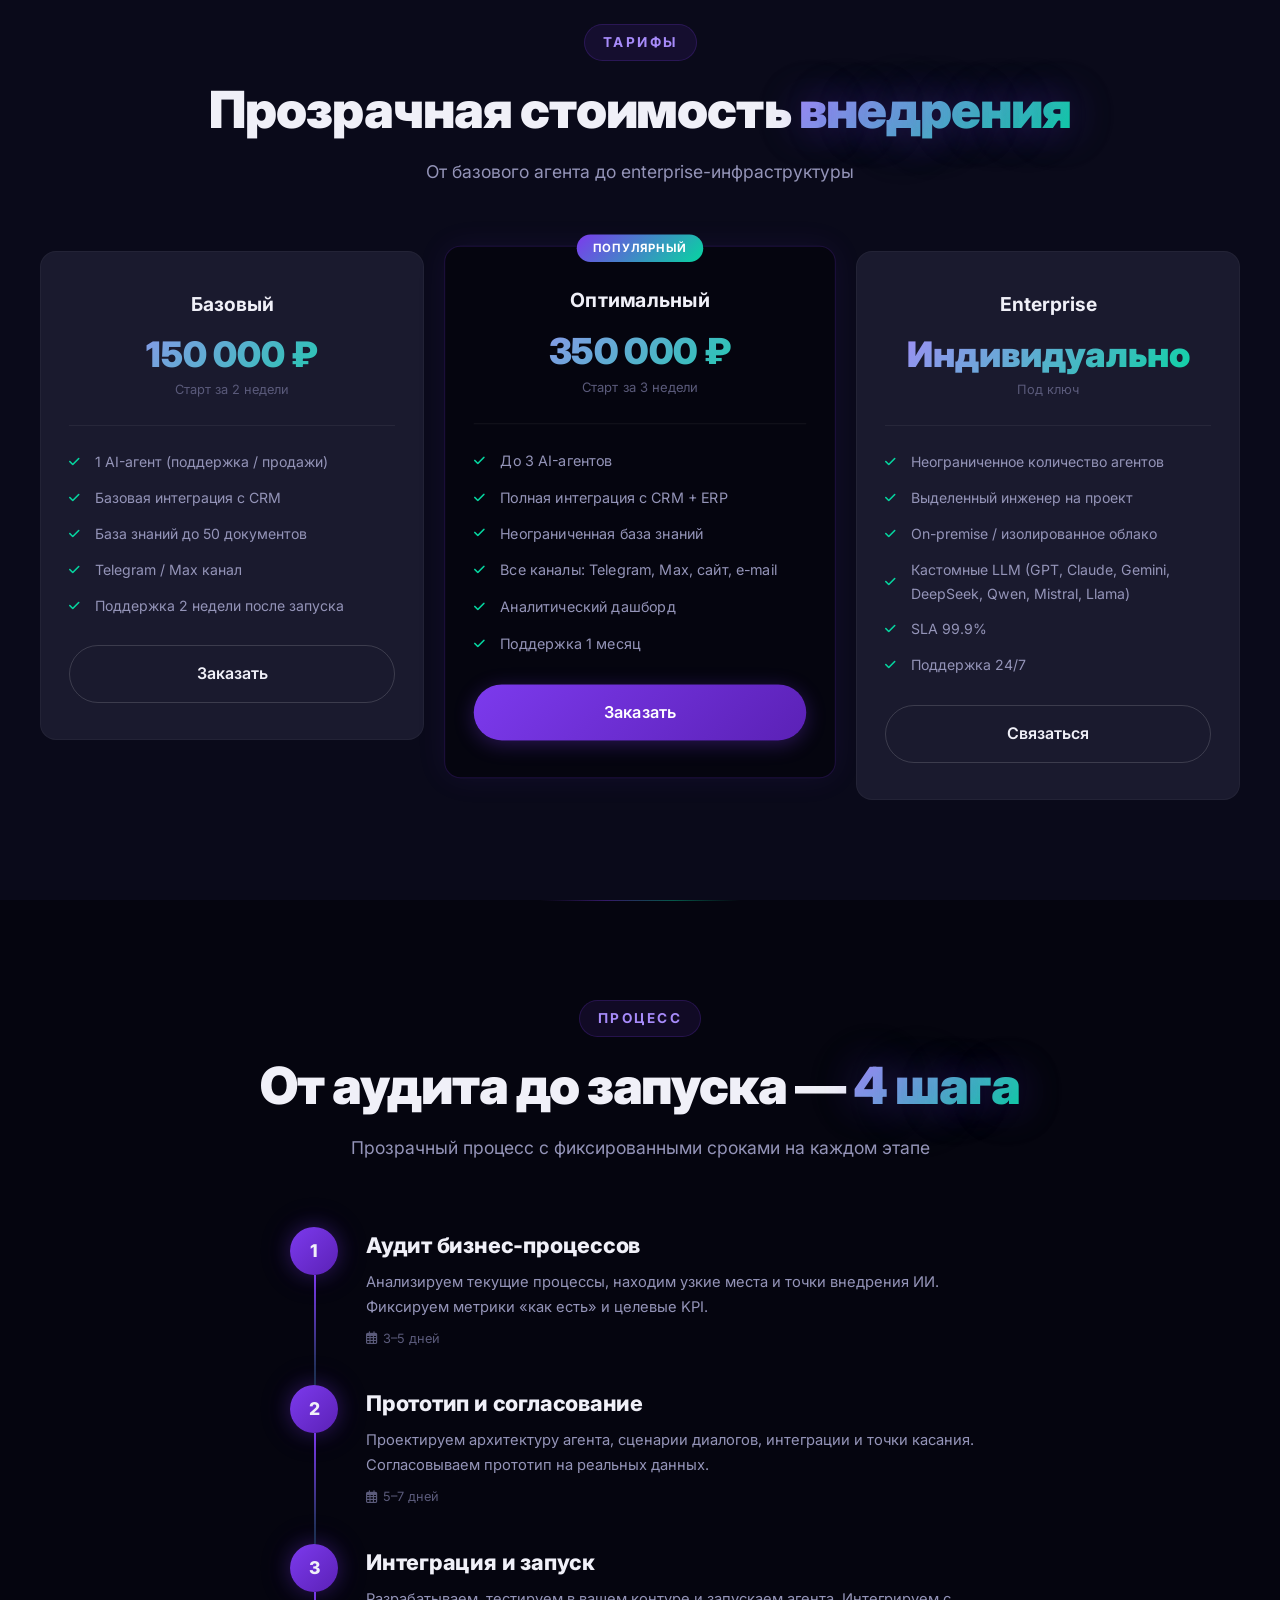
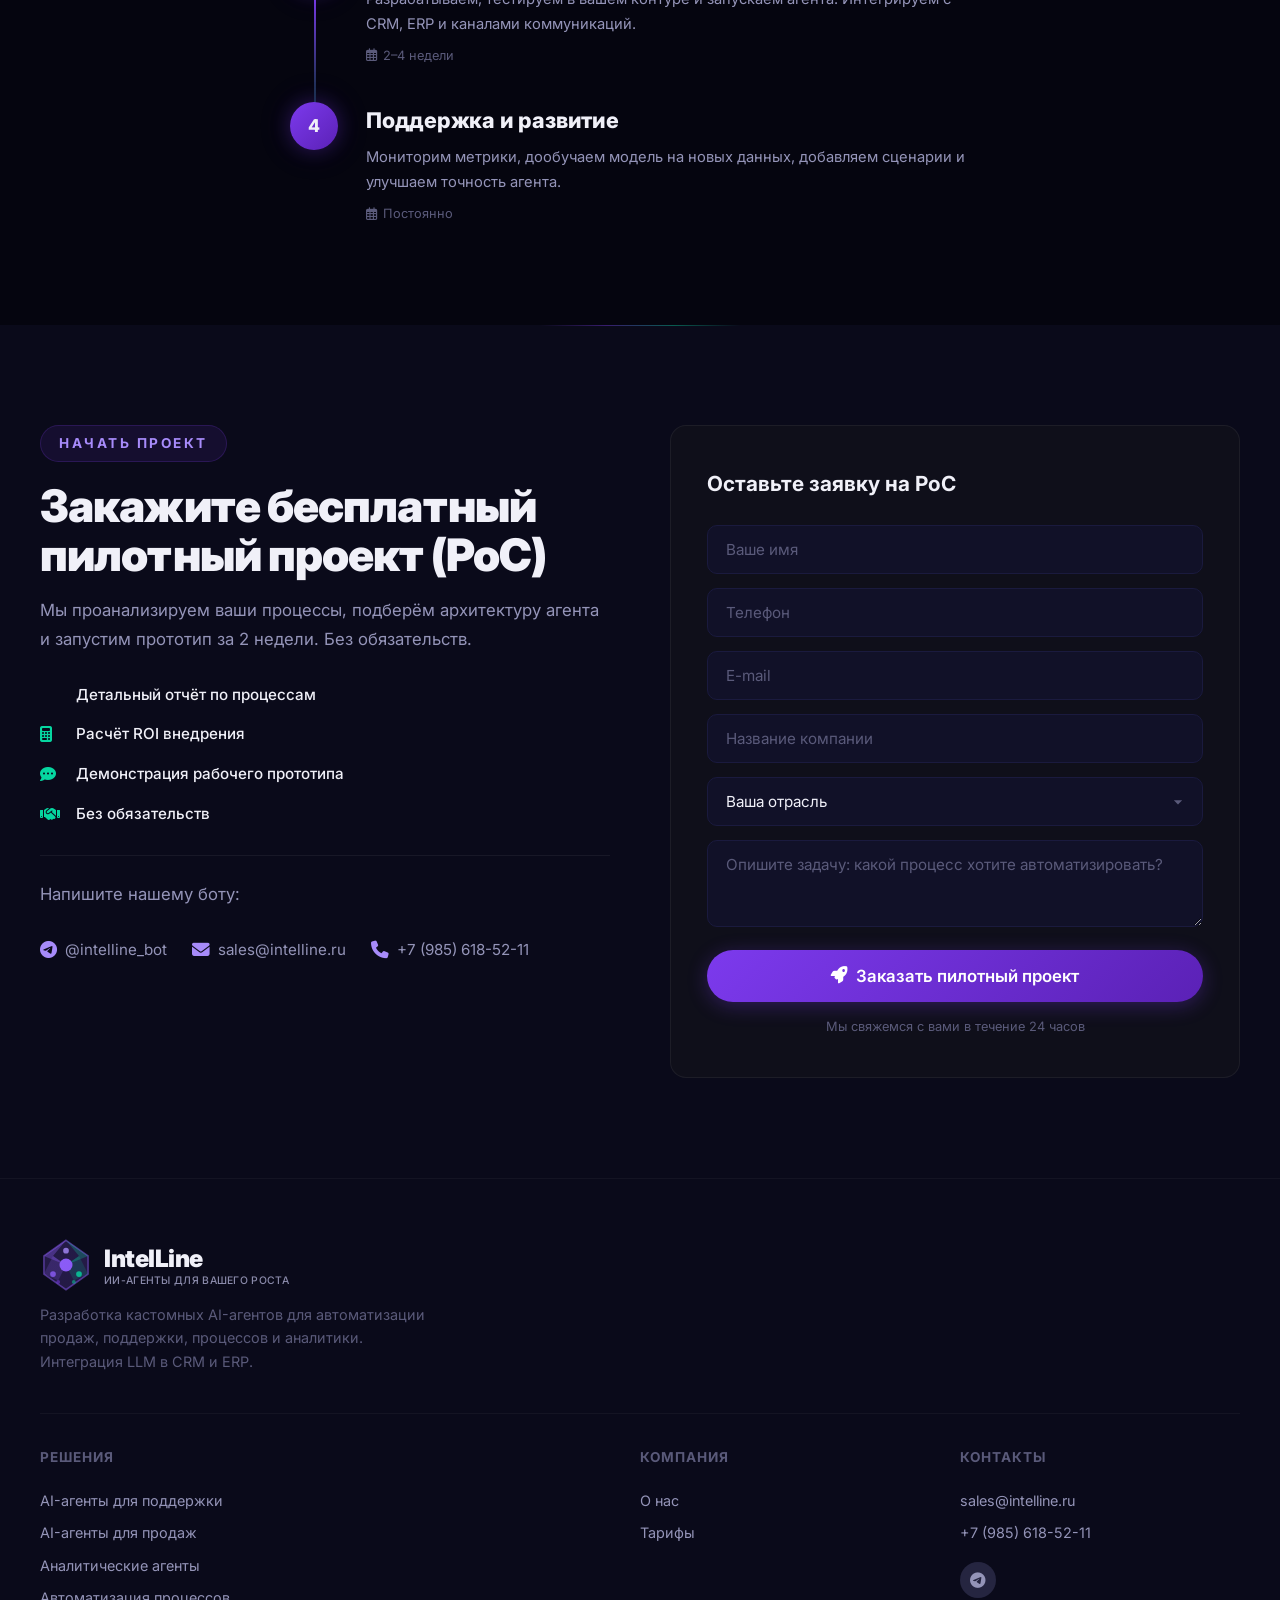
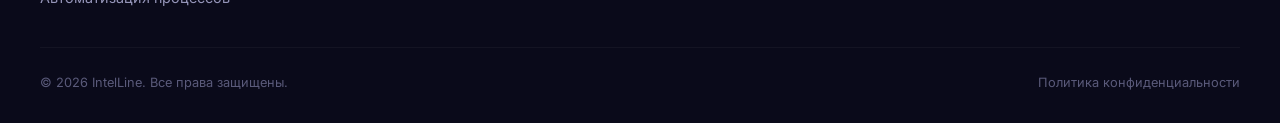
==== commit 61fc697c: "add company logo SVG to chat bubble and avatar" ====
--- a/index.html
+++ b/index.html
@@ -470,14 +470,26 @@
 </footer>
 
 <div class="chat-bubble" id="chatBubble">
-  <i class="fas fa-comment-dots"></i>
+  <svg viewBox="0 0 40 40" fill="none" width="28" height="28">
+    <path d="M20 2L36 13V27L20 38L4 27V13L20 2Z" fill="currentColor" opacity="0.3"/>
+    <path d="M20 2L30 13L20 20L36 13L20 2Z" fill="currentColor" opacity="0.5"/>
+    <path d="M10 13L20 20L14 31L4 27L10 13Z" fill="currentColor" opacity="0.3"/>
+    <path d="M30 13L20 20L26 31L36 27L30 13Z" fill="currentColor" opacity="0.2"/>
+    <circle cx="20" cy="20" r="4" fill="currentColor"/>
+  </svg>
 </div>
 
 <div class="chat-panel" id="chatPanel">
   <div class="chat-header">
     <div class="chat-header-info">
       <div class="chat-avatar">
-        <i class="fas fa-robot"></i>
+        <svg viewBox="0 0 40 40" fill="none" width="20" height="20">
+          <path d="M20 2L36 13V27L20 38L4 27V13L20 2Z" fill="currentColor" opacity="0.3"/>
+          <path d="M20 2L30 13L20 20L36 13L20 2Z" fill="currentColor" opacity="0.5"/>
+          <path d="M10 13L20 20L14 31L4 27L10 13Z" fill="currentColor" opacity="0.3"/>
+          <path d="M30 13L20 20L26 31L36 27L30 13Z" fill="currentColor" opacity="0.2"/>
+          <circle cx="20" cy="20" r="4" fill="currentColor"/>
+        </svg>
       </div>
       <div>
         <div class="chat-header-name">IntelLine AI</div>
--- a/css/style.css
+++ b/css/style.css
@@ -1722,8 +1722,8 @@
   .footer-col a { padding: 6px 0; min-height: 40px; }
   .footer-bottom { flex-direction: column; gap: 8px; text-align: center; font-size: 0.75rem; }
 
-  .chat-panel { right: 12px; bottom: 84px; width: calc(100vw - 24px); height: 60vh; max-height: 500px; }
-  .chat-bubble { right: 16px; bottom: 16px; width: 54px; height: 54px; font-size: 1.3rem; }
+  .chat-panel { right: 12px; left: auto; bottom: 84px; width: calc(100vw - 24px); height: 60vh; max-height: 500px; }
+  .chat-bubble { right: 16px; left: auto; bottom: 16px; width: 54px; height: 54px; font-size: 1.3rem; }
   .chat-messages { padding: 12px 16px; }
   .chat-header { padding: 14px 16px; }
   .chat-msg-text { font-size: 0.85rem; padding: 10px 14px; }
@@ -1767,8 +1767,8 @@
 
   .contact-form { padding: 24px 20px; }
 
-  .chat-panel { right: 8px; bottom: 80px; width: calc(100vw - 16px); height: 55vh; border-radius: 14px; }
-  .chat-bubble { right: 12px; bottom: 12px; width: 50px; height: 50px; font-size: 1.2rem; }
+  .chat-panel { right: 8px; left: auto; bottom: 80px; width: calc(100vw - 16px); height: 55vh; border-radius: 14px; }
+  .chat-bubble { right: 12px; left: auto; bottom: 12px; width: 50px; height: 50px; font-size: 1.2rem; }
 }
 
 @media (max-width: 360px) {
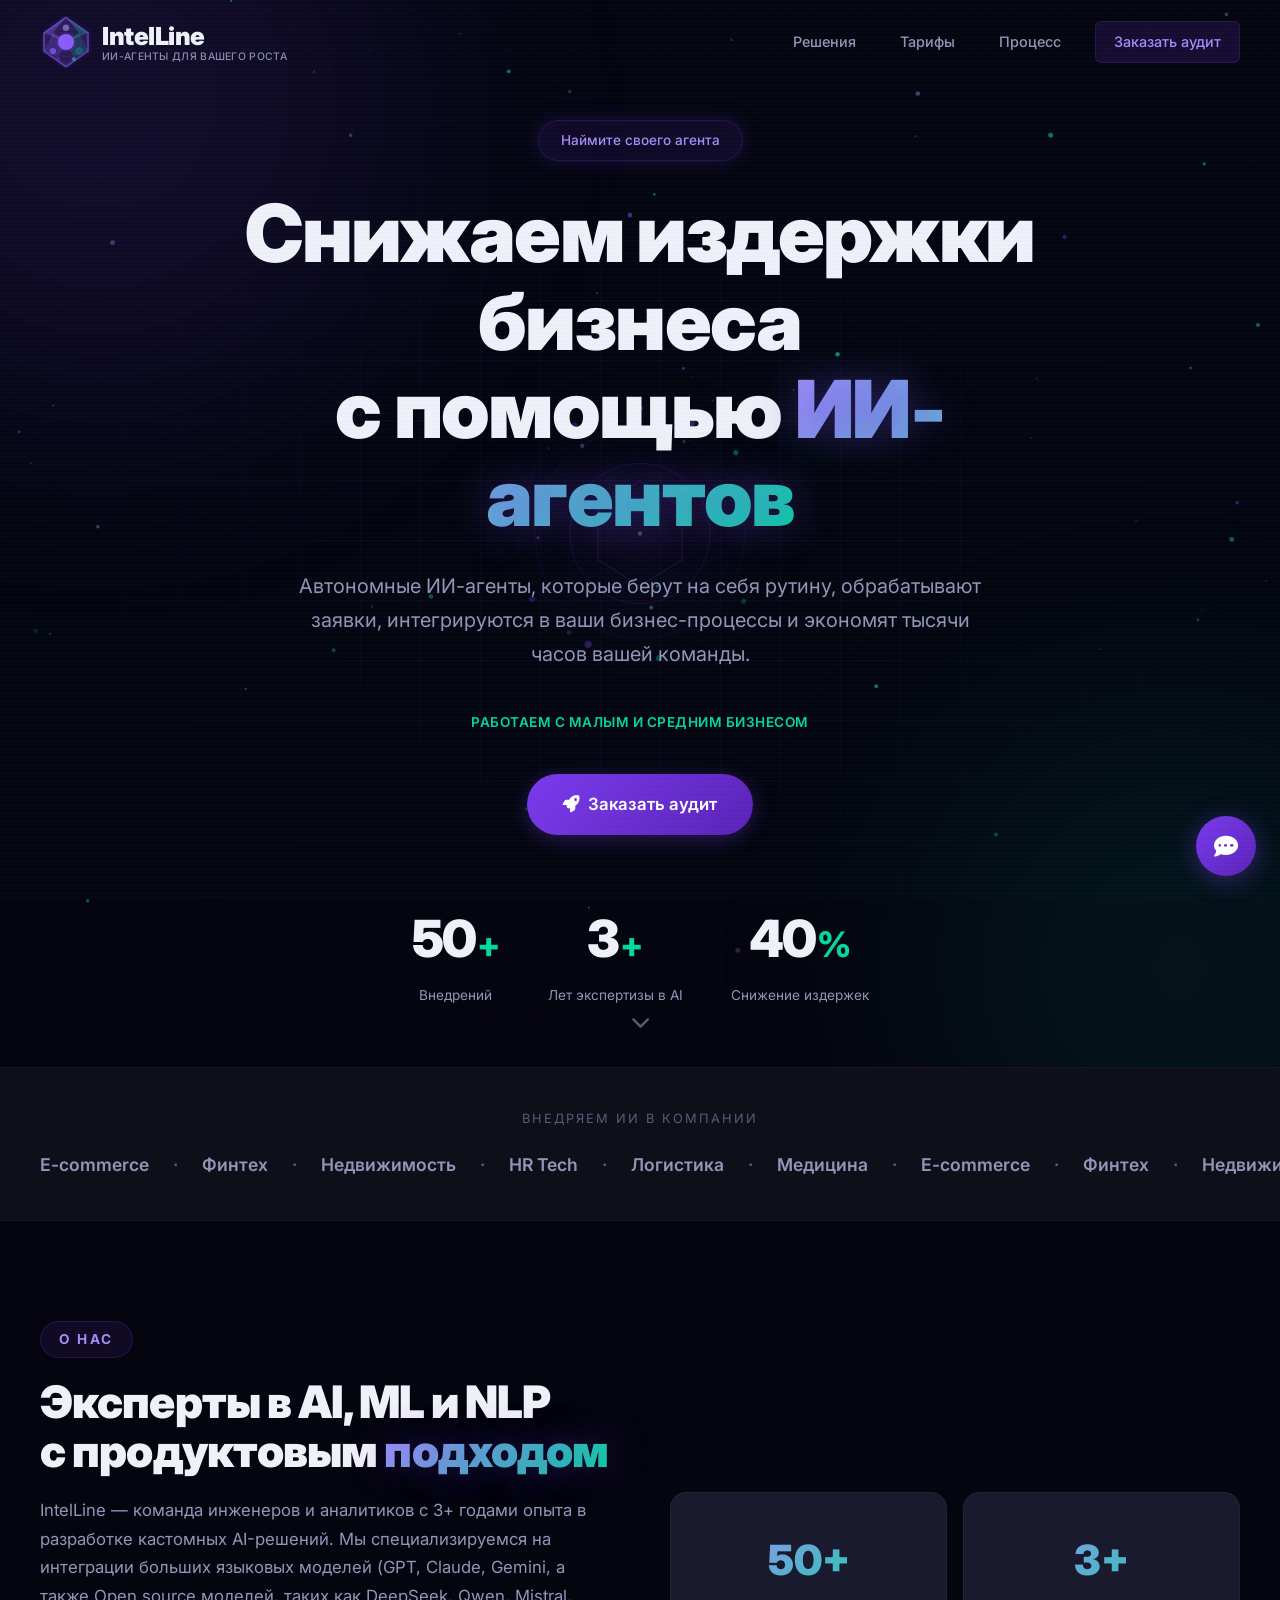
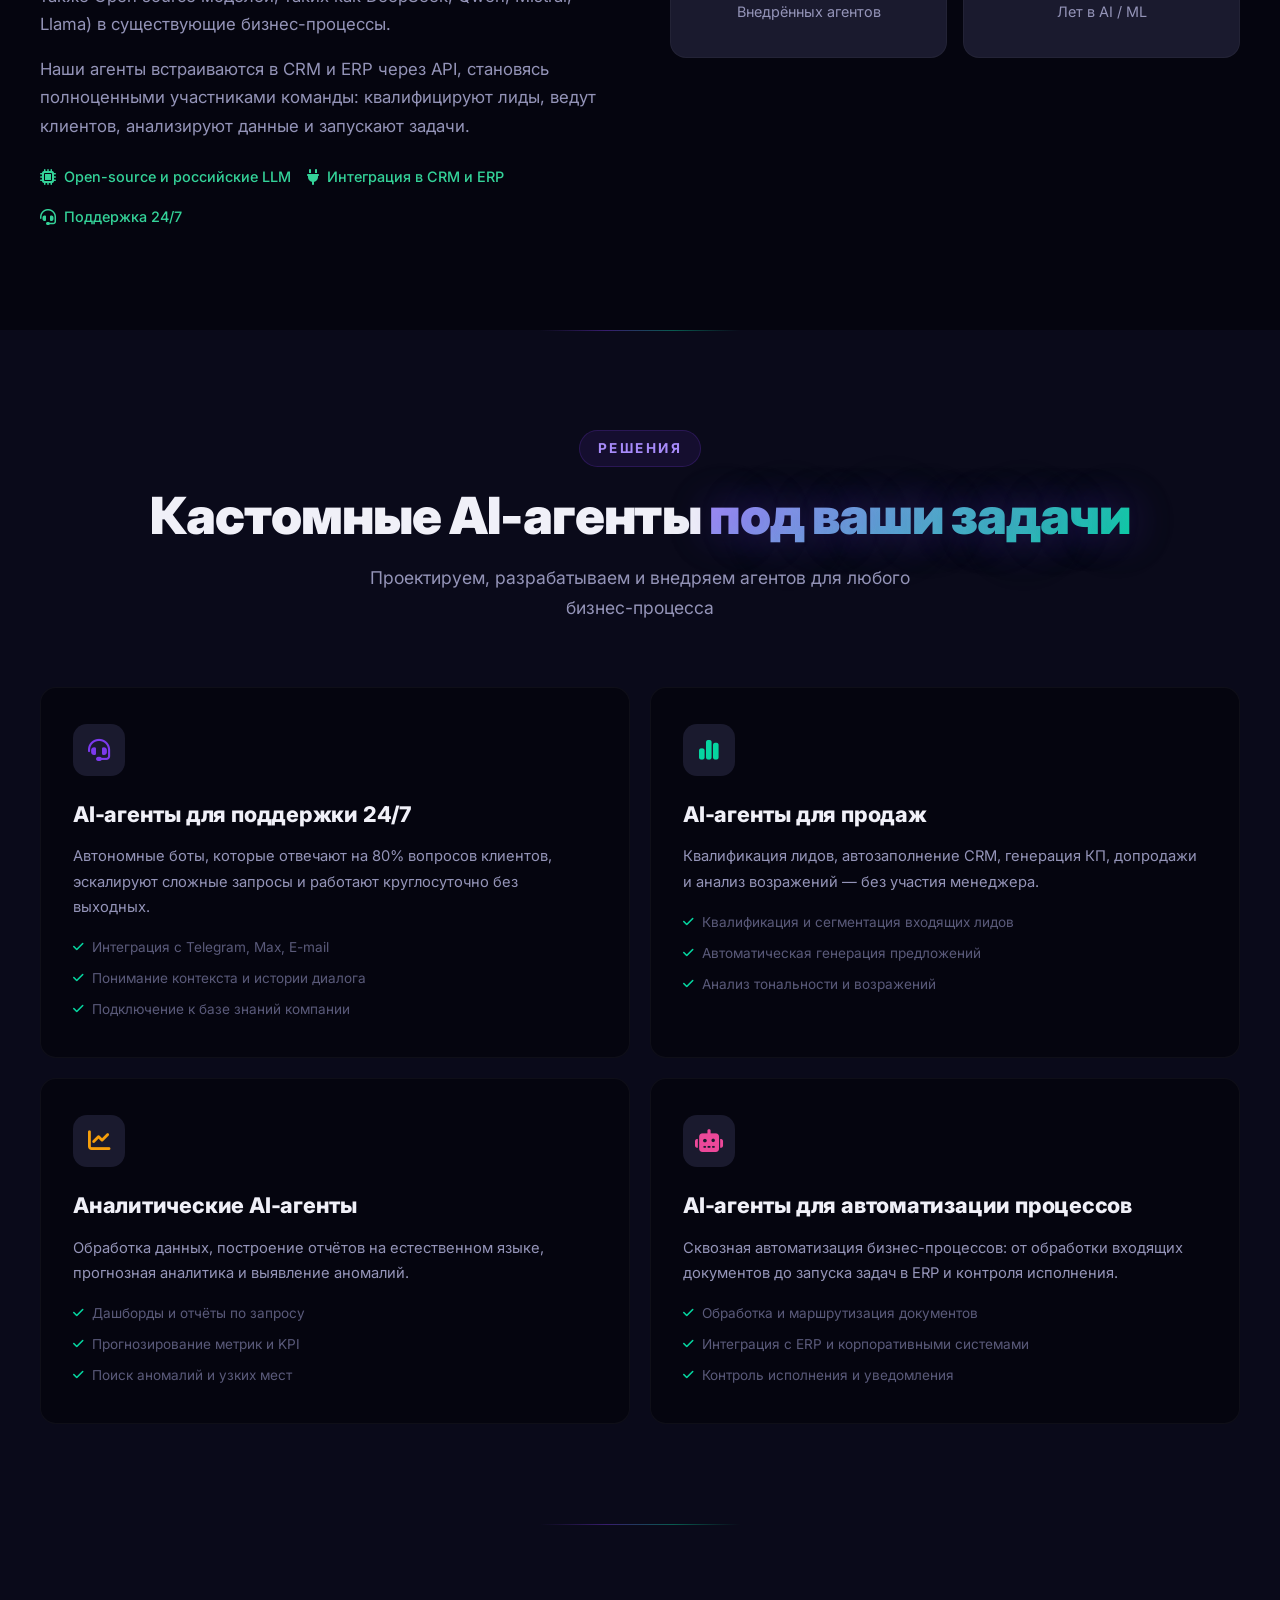
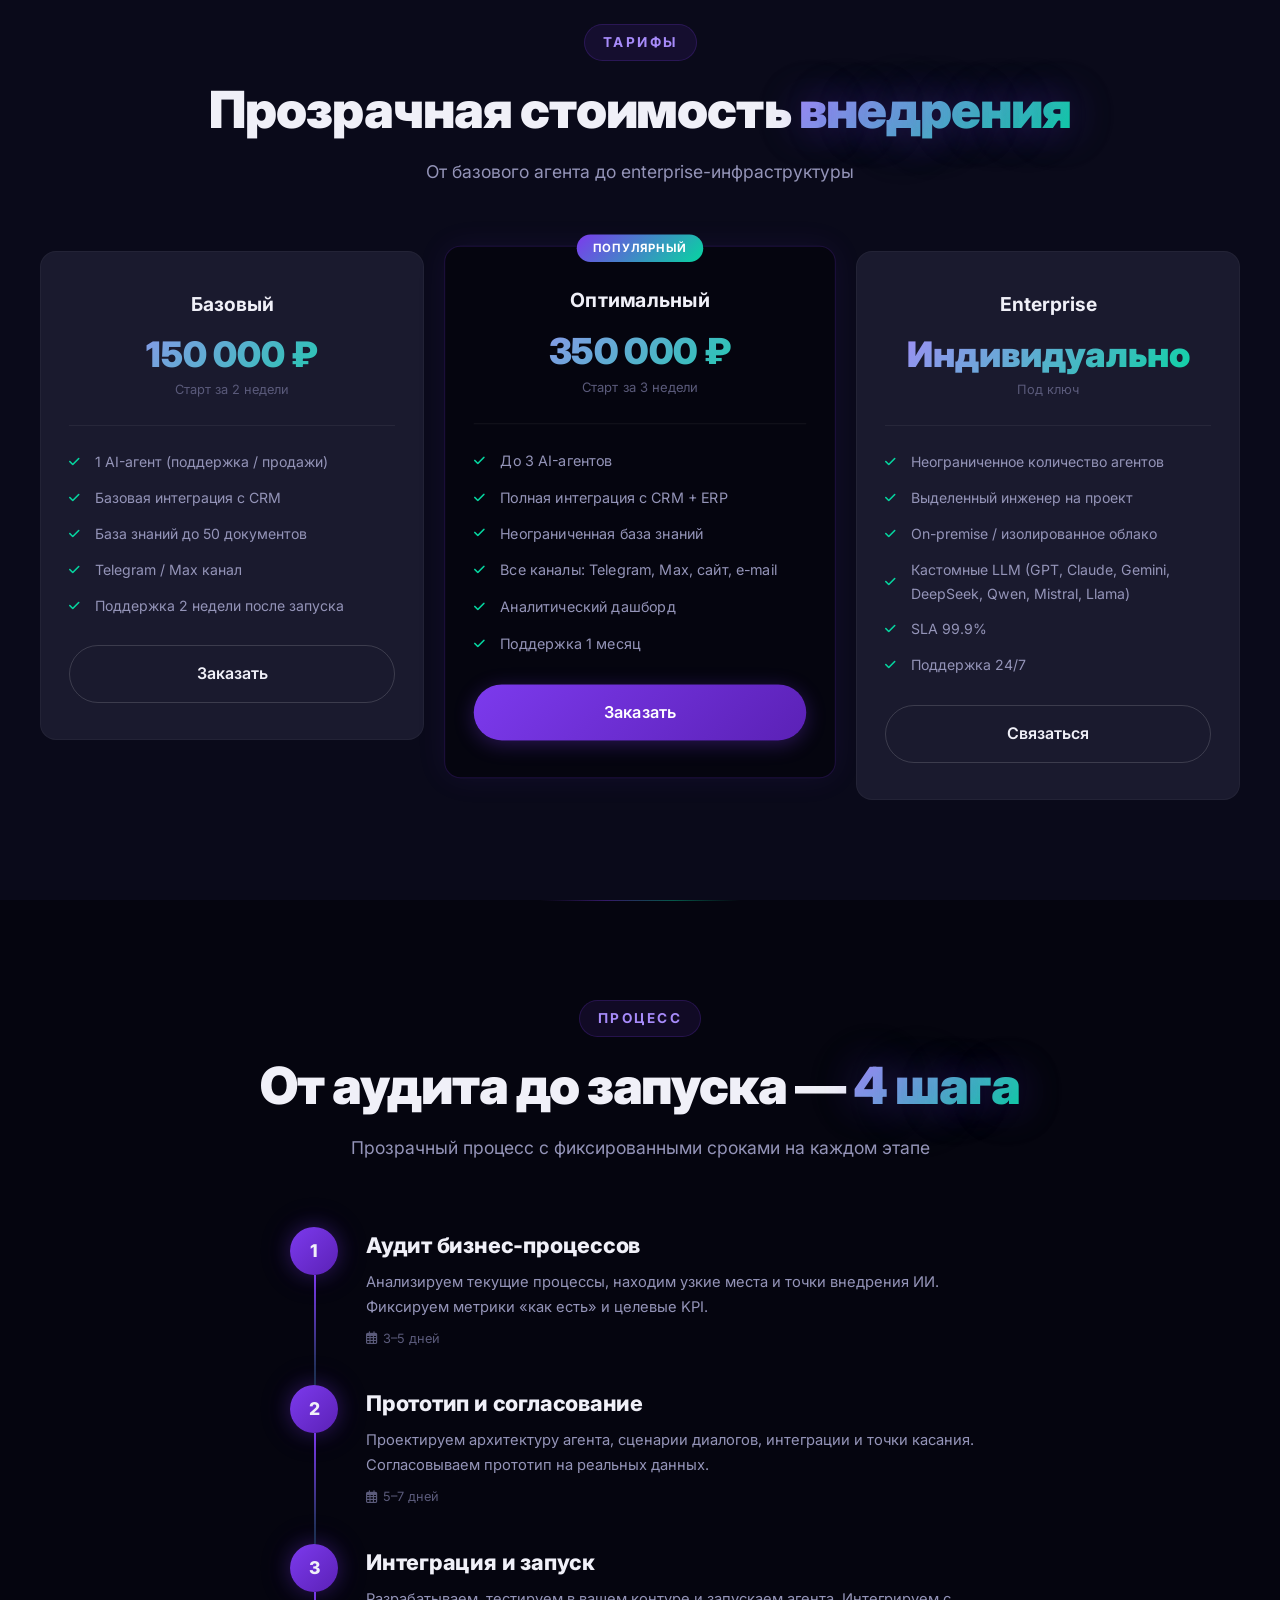
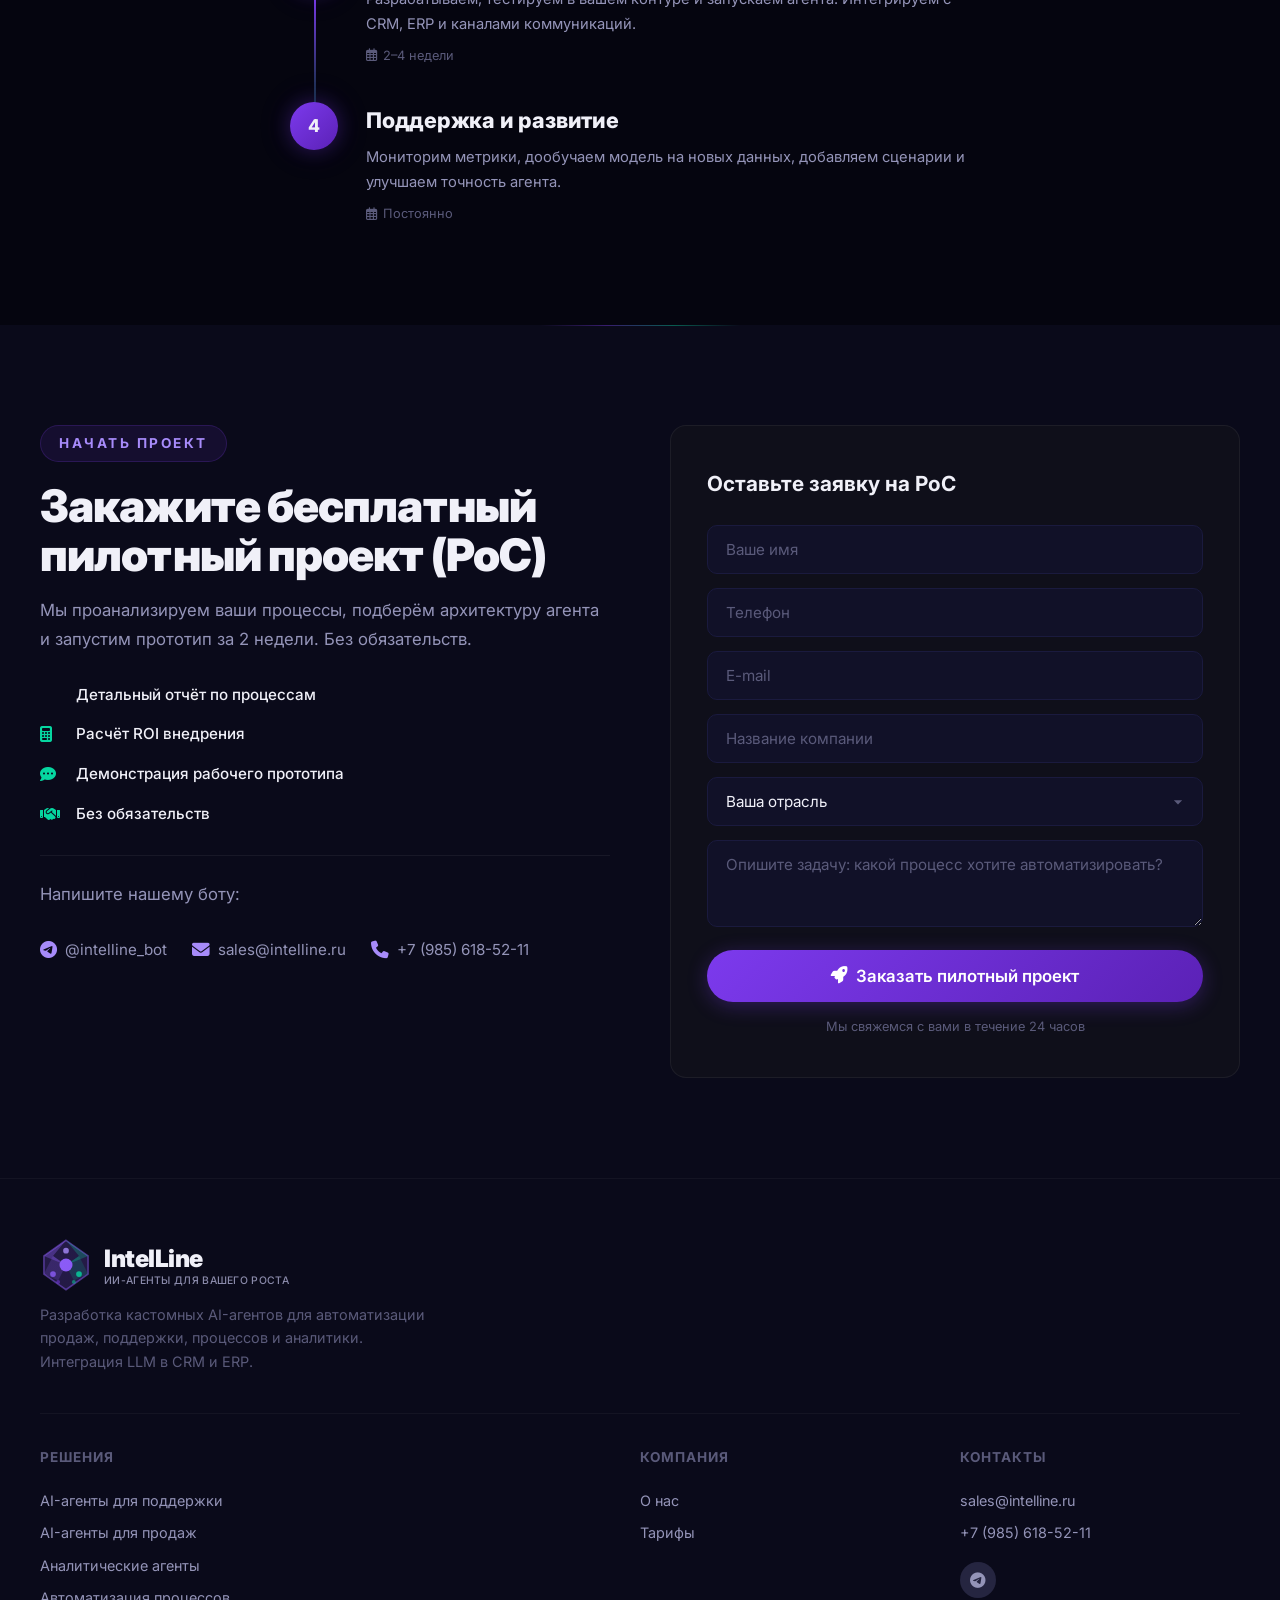
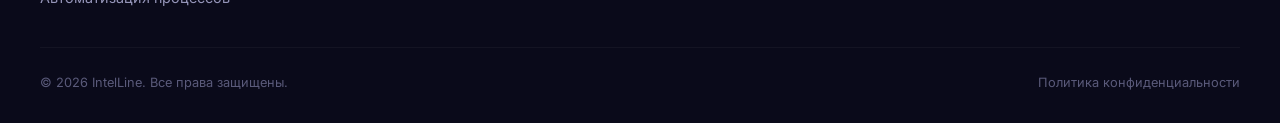
==== commit 4fded823: "fix mobile chat panel width, restore comment icon, clone header logo to avatar" ====
--- a/index.html
+++ b/index.html
@@ -470,27 +470,51 @@
 </footer>
 
 <div class="chat-bubble" id="chatBubble">
-  <svg viewBox="0 0 40 40" fill="none" width="28" height="28">
-    <path d="M20 2L36 13V27L20 38L4 27V13L20 2Z" fill="currentColor" opacity="0.3"/>
-    <path d="M20 2L30 13L20 20L36 13L20 2Z" fill="currentColor" opacity="0.5"/>
-    <path d="M10 13L20 20L14 31L4 27L10 13Z" fill="currentColor" opacity="0.3"/>
-    <path d="M30 13L20 20L26 31L36 27L30 13Z" fill="currentColor" opacity="0.2"/>
-    <circle cx="20" cy="20" r="4" fill="currentColor"/>
-  </svg>
+  <i class="fas fa-comment-dots"></i>
 </div>
 
 <div class="chat-panel" id="chatPanel">
   <div class="chat-header">
     <div class="chat-header-info">
-      <div class="chat-avatar">
-        <svg viewBox="0 0 40 40" fill="none" width="20" height="20">
-          <path d="M20 2L36 13V27L20 38L4 27V13L20 2Z" fill="currentColor" opacity="0.3"/>
-          <path d="M20 2L30 13L20 20L36 13L20 2Z" fill="currentColor" opacity="0.5"/>
-          <path d="M10 13L20 20L14 31L4 27L10 13Z" fill="currentColor" opacity="0.3"/>
-          <path d="M30 13L20 20L26 31L36 27L30 13Z" fill="currentColor" opacity="0.2"/>
-          <circle cx="20" cy="20" r="4" fill="currentColor"/>
-        </svg>
-      </div>
+    <div class="chat-avatar">
+      <svg viewBox="0 0 40 40" fill="none" style="width:100%;height:100%">
+        <defs>
+          <linearGradient id="lgChat" x1="0" y1="0" x2="40" y2="40"><stop stop-color="#8b5cf6"/><stop offset="0.5" stop-color="#7c3aed"/><stop offset="1" stop-color="#06d6a0"/></linearGradient>
+          <filter id="logoglowChat"><feDropShadow dx="0" dy="0" stdDeviation="2" flood-color="#7c3aed" flood-opacity="0.6"/></filter>
+        </defs>
+        <path d="M20 1L37 13V27L20 39L3 27V13L20 1Z" fill="url(#lgChat)" opacity="0.2"/>
+        <path d="M20 1L37 13V27L20 39L3 27V13L20 1Z" stroke="url(#lgChat)" stroke-width="1.2" opacity="0.6" filter="url(#logoglowChat)"/>
+        <path d="M20 1L10 13L20 20L3 13L20 1Z" fill="url(#lgChat)" opacity="0.35"/>
+        <path d="M20 1L30 13L20 20L37 13L20 1Z" fill="#06d6a0" opacity="0.25"/>
+        <path d="M10 13L20 20L14 32L3 27L10 13Z" fill="url(#lgChat)" opacity="0.2"/>
+        <path d="M30 13L20 20L26 32L37 27L30 13Z" fill="#06d6a0" opacity="0.15"/>
+        <circle cx="20" cy="20" r="5" fill="url(#lgChat)" filter="url(#logoglowChat)">
+          <animate attributeName="r" values="5;6.5;5" dur="2s" repeatCount="indefinite"/>
+        </circle>
+        <circle cx="20" cy="20" r="8" fill="none" stroke="url(#lgChat)" stroke-width="0.8" opacity="0.4">
+          <animate attributeName="r" values="8;12;8" dur="2s" repeatCount="indefinite"/>
+          <animate attributeName="opacity" values="0.4;0;0.4" dur="2s" repeatCount="indefinite"/>
+        </circle>
+        <circle cx="10" cy="27" r="2.2" fill="#8b5cf6" opacity="0.9">
+          <animate attributeName="opacity" values="0.9;0.2;0.9" dur="1.5s" repeatCount="indefinite"/>
+          <animate attributeName="r" values="2.2;3;2.2" dur="1.5s" repeatCount="indefinite"/>
+        </circle>
+        <circle cx="30" cy="27" r="2.2" fill="#06d6a0" opacity="0.9">
+          <animate attributeName="opacity" values="0.9;0.2;0.9" dur="1.5s" begin="0.5s" repeatCount="indefinite"/>
+          <animate attributeName="r" values="2.2;3;2.2" dur="1.5s" begin="0.5s" repeatCount="indefinite"/>
+        </circle>
+        <circle cx="20" cy="9" r="2.2" fill="#a78bfa" opacity="0.9">
+          <animate attributeName="opacity" values="0.9;0.2;0.9" dur="1.5s" begin="1s" repeatCount="indefinite"/>
+          <animate attributeName="r" values="2.2;3;2.2" dur="1.5s" begin="1s" repeatCount="indefinite"/>
+        </circle>
+        <circle cx="14" cy="33" r="1.5" fill="#7c3aed" opacity="0.6">
+          <animate attributeName="opacity" values="0.6;0.1;0.6" dur="2s" begin="0.3s" repeatCount="indefinite"/>
+        </circle>
+        <circle cx="26" cy="33" r="1.5" fill="#06d6a0" opacity="0.6">
+          <animate attributeName="opacity" values="0.6;0.1;0.6" dur="2s" begin="0.8s" repeatCount="indefinite"/>
+        </circle>
+      </svg>
+    </div>
       <div>
         <div class="chat-header-name">IntelLine AI</div>
         <div class="chat-header-status">Онлайн</div>
--- a/css/style.css
+++ b/css/style.css
@@ -1149,8 +1149,8 @@
 }
 
 .chat-avatar {
-  width: 36px;
-  height: 36px;
+  width: 44px;
+  height: 44px;
   border-radius: 50%;
   background: linear-gradient(135deg, var(--primary), var(--accent));
   display: flex;
@@ -1158,6 +1158,7 @@
   justify-content: center;
   font-size: 1rem;
   color: #fff;
+  flex-shrink: 0;
 }
 
 .chat-header-name {
@@ -1722,7 +1723,7 @@
   .footer-col a { padding: 6px 0; min-height: 40px; }
   .footer-bottom { flex-direction: column; gap: 8px; text-align: center; font-size: 0.75rem; }
 
-  .chat-panel { right: 12px; left: auto; bottom: 84px; width: calc(100vw - 24px); height: 60vh; max-height: 500px; }
+  .chat-panel { right: 12px; left: auto; bottom: 84px; width: calc(100vw - 24px); max-width: none; height: 60vh; max-height: 500px; }
   .chat-bubble { right: 16px; left: auto; bottom: 16px; width: 54px; height: 54px; font-size: 1.3rem; }
   .chat-messages { padding: 12px 16px; }
   .chat-header { padding: 14px 16px; }
@@ -1767,7 +1768,7 @@
 
   .contact-form { padding: 24px 20px; }
 
-  .chat-panel { right: 8px; left: auto; bottom: 80px; width: calc(100vw - 16px); height: 55vh; border-radius: 14px; }
+  .chat-panel { right: 8px; left: auto; bottom: 80px; width: calc(100vw - 16px); max-width: none; height: 55vh; border-radius: 14px; }
   .chat-bubble { right: 12px; left: auto; bottom: 12px; width: 50px; height: 50px; font-size: 1.2rem; }
 }
 
